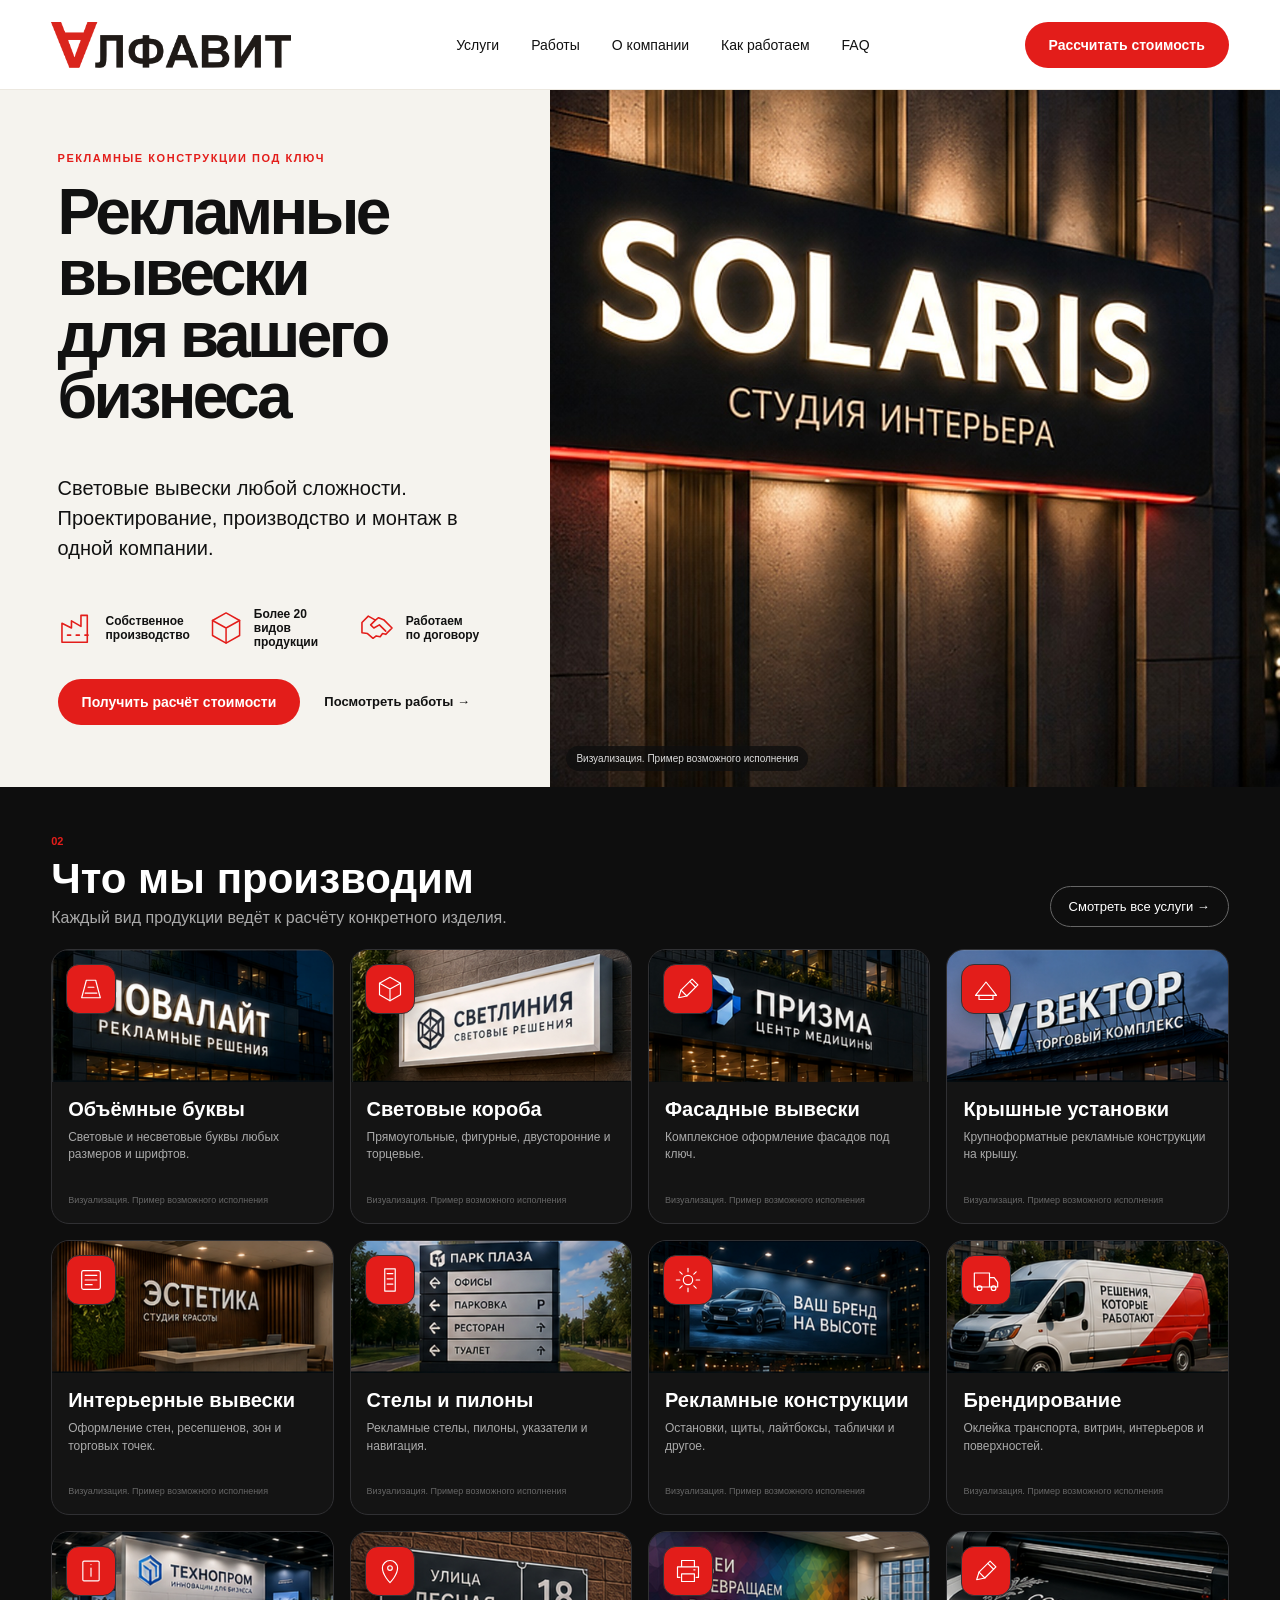
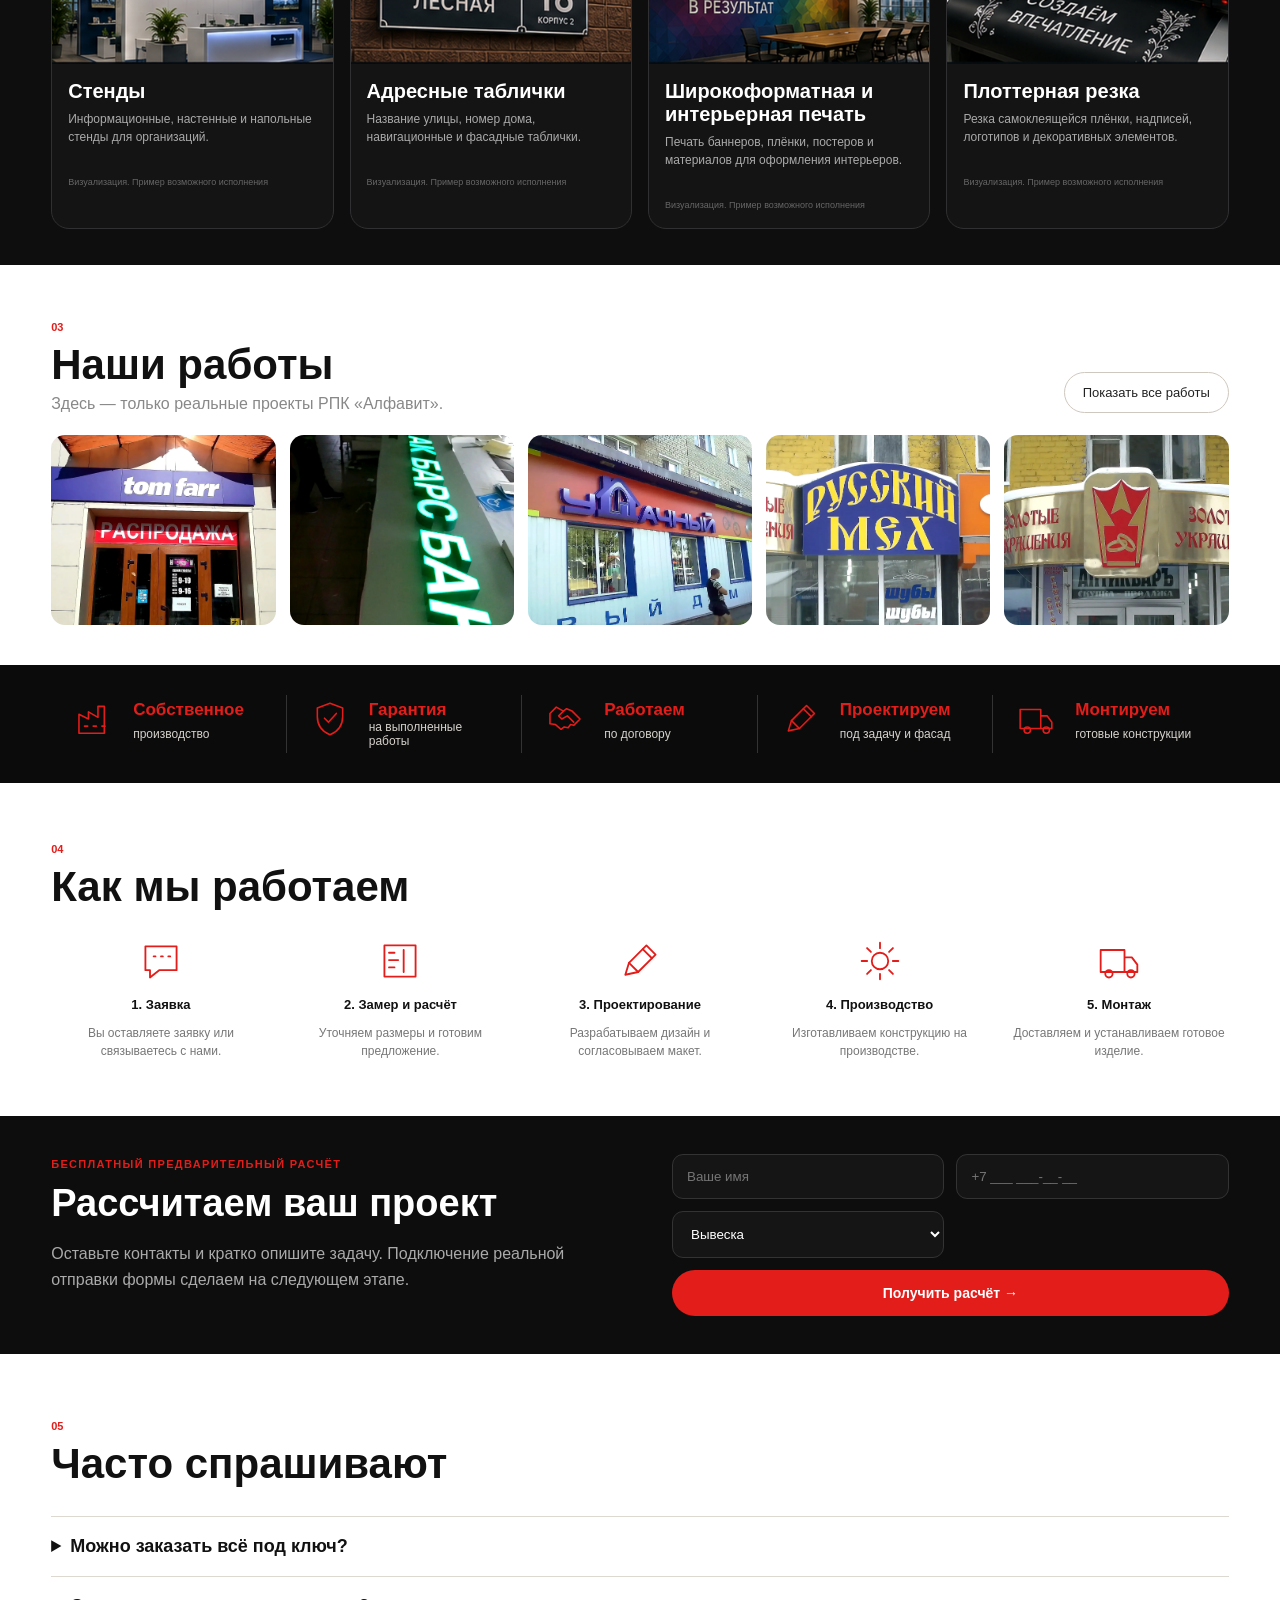
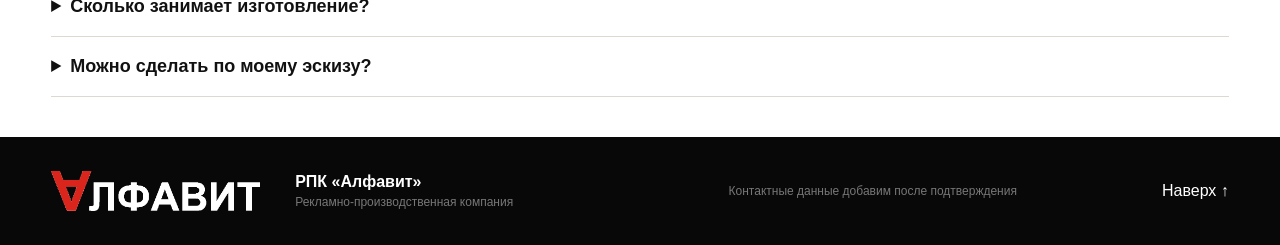
==== index.html @ d2a2a898 "Add files via upload" ====
<!doctype html>
<html lang="ru">
<head>
<!-- BUILD: ALFAVIT-FINAL-CLEAN-SVG-20260819 -->

<meta charset="utf-8">
<meta name="viewport" content="width=device-width,initial-scale=1">
<title>РПК «Алфавит» — рекламные вывески и наружная реклама</title>
<meta name="description" content="РПК «Алфавит»: проектирование, производство и монтаж рекламных вывесок, объёмных букв, световых коробов и фасадных конструкций.">
<link rel="stylesheet" href="style.css">
</head>
<body>
<header class="topbar">
  <a href="#top" class="logo"><img src="logo-transparent.png" alt="АЛФАВИТ"></a>
  <nav>
    <a href="#services">Услуги</a>
    <a href="#works">Работы</a>
    <a href="#about">О компании</a>
    <a href="#steps">Как работаем</a>
    <a href="#faq">FAQ</a>
  </nav>
  <a href="#calc" class="header-cta">Рассчитать стоимость</a>
</header>

<main id="top">
<section class="hero">
  <div class="hero-copy">
    <span class="eyebrow">РЕКЛАМНЫЕ КОНСТРУКЦИИ ПОД КЛЮЧ</span>
    <h1>Рекламные<br>вывески<br>для вашего<br>бизнеса</h1>
    <p>Световые вывески любой сложности. Проектирование, производство и монтаж в одной компании.</p>
    <div class="hero-benefits">
      <div><i><svg viewBox="0 0 48 48"><path d="M5 42V18l12 6v-9l12 7V8h8v34H5Z"/><path d="M12 33h4m7 0h4m7 0h4"/></svg></i><span>Собственное<br>производство</span></div>
      <div><i><svg viewBox="0 0 48 48"><path d="M24 4 42 14v20L24 44 6 34V14L24 4Z"/><path d="m6 14 18 10 18-10M24 24v20"/></svg></i><span>Более 20 видов<br>продукции</span></div>
      <div><i><svg viewBox="0 0 48 48"><path d="m5 17 8-8 9 5 4-3 7 3 10 10-8 8-4-1-3 4-5-1-4 3-7-6-7-1V17Z"/><path d="m22 14-6 6 4 4 7-4 8 8"/></svg></i><span>Работаем<br>по договору</span></div>
    </div>
    <div class="hero-actions">
      <a class="primary" href="#calc">Получить расчёт стоимости</a>
      <a class="text-link" href="#works">Посмотреть работы →</a>
    </div>
  </div>
  <div class="hero-image">
    <img src="hero-solaris.jpg" alt="Визуализация фасадной вывески SOLARIS">
    <span>Визуализация. Пример возможного исполнения</span>
  </div>
</section>

<section class="services" id="services">
  <div class="section-head dark-head">
    <div><small>02</small><h2>Что мы производим</h2><p>Каждый вид продукции ведёт к расчёту конкретного изделия.</p></div>
    <a href="#calc" class="ghost">Смотреть все услуги →</a>
  </div>
  <div class="service-grid">
    <article class="service-card">
      <img src="service-letters.jpg?v=20260819-finalclean" alt="Объёмные буквы — визуализация" loading="lazy">
      <div class="service-icon"><svg viewBox="0 0 48 48"><path d="M8 39h32L32 9H16L8 39Z"/><path d="M14 31h20M19 21h10"/></svg></div>
      
      <div class="service-body">
        <h3>Объёмные буквы</h3>
        <p>Световые и несветовые буквы любых размеров и шрифтов.</p>
        <span>Визуализация. Пример возможного исполнения</span>
      </div>
    </article>
    <article class="service-card">
      <img src="service-lightbox.jpg?v=20260819-finalclean" alt="Световые короба — визуализация" loading="lazy">
      <div class="service-icon"><svg viewBox="0 0 48 48"><path d="M24 4 42 14v20L24 44 6 34V14L24 4Z"/><path d="m6 14 18 10 18-10M24 24v20"/></svg></div>
      
      <div class="service-body">
        <h3>Световые короба</h3>
        <p>Прямоугольные, фигурные, двусторонние и торцевые.</p>
        <span>Визуализация. Пример возможного исполнения</span>
      </div>
    </article>
    <article class="service-card">
      <img src="service-facade.jpg?v=20260819-finalclean" alt="Фасадные вывески — визуализация" loading="lazy">
      <div class="service-icon"><svg viewBox="0 0 48 48"><path d="m8 39 4-13L31 7l10 10-19 19-14 3Z"/><path d="m27 11 10 10M12 26l10 10"/></svg></div>
      
      <div class="service-body">
        <h3>Фасадные вывески</h3>
        <p>Комплексное оформление фасадов под ключ.</p>
        <span>Визуализация. Пример возможного исполнения</span>
      </div>
    </article>
    <article class="service-card">
      <img src="service-roof.jpg?v=20260819-finalclean" alt="Крышные установки — визуализация" loading="lazy">
      <div class="service-icon"><svg viewBox="0 0 48 48"><path d="M6 35h36L24 12 6 35Z"/><path d="M12 35v7h24v-7"/></svg></div>
      
      <div class="service-body">
        <h3>Крышные установки</h3>
        <p>Крупноформатные рекламные конструкции на крышу.</p>
        <span>Визуализация. Пример возможного исполнения</span>
      </div>
    </article>
    <article class="service-card">
      <img src="service-interior.jpg?v=20260819-finalclean" alt="Интерьерные вывески — визуализация" loading="lazy">
      <div class="service-icon"><svg viewBox="0 0 48 48"><rect x="8" y="8" width="32" height="32" rx="3"/><path d="M14 16h20M14 24h20M14 32h12"/></svg></div>
      
      <div class="service-body">
        <h3>Интерьерные вывески</h3>
        <p>Оформление стен, ресепшенов, зон и торговых точек.</p>
        <span>Визуализация. Пример возможного исполнения</span>
      </div>
    </article>
    <article class="service-card">
      <img src="service-pylon.jpg?v=20260819-finalclean" alt="Стелы и пилоны — визуализация" loading="lazy">
      <div class="service-icon"><svg viewBox="0 0 48 48"><path d="M15 5h18v38H15z"/><path d="M19 13h10M19 22h10M19 31h10"/></svg></div>
      
      <div class="service-body">
        <h3>Стелы и пилоны</h3>
        <p>Рекламные стелы, пилоны, указатели и навигация.</p>
        <span>Визуализация. Пример возможного исполнения</span>
      </div>
    </article>
    <article class="service-card">
      <img src="service-structures.jpg?v=20260819-finalclean" alt="Рекламные конструкции — визуализация" loading="lazy">
      <div class="service-icon"><svg viewBox="0 0 48 48"><circle cx="24" cy="24" r="8"/><path d="M24 4v6m0 28v6M4 24h6m28 0h6M10 10l4 4m20 20 4 4m0-28-4 4M14 34l-4 4"/></svg></div>
      
      <div class="service-body">
        <h3>Рекламные конструкции</h3>
        <p>Остановки, щиты, лайтбоксы, таблички и другое.</p>
        <span>Визуализация. Пример возможного исполнения</span>
      </div>
    </article>
    <article class="service-card">
      <img src="service-branding.jpg?v=20260819-finalclean" alt="Брендирование — визуализация" loading="lazy">
      <div class="service-icon"><svg viewBox="0 0 48 48"><path d="M4 12h26v24H4zM30 20h8l6 8v8H30z"/><circle cx="13" cy="38" r="4"/><circle cx="37" cy="38" r="4"/></svg></div>
      
      <div class="service-body">
        <h3>Брендирование</h3>
        <p>Оклейка транспорта, витрин, интерьеров и поверхностей.</p>
        <span>Визуализация. Пример возможного исполнения</span>
      </div>
    </article>
    <article class="service-card">
      <img src="service-stands.jpg?v=20260819-finalclean" alt="Стенды — визуализация" loading="lazy">
      <div class="service-icon"><svg viewBox="0 0 48 48"><rect x="10" y="7" width="28" height="34" rx="2"/><path d="M24 19v14M24 13h.01"/></svg></div>
      
      <div class="service-body">
        <h3>Стенды</h3>
        <p>Информационные, настенные и напольные стенды для организаций.</p>
        <span>Визуализация. Пример возможного исполнения</span>
      </div>
    </article>
    <article class="service-card">
      <img src="service-address.jpg?v=20260819-finalclean" alt="Адресные таблички — визуализация" loading="lazy">
      <div class="service-icon"><svg viewBox="0 0 48 48"><path d="M24 44s13-13 13-25a13 13 0 1 0-26 0c0 12 13 25 13 25Z"/><circle cx="24" cy="19" r="4"/></svg></div>
      
      <div class="service-body">
        <h3>Адресные таблички</h3>
        <p>Название улицы, номер дома, навигационные и фасадные таблички.</p>
        <span>Визуализация. Пример возможного исполнения</span>
      </div>
    </article>
    <article class="service-card">
      <img src="service-print.jpg?v=20260819-finalclean" alt="Широкоформатная и интерьерная печать — визуализация" loading="lazy">
      <div class="service-icon"><svg viewBox="0 0 48 48"><path d="M13 16V6h22v10M10 35H6V17h36v18h-4"/><rect x="13" y="29" width="22" height="13"/><path d="M34 22h2"/></svg></div>
      
      <div class="service-body">
        <h3>Широкоформатная и интерьерная печать</h3>
        <p>Печать баннеров, плёнки, постеров и материалов для оформления интерьеров.</p>
        <span>Визуализация. Пример возможного исполнения</span>
      </div>
    </article>
    <article class="service-card">
      <img src="service-plotter.jpg?v=20260819-finalclean" alt="Плоттерная резка — визуализация" loading="lazy">
      <div class="service-icon"><svg viewBox="0 0 48 48"><path d="m8 39 4-13L31 7l10 10-19 19-14 3Z"/><path d="m27 11 10 10M12 26l10 10"/></svg></div>
      
      <div class="service-body">
        <h3>Плоттерная резка</h3>
        <p>Резка самоклеящейся плёнки, надписей, логотипов и декоративных элементов.</p>
        <span>Визуализация. Пример возможного исполнения</span>
      </div>
    </article>
  </div>
</section>

<section class="works" id="works">
  <div class="section-head">
    <div><small>03</small><h2>Наши работы</h2><p>Здесь — только реальные проекты РПК «Алфавит».</p></div>
    <button id="showAllWorks" class="outline">Показать все работы</button>
  </div>
  <div class="works-row">
    <figure class="work-card">
      <img src="work-01.webp" alt="Реальная работа РПК Алфавит">
    </figure>
    <figure class="work-card">
      <img src="work-02.webp" alt="Реальная работа РПК Алфавит">
    </figure>
    <figure class="work-card">
      <img src="work-03.webp" alt="Реальная работа РПК Алфавит">
    </figure>
    <figure class="work-card">
      <img src="work-04.webp" alt="Реальная работа РПК Алфавит">
    </figure>
    <figure class="work-card">
      <img src="work-05.webp" alt="Реальная работа РПК Алфавит">
    </figure></div>
  <div class="works-more" id="worksMore">
    <figure class="work-card"><img src="work-06.webp" alt="Реальная работа РПК Алфавит"></figure><figure class="work-card"><img src="work-07.webp" alt="Реальная работа РПК Алфавит"></figure><figure class="work-card"><img src="work-08.webp" alt="Реальная работа РПК Алфавит"></figure><figure class="work-card"><img src="work-09.webp" alt="Реальная работа РПК Алфавит"></figure><figure class="work-card"><img src="work-10.webp" alt="Реальная работа РПК Алфавит"></figure><figure class="work-card"><img src="work-11.webp" alt="Реальная работа РПК Алфавит"></figure><figure class="work-card"><img src="work-12.webp" alt="Реальная работа РПК Алфавит"></figure><figure class="work-card"><img src="work-13.webp" alt="Реальная работа РПК Алфавит"></figure><figure class="work-card"><img src="work-14.webp" alt="Реальная работа РПК Алфавит"></figure><figure class="work-card"><img src="work-15.webp" alt="Реальная работа РПК Алфавит"></figure><figure class="work-card"><img src="work-16.webp" alt="Реальная работа РПК Алфавит"></figure><figure class="work-card"><img src="work-17.webp" alt="Реальная работа РПК Алфавит"></figure><figure class="work-card"><img src="work-18.webp" alt="Реальная работа РПК Алфавит"></figure><figure class="work-card"><img src="work-19.webp" alt="Реальная работа РПК Алфавит"></figure><figure class="work-card"><img src="work-20.webp" alt="Реальная работа РПК Алфавит"></figure>
  </div>
</section>

<section class="stats" id="about">
  <div><i><svg viewBox="0 0 48 48"><path d="M5 42V18l12 6v-9l12 7V8h8v34H5Z"/><path d="M12 33h4m7 0h4m7 0h4"/></svg></i><b>Собственное</b><span>производство</span></div>
  <div><i><svg viewBox="0 0 48 48"><path d="M24 4 40 10v11c0 11-7 19-16 23C15 40 8 32 8 21V10l16-6Z"/><path d="m17 23 5 5 10-11"/></svg></i><b>Гарантия</b><span>на выполненные работы</span></div>
  <div><i><svg viewBox="0 0 48 48"><path d="m5 17 8-8 9 5 4-3 7 3 10 10-8 8-4-1-3 4-5-1-4 3-7-6-7-1V17Z"/><path d="m22 14-6 6 4 4 7-4 8 8"/></svg></i><b>Работаем</b><span>по договору</span></div>
  <div><i><svg viewBox="0 0 48 48"><path d="m8 39 4-13L31 7l10 10-19 19-14 3Z"/><path d="m27 11 10 10M12 26l10 10"/></svg></i><b>Проектируем</b><span>под задачу и фасад</span></div>
  <div><i><svg viewBox="0 0 48 48"><path d="M4 12h26v24H4zM30 20h8l6 8v8H30z"/><circle cx="13" cy="38" r="4"/><circle cx="37" cy="38" r="4"/></svg></i><b>Монтируем</b><span>готовые конструкции</span></div>
</section>

<section class="steps" id="steps">
  <div class="section-head">
    <div><small>04</small><h2>Как мы работаем</h2></div>
  </div>
  <div class="step-grid">
    <article><i><svg viewBox="0 0 48 48"><path d="M7 8h34v26H22l-10 8v-8H7V8Z"/><path d="M16 19h2m6 0h2m6 0h2"/></svg></i><b>1. Заявка</b><p>Вы оставляете заявку или связываетесь с нами.</p></article>
    <article><i><svg viewBox="0 0 48 48"><path d="M7 7h34v34H7z"/><path d="M12 15h6m-6 8h10m-10 8h6M28 12v24"/></svg></i><b>2. Замер и расчёт</b><p>Уточняем размеры и готовим предложение.</p></article>
    <article><i><svg viewBox="0 0 48 48"><path d="m8 39 4-13L31 7l10 10-19 19-14 3Z"/><path d="m27 11 10 10M12 26l10 10"/></svg></i><b>3. Проектирование</b><p>Разрабатываем дизайн и согласовываем макет.</p></article>
    <article><i><svg viewBox="0 0 48 48"><path d="M24 15a9 9 0 1 0 0 18 9 9 0 0 0 0-18Z"/><path d="M24 4v6m0 28v6M4 24h6m28 0h6M9.9 9.9l4.2 4.2m19.8 19.8 4.2 4.2m0-28.2-4.2 4.2M14.1 33.9l-4.2 4.2"/></svg></i><b>4. Производство</b><p>Изготавливаем конструкцию на производстве.</p></article>
    <article><i><svg viewBox="0 0 48 48"><path d="M4 12h26v24H4zM30 20h8l6 8v8H30z"/><circle cx="13" cy="38" r="4"/><circle cx="37" cy="38" r="4"/></svg></i><b>5. Монтаж</b><p>Доставляем и устанавливаем готовое изделие.</p></article>
  </div>
</section>

<section class="calc" id="calc">
  <div>
    <span>БЕСПЛАТНЫЙ ПРЕДВАРИТЕЛЬНЫЙ РАСЧЁТ</span>
    <h2>Рассчитаем ваш проект</h2>
    <p>Оставьте контакты и кратко опишите задачу. Подключение реальной отправки формы сделаем на следующем этапе.</p>
  </div>
  <form onsubmit="return false">
    <input type="text" placeholder="Ваше имя">
    <input type="tel" placeholder="+7 ___ ___-__-__">
    <select><option>Вывеска</option><option>Объёмные буквы</option><option>Световой короб</option><option>Фасад</option><option>Другое</option></select>
    <button class="primary" type="submit">Получить расчёт →</button>
  </form>
</section>

<section class="faq" id="faq">
  <div class="section-head"><div><small>05</small><h2>Часто спрашивают</h2></div></div>
  <details><summary>Можно заказать всё под ключ?</summary><p>Да. В проект можно включить замер, макет, изготовление, доставку и монтаж.</p></details>
  <details><summary>Сколько занимает изготовление?</summary><p>Срок зависит от конструкции, материалов и размеров. Точный срок определяется после согласования проекта.</p></details>
  <details><summary>Можно сделать по моему эскизу?</summary><p>Да. Используем ваш макет или подготовим решение с нуля.</p></details>
</section>
</main>

<footer>
  <img src="logo-white.png" alt="АЛФАВИТ">
  <div><b>РПК «Алфавит»</b><span>Рекламно-производственная компания</span></div>
  <div><span>Контактные данные добавим после подтверждения</span></div>
  <a href="#top">Наверх ↑</a>
</footer>
<script src="main.js"></script>
</body>
</html>
---- style.css ----
:root{--red:#e31d1a;--black:#0b0b0b;--paper:#f5f3ee;--line:#ddd8d0;--muted:#7b7770}
*{box-sizing:border-box}html{scroll-behavior:smooth}body{margin:0;font-family:Arial,Helvetica,sans-serif;color:#111;background:#fff}a{text-decoration:none;color:inherit}img{display:block;max-width:100%}svg{width:100%;height:100%;fill:none;stroke:currentColor;stroke-width:2;stroke-linecap:round;stroke-linejoin:round}
.topbar{position:sticky;top:0;z-index:50;height:90px;display:grid;grid-template-columns:250px 1fr auto;align-items:center;gap:30px;padding:0 4vw;background:#fff;border-bottom:1px solid #ece8e0}.logo img{height:46px;width:auto}.topbar nav{display:flex;justify-content:center;gap:32px;font-size:14px}.topbar nav a:hover{color:var(--red)}.header-cta,.primary{background:var(--red);color:#fff;padding:15px 24px;border-radius:999px;font-size:14px;font-weight:700;border:0}
.hero{display:grid;grid-template-columns:.86fr 1.14fr;min-height:660px}.hero-copy{padding:62px 4.5vw;background:var(--paper);display:flex;flex-direction:column;justify-content:center}.eyebrow{color:var(--red);font-size:11px;letter-spacing:.14em;font-weight:700}.hero h1{font-size:clamp(52px,5vw,78px);line-height:.96;letter-spacing:-.055em;margin:18px 0 25px}.hero-copy>p{font-size:20px;line-height:1.5;max-width:570px}.hero-benefits{display:grid;grid-template-columns:repeat(3,1fr);gap:15px;margin:24px 0 30px}.hero-benefits div{display:flex;align-items:center;gap:10px}.hero-benefits i{width:38px;height:38px;color:var(--red)}.hero-benefits span{font-size:12px;font-weight:700}.hero-actions{display:flex;align-items:center;gap:24px}.text-link{font-weight:700;font-size:13px}.hero-image{position:relative;background:#111;overflow:hidden}.hero-image img{width:100%;height:100%;object-fit:cover}.hero-image>span{position:absolute;left:16px;bottom:16px;background:rgba(15,15,15,.78);color:#ddd;padding:7px 10px;border-radius:999px;font-size:10px}
.services{padding:22px 4vw 36px;background:#0e0e0e;color:#fff}.section-head{display:flex;justify-content:space-between;align-items:end;gap:25px;padding:22px 0}.section-head small{color:var(--red);font-weight:700;font-size:11px}.section-head h2{font-size:42px;margin:6px 0}.section-head p{margin:0;color:#817d76}.dark-head p{color:#aaa}.ghost,.outline{border:1px solid #666;border-radius:999px;padding:12px 18px;background:transparent;color:inherit;font-size:13px}
.service-grid{display:grid;grid-template-columns:repeat(4,1fr);gap:14px}.service-card{position:relative;border:1px solid #2c2c2c;border-radius:18px;overflow:hidden;background:#141414}.service-card>img{width:100%;height:220px;object-fit:cover}.service-icon{position:absolute;left:14px;top:14px;width:52px;height:52px;color:var(--red);background:rgba(15,15,15,.84);padding:10px;border-radius:12px;border:1px solid #353535}.service-body{padding:14px}.service-body h3{font-size:18px;margin:0 0 7px}.service-body p{font-size:12px;color:#b4b0aa;line-height:1.45;min-height:52px}.service-body span{font-size:9px;color:#666}
.works{padding:30px 4vw 40px;background:#fff}.works .section-head p{color:#888}.works-row{display:grid;grid-template-columns:repeat(5,1fr);gap:14px}.work-card{margin:0;border-radius:14px;overflow:hidden;background:#eee}.work-card img{width:100%;height:190px;object-fit:cover}.works-more{display:none;grid-template-columns:repeat(5,1fr);gap:14px;margin-top:14px}.works-more.show{display:grid}.outline{color:#222;border-color:#cfc8be;cursor:pointer}
.stats{display:grid;grid-template-columns:repeat(5,1fr);padding:30px 4vw;background:#0b0b0b;color:#fff}.stats div{display:grid;grid-template-columns:46px 1fr;grid-template-rows:auto auto;column-gap:12px;padding:5px 24px;border-right:1px solid #333}.stats div:last-child{border-right:0}.stats i{grid-row:1/3;width:38px;height:38px;color:var(--red)}.stats b{color:var(--red);font-size:17px}.stats span{font-size:12px;color:#d6d2cc}
.steps{padding:34px 4vw 44px}.step-grid{display:grid;grid-template-columns:repeat(5,1fr);gap:20px}.step-grid article{text-align:center}.step-grid i{display:block;width:44px;height:44px;color:var(--red);margin:0 auto 12px}.step-grid b{font-size:13px}.step-grid p{font-size:12px;color:#777;line-height:1.45}
.calc{display:grid;grid-template-columns:1fr 1fr;gap:5vw;padding:38px 4vw;background:#0d0d0d;color:#fff}.calc span{color:var(--red);font-size:11px;letter-spacing:.12em;font-weight:700}.calc h2{font-size:38px;margin:10px 0}.calc p{color:#aaa;line-height:1.6}.calc form{display:grid;grid-template-columns:1fr 1fr;gap:12px;align-content:center}.calc input,.calc select{padding:14px;border-radius:11px;border:1px solid #333;background:#151515;color:#fff}.calc button{grid-column:1/-1}
.faq{padding:40px 4vw}.faq details{border-top:1px solid var(--line);padding:19px 0}.faq details:last-child{border-bottom:1px solid var(--line)}.faq summary{font-size:18px;font-weight:700;cursor:pointer}.faq p{color:#777;line-height:1.6}
footer{display:grid;grid-template-columns:220px 1fr 1fr auto;gap:24px;align-items:center;padding:34px 4vw;background:#080808;color:#fff}footer img{height:40px;width:auto}footer div{display:flex;flex-direction:column;gap:4px}footer span{font-size:12px;color:#777}
@media(max-width:1000px){.topbar{grid-template-columns:1fr auto}.topbar nav{display:none}.hero{grid-template-columns:1fr}.hero-image{min-height:520px}.service-grid{grid-template-columns:repeat(2,1fr)}.works-row,.works-more{grid-template-columns:repeat(3,1fr)}.stats{grid-template-columns:1fr 1fr}.stats div{border-right:0;border-bottom:1px solid #292929}.step-grid{grid-template-columns:1fr 1fr}.calc{grid-template-columns:1fr}footer{grid-template-columns:1fr 1fr}}
@media(max-width:600px){.topbar{height:74px}.logo img{height:36px}.header-cta{padding:11px 14px}.hero-copy{padding:55px 5vw}.hero h1{font-size:46px}.hero-benefits{grid-template-columns:1fr}.hero-image{min-height:360px}.services,.works,.steps,.calc,.faq{padding-left:5vw;padding-right:5vw}.service-grid{grid-template-columns:1fr}.service-card>img{height:240px}.works-row,.works-more{grid-template-columns:1fr 1fr}.work-card img{height:170px}.stats{grid-template-columns:1fr}.step-grid{grid-template-columns:1fr}.calc form{grid-template-columns:1fr}.calc button{grid-column:auto}footer{grid-template-columns:1fr}}

/* 12-service unified grid — final */
.service-grid{
  display:grid !important;
  grid-template-columns:repeat(4,minmax(0,1fr)) !important;
  gap:16px !important;
}
.service-card{
  position:relative !important;
  overflow:hidden !important;
  border:1px solid #303033 !important;
  border-radius:18px !important;
  background:#141414 !important;
}
.service-card::before,.service-card::after{content:none !important;display:none !important}
.service-card>img{
  width:100% !important;
  height:230px !important;
  object-fit:cover !important;
  object-position:center !important;
  image-rendering:auto !important;
}
.service-card .service-icon{
  position:absolute !important;
  top:14px !important;
  left:14px !important;
  z-index:5 !important;
  width:52px !important;
  height:52px !important;
  padding:10px !important;
  border-radius:12px !important;
  background:rgba(14,14,15,.92) !important;
  border:1px solid #343438 !important;
  color:#e31d1a !important;
  overflow:hidden !important;
  box-shadow:none !important;
}
.service-card .service-icon svg{width:100%;height:100%}
.service-card .service-icon + .service-icon{display:none !important}
.service-card .service-body{padding:16px !important}
.service-card .service-body h3{margin:0 0 8px;font-size:20px;line-height:1.15}
.service-card .service-body p{margin:0 0 16px;color:#aaa;line-height:1.45;min-height:44px}
.service-card .service-body span{font-size:9px;color:#666}
#services{scroll-margin-top:105px}
@media(max-width:1050px){
  .service-grid{grid-template-columns:repeat(2,minmax(0,1fr)) !important}
}
@media(max-width:620px){
  .service-grid{grid-template-columns:1fr !important}
  .service-card>img{height:250px !important}
}

/* Final: no overlay icons on service-card images */
.service-icon,
.card-icon,
.service-card__icon,
.service-card .icon,
.service-card > .icon {
  display:none !important;
}

/* FINAL IMAGE FIT FIX */
.service-card{
  overflow:hidden !important;
}
.service-card > img{
  width:100% !important;
  height:auto !important;
  aspect-ratio:7 / 3 !important;
  object-fit:contain !important;
  object-position:center center !important;
  background:#101112 !important;
  display:block !important;
  image-rendering:auto !important;
}
@media(max-width:1050px){
  .service-card > img{
    aspect-ratio:7 / 3 !important;
  }
}
@media(max-width:620px){
  .service-card > img{
    aspect-ratio:7 / 3 !important;
  }
}

/* FINAL CLEAN SERVICE CARDS */
.service-card{
  position:relative !important;
  overflow:hidden !important;
}
.service-card > img{
  width:100% !important;
  height:auto !important;
  aspect-ratio:1400 / 660 !important;
  object-fit:cover !important;
  object-position:center !important;
  display:block !important;
}
.service-card .service-icon{
  position:absolute !important;
  top:14px !important;
  left:14px !important;
  z-index:8 !important;
  width:50px !important;
  height:50px !important;
  border-radius:13px !important;
  background:#e31d1a !important;
  display:flex !important;
  align-items:center !important;
  justify-content:center !important;
  padding:10px !important;
  box-sizing:border-box !important;
  box-shadow:0 8px 18px rgba(0,0,0,.22) !important;
}
.service-card .service-icon svg{
  width:100% !important;
  height:100% !important;
  fill:none !important;
  stroke:#fff !important;
  stroke-width:2 !important;
  stroke-linecap:round !important;
  stroke-linejoin:round !important;
}
#services{
  scroll-margin-top:110px !important;
}
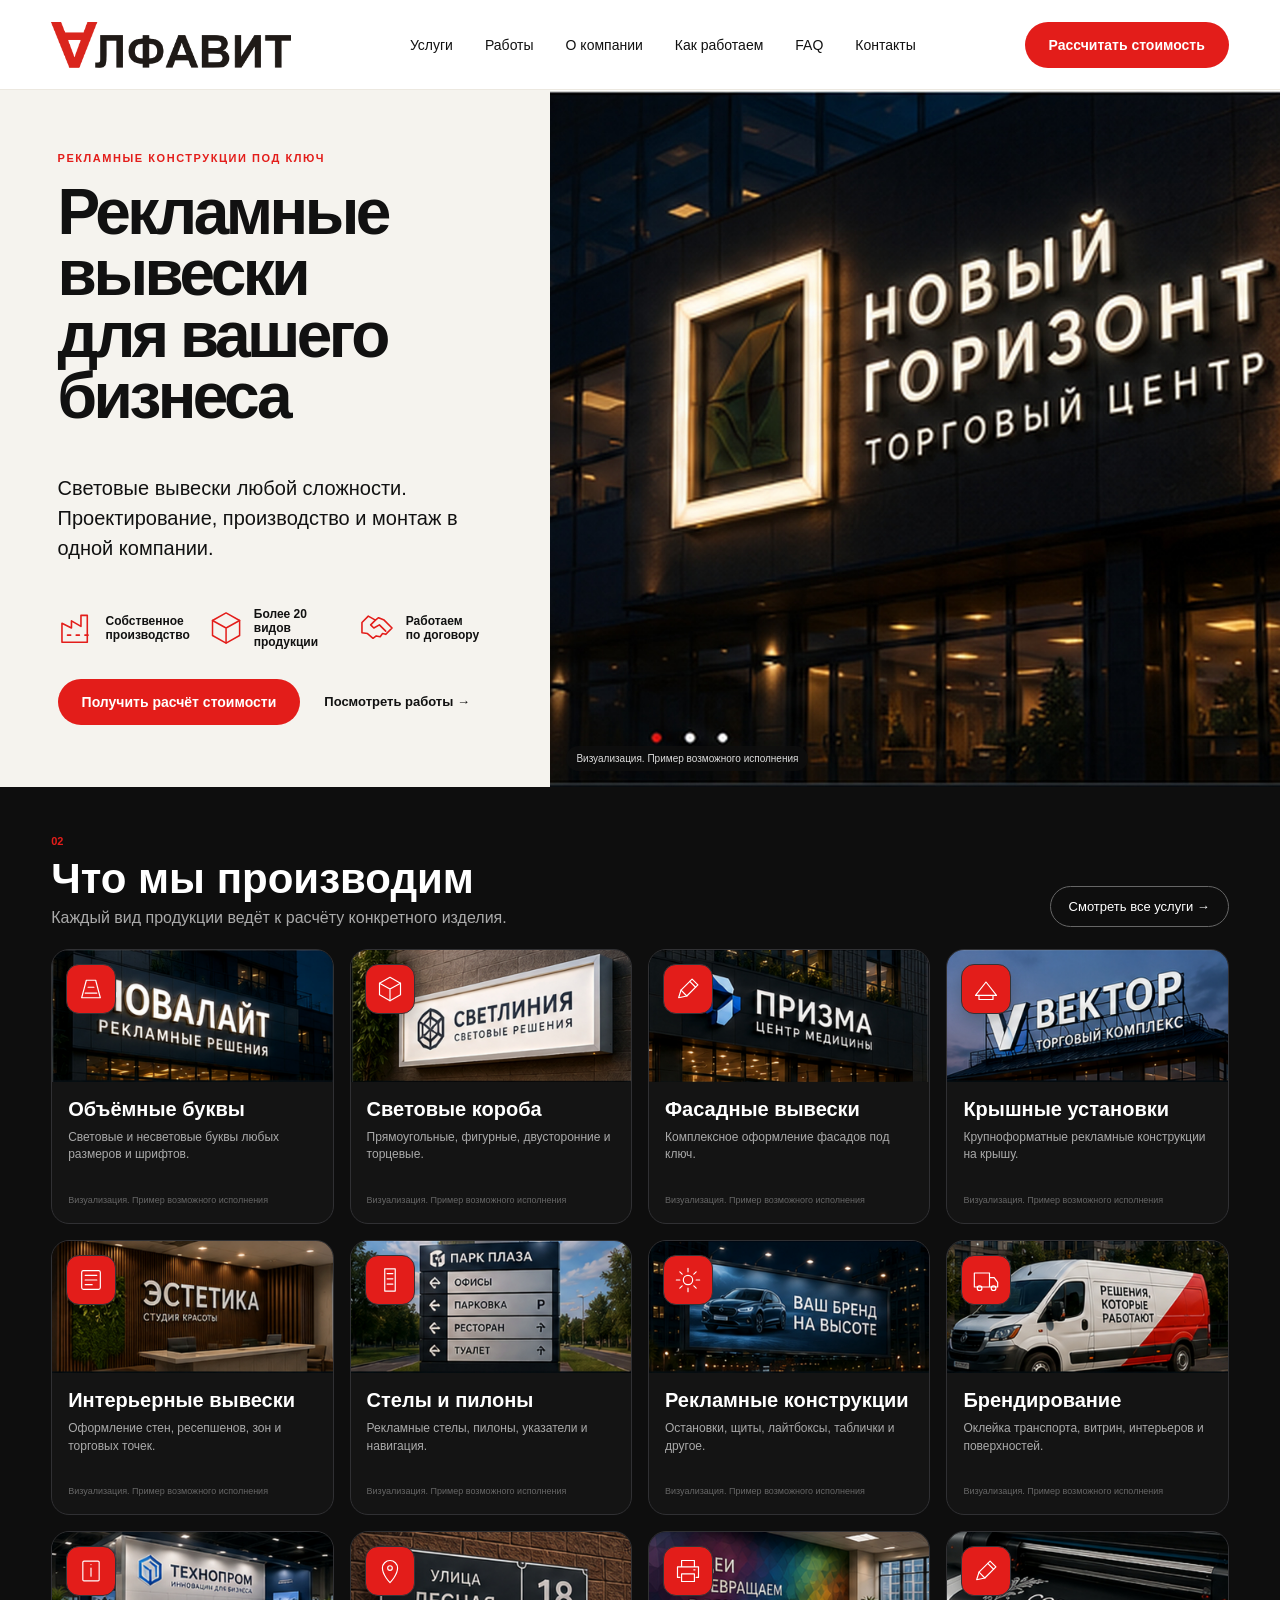
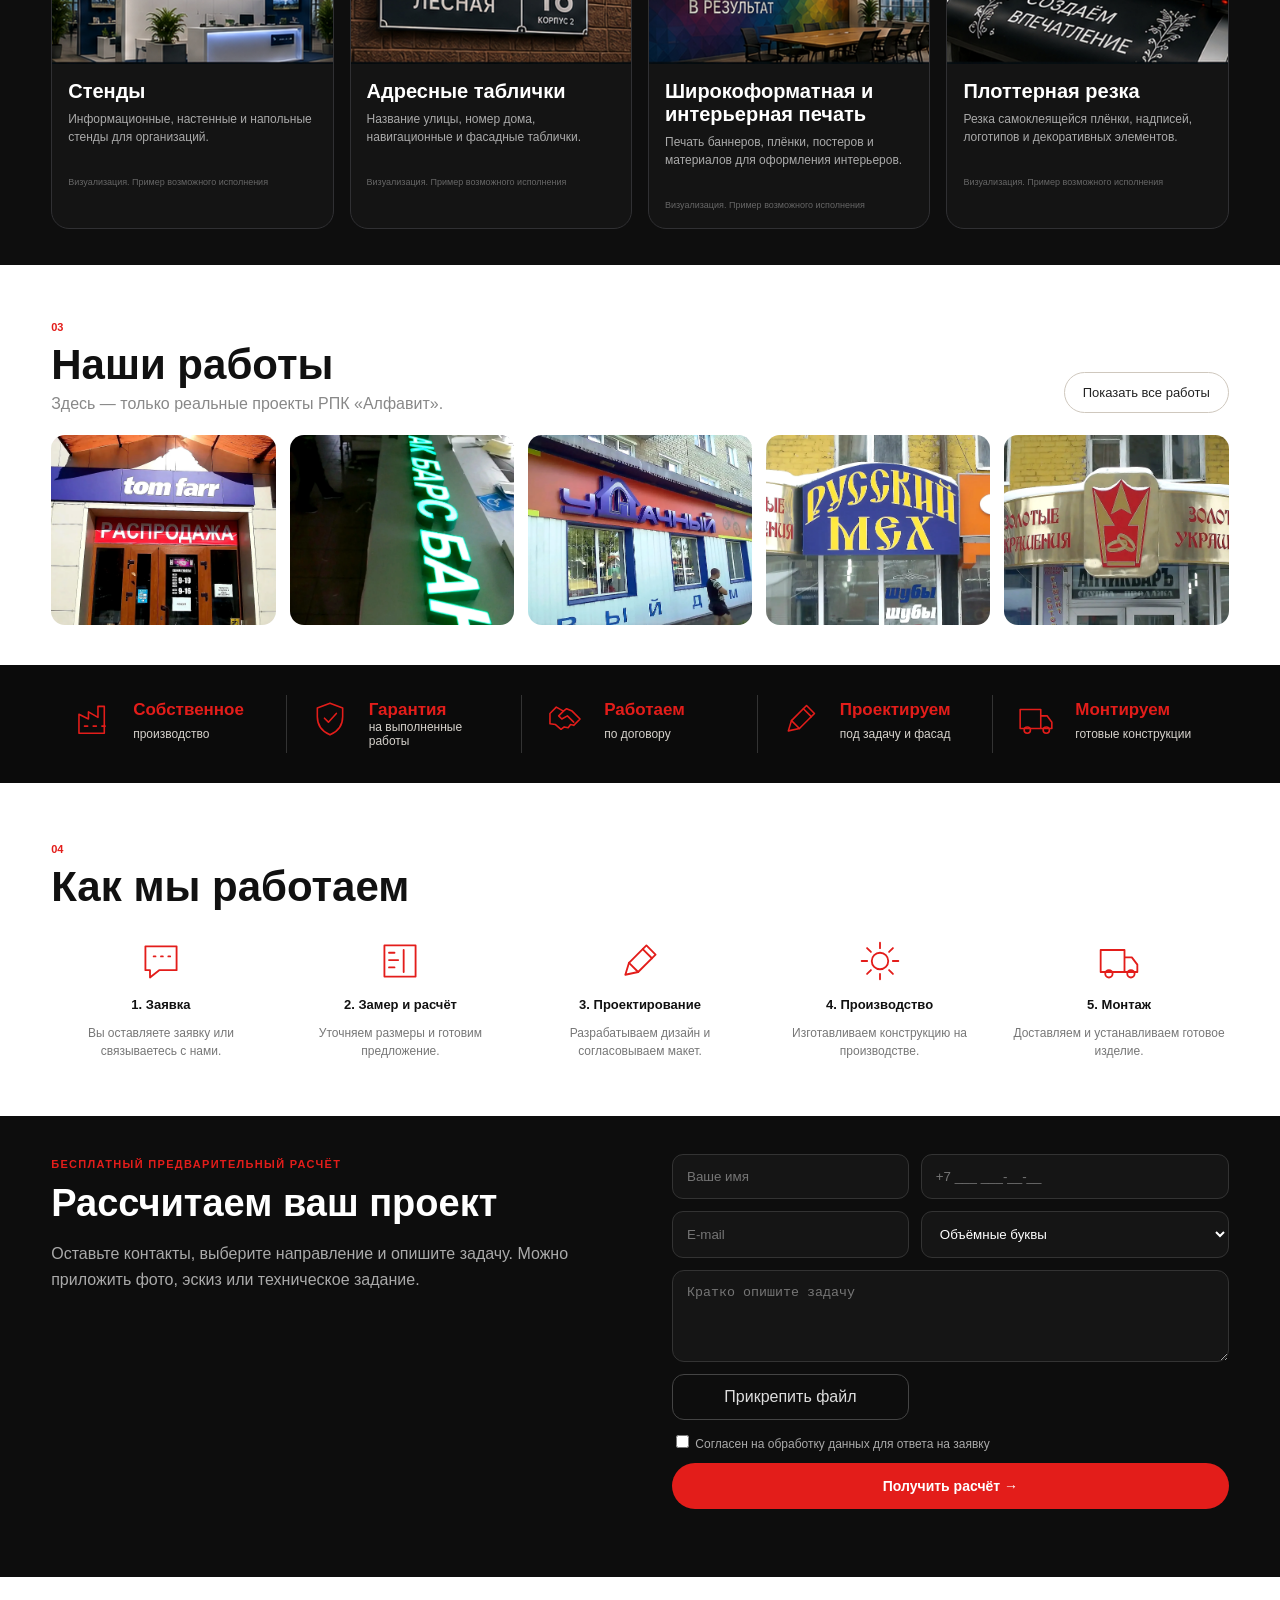
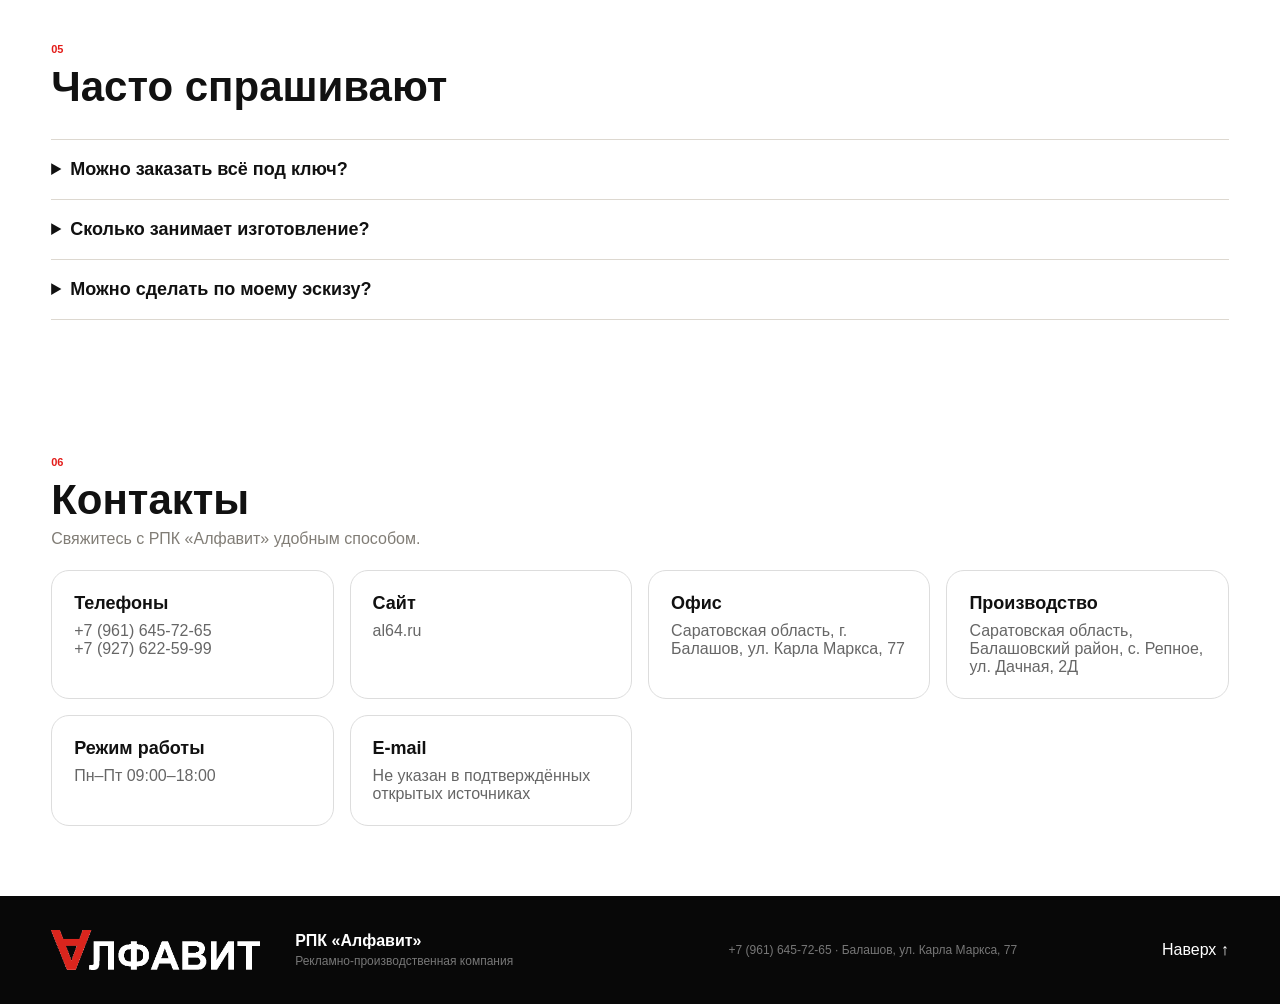
==== commit 72fc21e9: "Add files via upload" ====
--- a/index.html
+++ b/index.html
@@ -18,6 +18,7 @@
     <a href="#about">О компании</a>
     <a href="#steps">Как работаем</a>
     <a href="#faq">FAQ</a>
+    <a href="#contacts">Контакты</a>
   </nav>
   <a href="#calc" class="header-cta">Рассчитать стоимость</a>
 </header>
@@ -39,7 +40,7 @@
     </div>
   </div>
   <div class="hero-image">
-    <img src="hero-solaris.jpg" alt="Визуализация фасадной вывески SOLARIS">
+    <img src="hero-novyi-gorizont.jpg" alt="Визуализация фасадной вывески SOLARIS">
     <span>Визуализация. Пример возможного исполнения</span>
   </div>
 </section>
@@ -50,7 +51,7 @@
     <a href="#calc" class="ghost">Смотреть все услуги →</a>
   </div>
   <div class="service-grid">
-    <article class="service-card">
+    <article class="service-card" tabindex="0" role="button" data-service="Объёмные буквы">
       <img src="service-letters.jpg?v=20260819-finalclean" alt="Объёмные буквы — визуализация" loading="lazy">
       <div class="service-icon"><svg viewBox="0 0 48 48"><path d="M8 39h32L32 9H16L8 39Z"/><path d="M14 31h20M19 21h10"/></svg></div>
       
@@ -60,7 +61,7 @@
         <span>Визуализация. Пример возможного исполнения</span>
       </div>
     </article>
-    <article class="service-card">
+    <article class="service-card" tabindex="0" role="button" data-service="Световые короба">
       <img src="service-lightbox.jpg?v=20260819-finalclean" alt="Световые короба — визуализация" loading="lazy">
       <div class="service-icon"><svg viewBox="0 0 48 48"><path d="M24 4 42 14v20L24 44 6 34V14L24 4Z"/><path d="m6 14 18 10 18-10M24 24v20"/></svg></div>
       
@@ -70,7 +71,7 @@
         <span>Визуализация. Пример возможного исполнения</span>
       </div>
     </article>
-    <article class="service-card">
+    <article class="service-card" tabindex="0" role="button" data-service="Фасадные вывески">
       <img src="service-facade.jpg?v=20260819-finalclean" alt="Фасадные вывески — визуализация" loading="lazy">
       <div class="service-icon"><svg viewBox="0 0 48 48"><path d="m8 39 4-13L31 7l10 10-19 19-14 3Z"/><path d="m27 11 10 10M12 26l10 10"/></svg></div>
       
@@ -80,7 +81,7 @@
         <span>Визуализация. Пример возможного исполнения</span>
       </div>
     </article>
-    <article class="service-card">
+    <article class="service-card" tabindex="0" role="button" data-service="Крышные установки">
       <img src="service-roof.jpg?v=20260819-finalclean" alt="Крышные установки — визуализация" loading="lazy">
       <div class="service-icon"><svg viewBox="0 0 48 48"><path d="M6 35h36L24 12 6 35Z"/><path d="M12 35v7h24v-7"/></svg></div>
       
@@ -90,7 +91,7 @@
         <span>Визуализация. Пример возможного исполнения</span>
       </div>
     </article>
-    <article class="service-card">
+    <article class="service-card" tabindex="0" role="button" data-service="Интерьерные вывески">
       <img src="service-interior.jpg?v=20260819-finalclean" alt="Интерьерные вывески — визуализация" loading="lazy">
       <div class="service-icon"><svg viewBox="0 0 48 48"><rect x="8" y="8" width="32" height="32" rx="3"/><path d="M14 16h20M14 24h20M14 32h12"/></svg></div>
       
@@ -100,7 +101,7 @@
         <span>Визуализация. Пример возможного исполнения</span>
       </div>
     </article>
-    <article class="service-card">
+    <article class="service-card" tabindex="0" role="button" data-service="Стелы и пилоны">
       <img src="service-pylon.jpg?v=20260819-finalclean" alt="Стелы и пилоны — визуализация" loading="lazy">
       <div class="service-icon"><svg viewBox="0 0 48 48"><path d="M15 5h18v38H15z"/><path d="M19 13h10M19 22h10M19 31h10"/></svg></div>
       
@@ -110,7 +111,7 @@
         <span>Визуализация. Пример возможного исполнения</span>
       </div>
     </article>
-    <article class="service-card">
+    <article class="service-card" tabindex="0" role="button" data-service="Рекламные конструкции">
       <img src="service-structures.jpg?v=20260819-finalclean" alt="Рекламные конструкции — визуализация" loading="lazy">
       <div class="service-icon"><svg viewBox="0 0 48 48"><circle cx="24" cy="24" r="8"/><path d="M24 4v6m0 28v6M4 24h6m28 0h6M10 10l4 4m20 20 4 4m0-28-4 4M14 34l-4 4"/></svg></div>
       
@@ -120,7 +121,7 @@
         <span>Визуализация. Пример возможного исполнения</span>
       </div>
     </article>
-    <article class="service-card">
+    <article class="service-card" tabindex="0" role="button" data-service="Брендирование">
       <img src="service-branding.jpg?v=20260819-finalclean" alt="Брендирование — визуализация" loading="lazy">
       <div class="service-icon"><svg viewBox="0 0 48 48"><path d="M4 12h26v24H4zM30 20h8l6 8v8H30z"/><circle cx="13" cy="38" r="4"/><circle cx="37" cy="38" r="4"/></svg></div>
       
@@ -130,7 +131,7 @@
         <span>Визуализация. Пример возможного исполнения</span>
       </div>
     </article>
-    <article class="service-card">
+    <article class="service-card" tabindex="0" role="button" data-service="Стенды">
       <img src="service-stands.jpg?v=20260819-finalclean" alt="Стенды — визуализация" loading="lazy">
       <div class="service-icon"><svg viewBox="0 0 48 48"><rect x="10" y="7" width="28" height="34" rx="2"/><path d="M24 19v14M24 13h.01"/></svg></div>
       
@@ -140,7 +141,7 @@
         <span>Визуализация. Пример возможного исполнения</span>
       </div>
     </article>
-    <article class="service-card">
+    <article class="service-card" tabindex="0" role="button" data-service="Адресные таблички">
       <img src="service-address.jpg?v=20260819-finalclean" alt="Адресные таблички — визуализация" loading="lazy">
       <div class="service-icon"><svg viewBox="0 0 48 48"><path d="M24 44s13-13 13-25a13 13 0 1 0-26 0c0 12 13 25 13 25Z"/><circle cx="24" cy="19" r="4"/></svg></div>
       
@@ -150,7 +151,7 @@
         <span>Визуализация. Пример возможного исполнения</span>
       </div>
     </article>
-    <article class="service-card">
+    <article class="service-card" tabindex="0" role="button" data-service="Широкоформатная и интерьерная печать">
       <img src="service-print.jpg?v=20260819-finalclean" alt="Широкоформатная и интерьерная печать — визуализация" loading="lazy">
       <div class="service-icon"><svg viewBox="0 0 48 48"><path d="M13 16V6h22v10M10 35H6V17h36v18h-4"/><rect x="13" y="29" width="22" height="13"/><path d="M34 22h2"/></svg></div>
       
@@ -160,7 +161,7 @@
         <span>Визуализация. Пример возможного исполнения</span>
       </div>
     </article>
-    <article class="service-card">
+    <article class="service-card" tabindex="0" role="button" data-service="Плоттерная резка">
       <img src="service-plotter.jpg?v=20260819-finalclean" alt="Плоттерная резка — визуализация" loading="lazy">
       <div class="service-icon"><svg viewBox="0 0 48 48"><path d="m8 39 4-13L31 7l10 10-19 19-14 3Z"/><path d="m27 11 10 10M12 26l10 10"/></svg></div>
       
@@ -224,13 +225,18 @@
   <div>
     <span>БЕСПЛАТНЫЙ ПРЕДВАРИТЕЛЬНЫЙ РАСЧЁТ</span>
     <h2>Рассчитаем ваш проект</h2>
-    <p>Оставьте контакты и кратко опишите задачу. Подключение реальной отправки формы сделаем на следующем этапе.</p>
-  </div>
-  <form onsubmit="return false">
-    <input type="text" placeholder="Ваше имя">
-    <input type="tel" placeholder="+7 ___ ___-__-__">
-    <select><option>Вывеска</option><option>Объёмные буквы</option><option>Световой короб</option><option>Фасад</option><option>Другое</option></select>
+    <p>Оставьте контакты, выберите направление и опишите задачу. Можно приложить фото, эскиз или техническое задание.</p>
+  </div>
+  <form id="leadForm" enctype="multipart/form-data">
+    <input name="name" type="text" placeholder="Ваше имя" required>
+    <input name="phone" type="tel" placeholder="+7 ___ ___-__-__" required>
+    <input name="email" type="email" placeholder="E-mail">
+    <select name="service" id="serviceSelect"><option>Объёмные буквы</option><option>Световые короба</option><option>Фасадные вывески</option><option>Крышные установки</option><option>Интерьерные вывески</option><option>Стелы и пилоны</option><option>Рекламные конструкции</option><option>Брендирование</option><option>Стенды</option><option>Адресные таблички</option><option>Широкоформатная и интерьерная печать</option><option>Плоттерная резка</option></select>
+    <textarea name="message" placeholder="Кратко опишите задачу"></textarea>
+    <label class="file-label">Прикрепить файл<input name="attachment" type="file" accept="image/*,.pdf,.doc,.docx"></label>
+    <label class="consent"><input type="checkbox" required> Согласен на обработку данных для ответа на заявку</label>
     <button class="primary" type="submit">Получить расчёт →</button>
+    <div id="formStatus" class="form-status" aria-live="polite"></div>
   </form>
 </section>
 
@@ -242,10 +248,45 @@
 </section>
 </main>
 
+<section class="contacts" id="contacts">
+ <div class="section-head"><div><small>06</small><h2>Контакты</h2><p>Свяжитесь с РПК «Алфавит» удобным способом.</p></div></div>
+ <div class="contact-grid">
+  <article>
+    <b>Телефоны</b>
+    <span data-contact="phone">
+      <a href="tel:+79616457265">+7 (961) 645-72-65</a><br>
+      <a href="tel:+79276225999">+7 (927) 622-59-99</a>
+    </span>
+  </article>
+  <article>
+    <b>Сайт</b>
+    <span><a href="http://al64.ru" target="_blank" rel="noopener">al64.ru</a></span>
+  </article>
+  <article>
+    <b>Офис</b>
+    <span data-contact="address">Саратовская область, г. Балашов, ул. Карла Маркса, 77</span>
+  </article>
+  <article>
+    <b>Производство</b>
+    <span>Саратовская область, Балашовский район, с. Репное, ул. Дачная, 2Д</span>
+  </article>
+  <article>
+    <b>Режим работы</b>
+    <span>Пн–Пт 09:00–18:00</span>
+  </article>
+  <article>
+    <b>E-mail</b>
+    <span>Не указан в подтверждённых открытых источниках</span>
+  </article>
+ </div>
+</section>
+
+<div class="modal" id="serviceModal" aria-hidden="true"><div class="modal-card"><button class="modal-close" aria-label="Закрыть">×</button><h3 id="modalTitle"></h3><p id="modalText"></p><button class="primary modal-calc">Рассчитать стоимость →</button></div></div>
+<div class="lightbox" id="lightbox" aria-hidden="true"><button class="lightbox-close" aria-label="Закрыть">×</button><button class="lightbox-prev" aria-label="Предыдущая">‹</button><img alt="Работа РПК Алфавит"><button class="lightbox-next" aria-label="Следующая">›</button></div>
 <footer>
   <img src="logo-white.png" alt="АЛФАВИТ">
   <div><b>РПК «Алфавит»</b><span>Рекламно-производственная компания</span></div>
-  <div><span>Контактные данные добавим после подтверждения</span></div>
+  <div><span><a href="tel:+79616457265">+7 (961) 645-72-65</a> · Балашов, ул. Карла Маркса, 77</span></div>
   <a href="#top">Наверх ↑</a>
 </footer>
 <script src="main.js"></script>
--- a/style.css
+++ b/style.css
@@ -140,3 +140,14 @@
 #services{
   scroll-margin-top:110px !important;
 }
+.service-card{cursor:pointer;transition:transform .2s ease,border-color .2s ease}.service-card:hover,.service-card:focus{transform:translateY(-3px);border-color:#e52421;outline:none}.calc form textarea{grid-column:1/-1;min-height:92px;resize:vertical;background:#151515;border:1px solid #333;border-radius:12px;color:#fff;padding:14px}.file-label{display:flex;align-items:center;justify-content:center;border:1px solid #444;border-radius:12px;padding:13px;color:#ddd;cursor:pointer}.file-label input{display:none}.consent{grid-column:1/-1;font-size:12px;color:#aaa}.form-status{grid-column:1/-1;font-size:13px;min-height:18px}.contacts{padding:70px 4%;background:#fff}.contact-grid{display:grid;grid-template-columns:repeat(4,1fr);gap:16px}.contact-grid article{border:1px solid #ddd;border-radius:18px;padding:22px;display:flex;flex-direction:column;gap:8px}.contact-grid b{font-size:18px}.contact-grid span{color:#666}.modal,.lightbox{position:fixed;inset:0;background:#000c;z-index:1000;display:none;align-items:center;justify-content:center;padding:20px}.modal.show,.lightbox.show{display:flex}.modal-card{position:relative;background:#151515;color:#fff;max-width:620px;width:100%;border:1px solid #333;border-radius:22px;padding:34px}.modal-card h3{font-size:32px;margin:0 0 14px}.modal-card p{color:#bbb;line-height:1.6}.modal-close,.lightbox-close{position:absolute;right:18px;top:12px;background:none;border:0;color:#fff;font-size:36px;cursor:pointer}.lightbox img{max-width:88vw;max-height:84vh;border-radius:16px;object-fit:contain}.lightbox-prev,.lightbox-next{position:absolute;top:50%;border:0;background:#111c;color:#fff;font-size:50px;width:54px;height:70px;border-radius:12px;cursor:pointer}.lightbox-prev{left:2%}.lightbox-next{right:2%}.works .work-card{cursor:zoom-in}.works .work-card img{transition:transform .25s ease}.works .work-card:hover img{transform:scale(1.025)}
+@media(max-width:800px){.contact-grid{grid-template-columns:1fr 1fr}.modal-card h3{font-size:26px}}@media(max-width:520px){.contact-grid{grid-template-columns:1fr}}
+
+/* Public contacts */
+.contact-grid a, footer a[href^="tel:"]{
+  color:inherit;
+  text-decoration:none;
+}
+.contact-grid a:hover, footer a[href^="tel:"]:hover{
+  text-decoration:underline;
+}
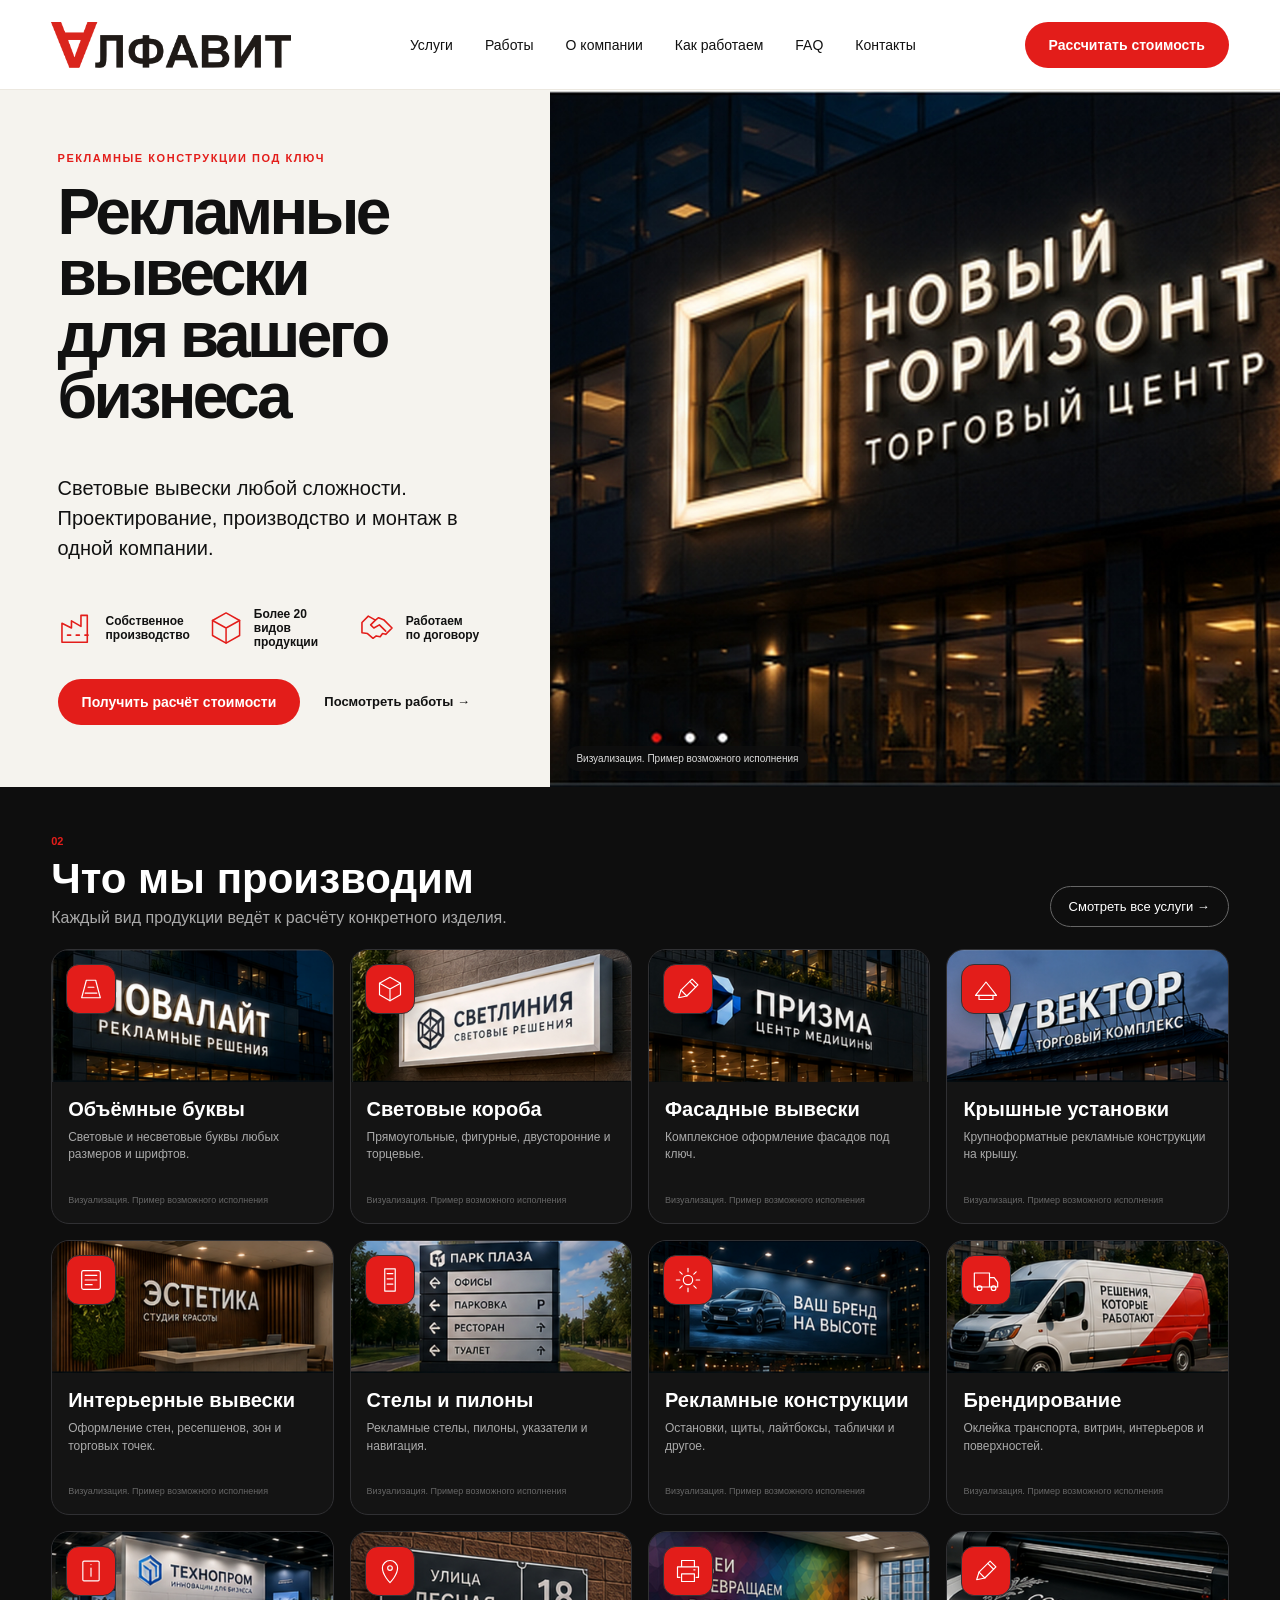
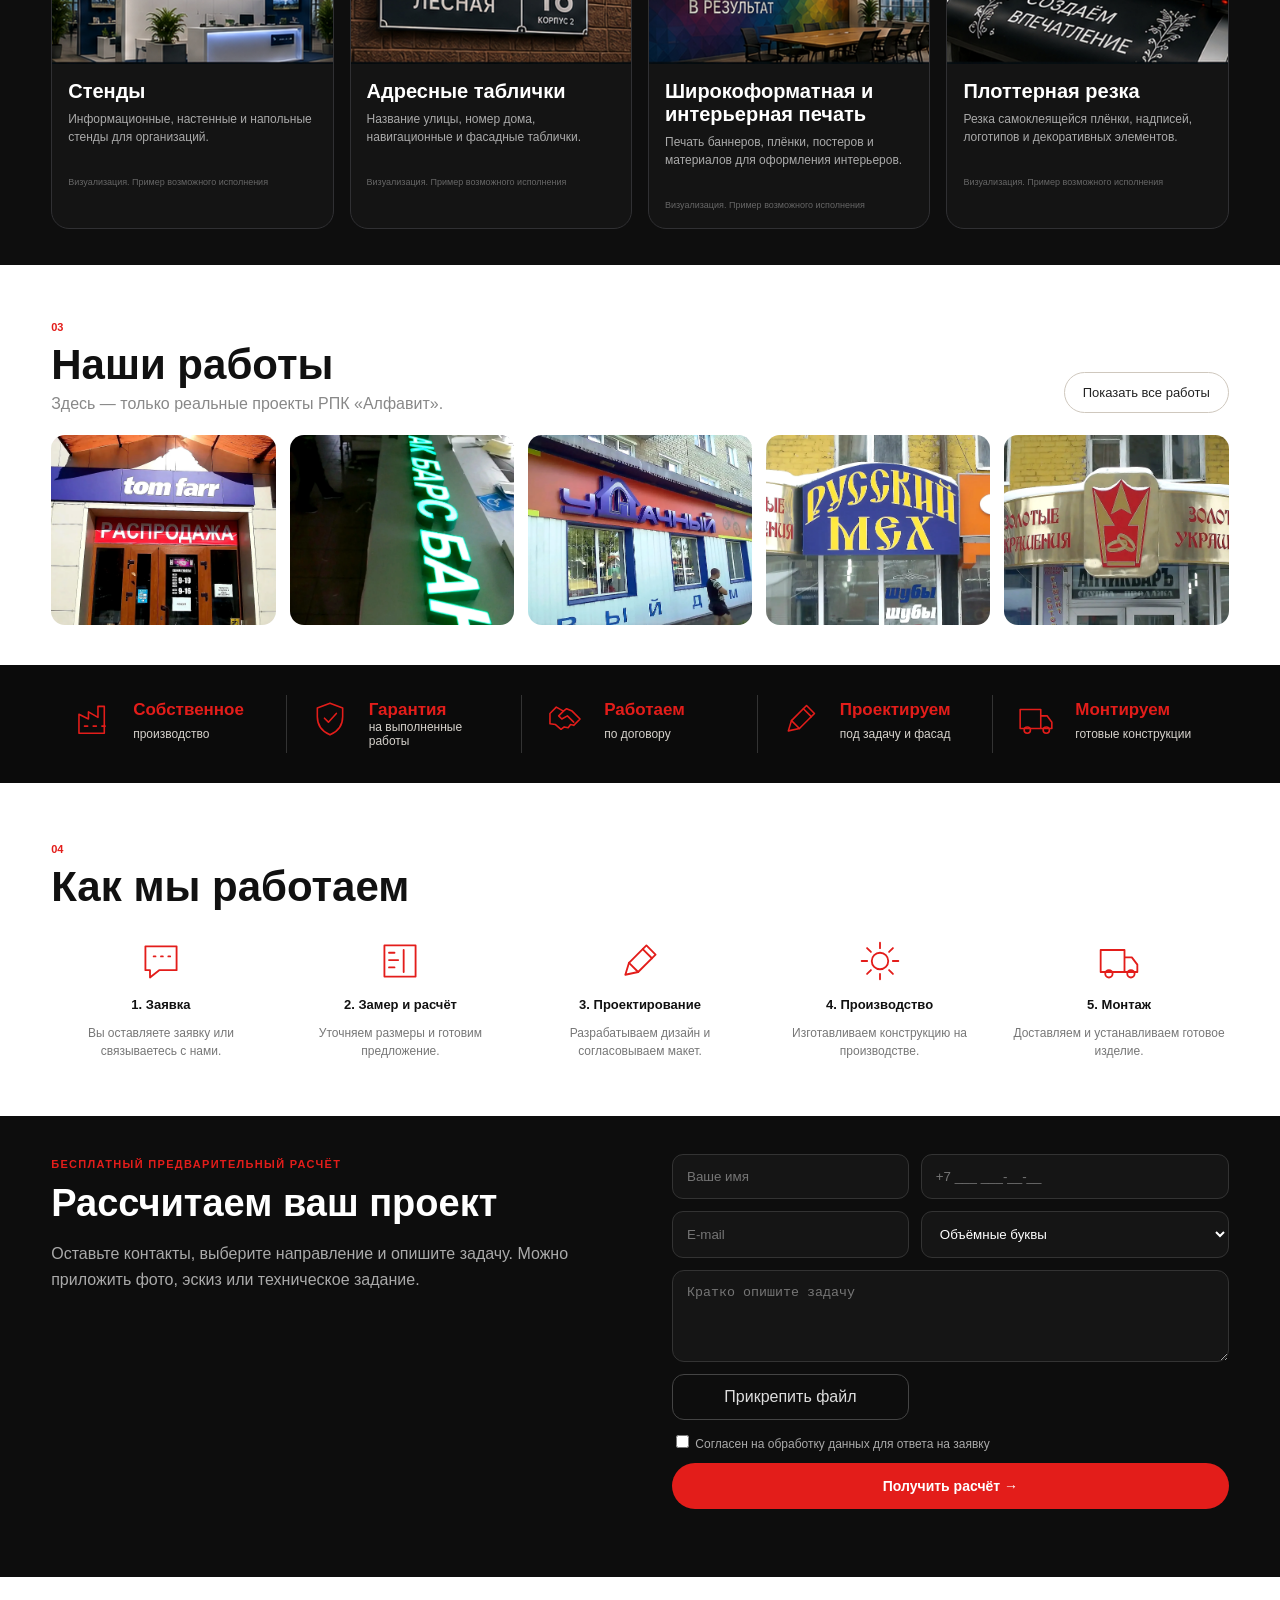
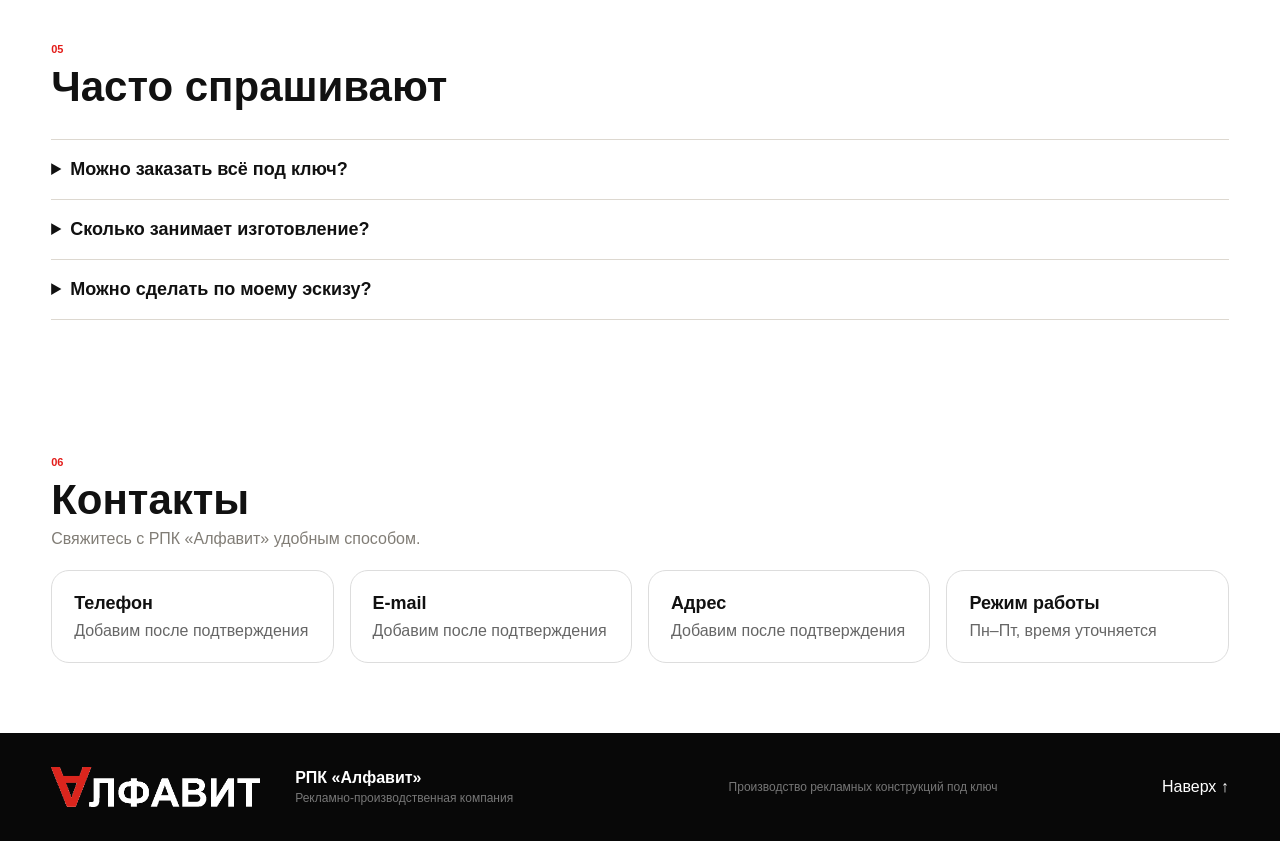
==== commit 6f672761: "Add files via upload" ====
--- a/index.html
+++ b/index.html
@@ -251,33 +251,10 @@
 <section class="contacts" id="contacts">
  <div class="section-head"><div><small>06</small><h2>Контакты</h2><p>Свяжитесь с РПК «Алфавит» удобным способом.</p></div></div>
  <div class="contact-grid">
-  <article>
-    <b>Телефоны</b>
-    <span data-contact="phone">
-      <a href="tel:+79616457265">+7 (961) 645-72-65</a><br>
-      <a href="tel:+79276225999">+7 (927) 622-59-99</a>
-    </span>
-  </article>
-  <article>
-    <b>Сайт</b>
-    <span><a href="http://al64.ru" target="_blank" rel="noopener">al64.ru</a></span>
-  </article>
-  <article>
-    <b>Офис</b>
-    <span data-contact="address">Саратовская область, г. Балашов, ул. Карла Маркса, 77</span>
-  </article>
-  <article>
-    <b>Производство</b>
-    <span>Саратовская область, Балашовский район, с. Репное, ул. Дачная, 2Д</span>
-  </article>
-  <article>
-    <b>Режим работы</b>
-    <span>Пн–Пт 09:00–18:00</span>
-  </article>
-  <article>
-    <b>E-mail</b>
-    <span>Не указан в подтверждённых открытых источниках</span>
-  </article>
+  <article><b>Телефон</b><span data-contact="phone">Добавим после подтверждения</span></article>
+  <article><b>E-mail</b><span data-contact="email">Добавим после подтверждения</span></article>
+  <article><b>Адрес</b><span data-contact="address">Добавим после подтверждения</span></article>
+  <article><b>Режим работы</b><span>Пн–Пт, время уточняется</span></article>
  </div>
 </section>
 
@@ -286,7 +263,7 @@
 <footer>
   <img src="logo-white.png" alt="АЛФАВИТ">
   <div><b>РПК «Алфавит»</b><span>Рекламно-производственная компания</span></div>
-  <div><span><a href="tel:+79616457265">+7 (961) 645-72-65</a> · Балашов, ул. Карла Маркса, 77</span></div>
+  <div><span>Производство рекламных конструкций под ключ</span></div>
   <a href="#top">Наверх ↑</a>
 </footer>
 <script src="main.js"></script>
--- a/style.css
+++ b/style.css
@@ -142,12 +142,3 @@
 }
 .service-card{cursor:pointer;transition:transform .2s ease,border-color .2s ease}.service-card:hover,.service-card:focus{transform:translateY(-3px);border-color:#e52421;outline:none}.calc form textarea{grid-column:1/-1;min-height:92px;resize:vertical;background:#151515;border:1px solid #333;border-radius:12px;color:#fff;padding:14px}.file-label{display:flex;align-items:center;justify-content:center;border:1px solid #444;border-radius:12px;padding:13px;color:#ddd;cursor:pointer}.file-label input{display:none}.consent{grid-column:1/-1;font-size:12px;color:#aaa}.form-status{grid-column:1/-1;font-size:13px;min-height:18px}.contacts{padding:70px 4%;background:#fff}.contact-grid{display:grid;grid-template-columns:repeat(4,1fr);gap:16px}.contact-grid article{border:1px solid #ddd;border-radius:18px;padding:22px;display:flex;flex-direction:column;gap:8px}.contact-grid b{font-size:18px}.contact-grid span{color:#666}.modal,.lightbox{position:fixed;inset:0;background:#000c;z-index:1000;display:none;align-items:center;justify-content:center;padding:20px}.modal.show,.lightbox.show{display:flex}.modal-card{position:relative;background:#151515;color:#fff;max-width:620px;width:100%;border:1px solid #333;border-radius:22px;padding:34px}.modal-card h3{font-size:32px;margin:0 0 14px}.modal-card p{color:#bbb;line-height:1.6}.modal-close,.lightbox-close{position:absolute;right:18px;top:12px;background:none;border:0;color:#fff;font-size:36px;cursor:pointer}.lightbox img{max-width:88vw;max-height:84vh;border-radius:16px;object-fit:contain}.lightbox-prev,.lightbox-next{position:absolute;top:50%;border:0;background:#111c;color:#fff;font-size:50px;width:54px;height:70px;border-radius:12px;cursor:pointer}.lightbox-prev{left:2%}.lightbox-next{right:2%}.works .work-card{cursor:zoom-in}.works .work-card img{transition:transform .25s ease}.works .work-card:hover img{transform:scale(1.025)}
 @media(max-width:800px){.contact-grid{grid-template-columns:1fr 1fr}.modal-card h3{font-size:26px}}@media(max-width:520px){.contact-grid{grid-template-columns:1fr}}
-
-/* Public contacts */
-.contact-grid a, footer a[href^="tel:"]{
-  color:inherit;
-  text-decoration:none;
-}
-.contact-grid a:hover, footer a[href^="tel:"]:hover{
-  text-decoration:underline;
-}
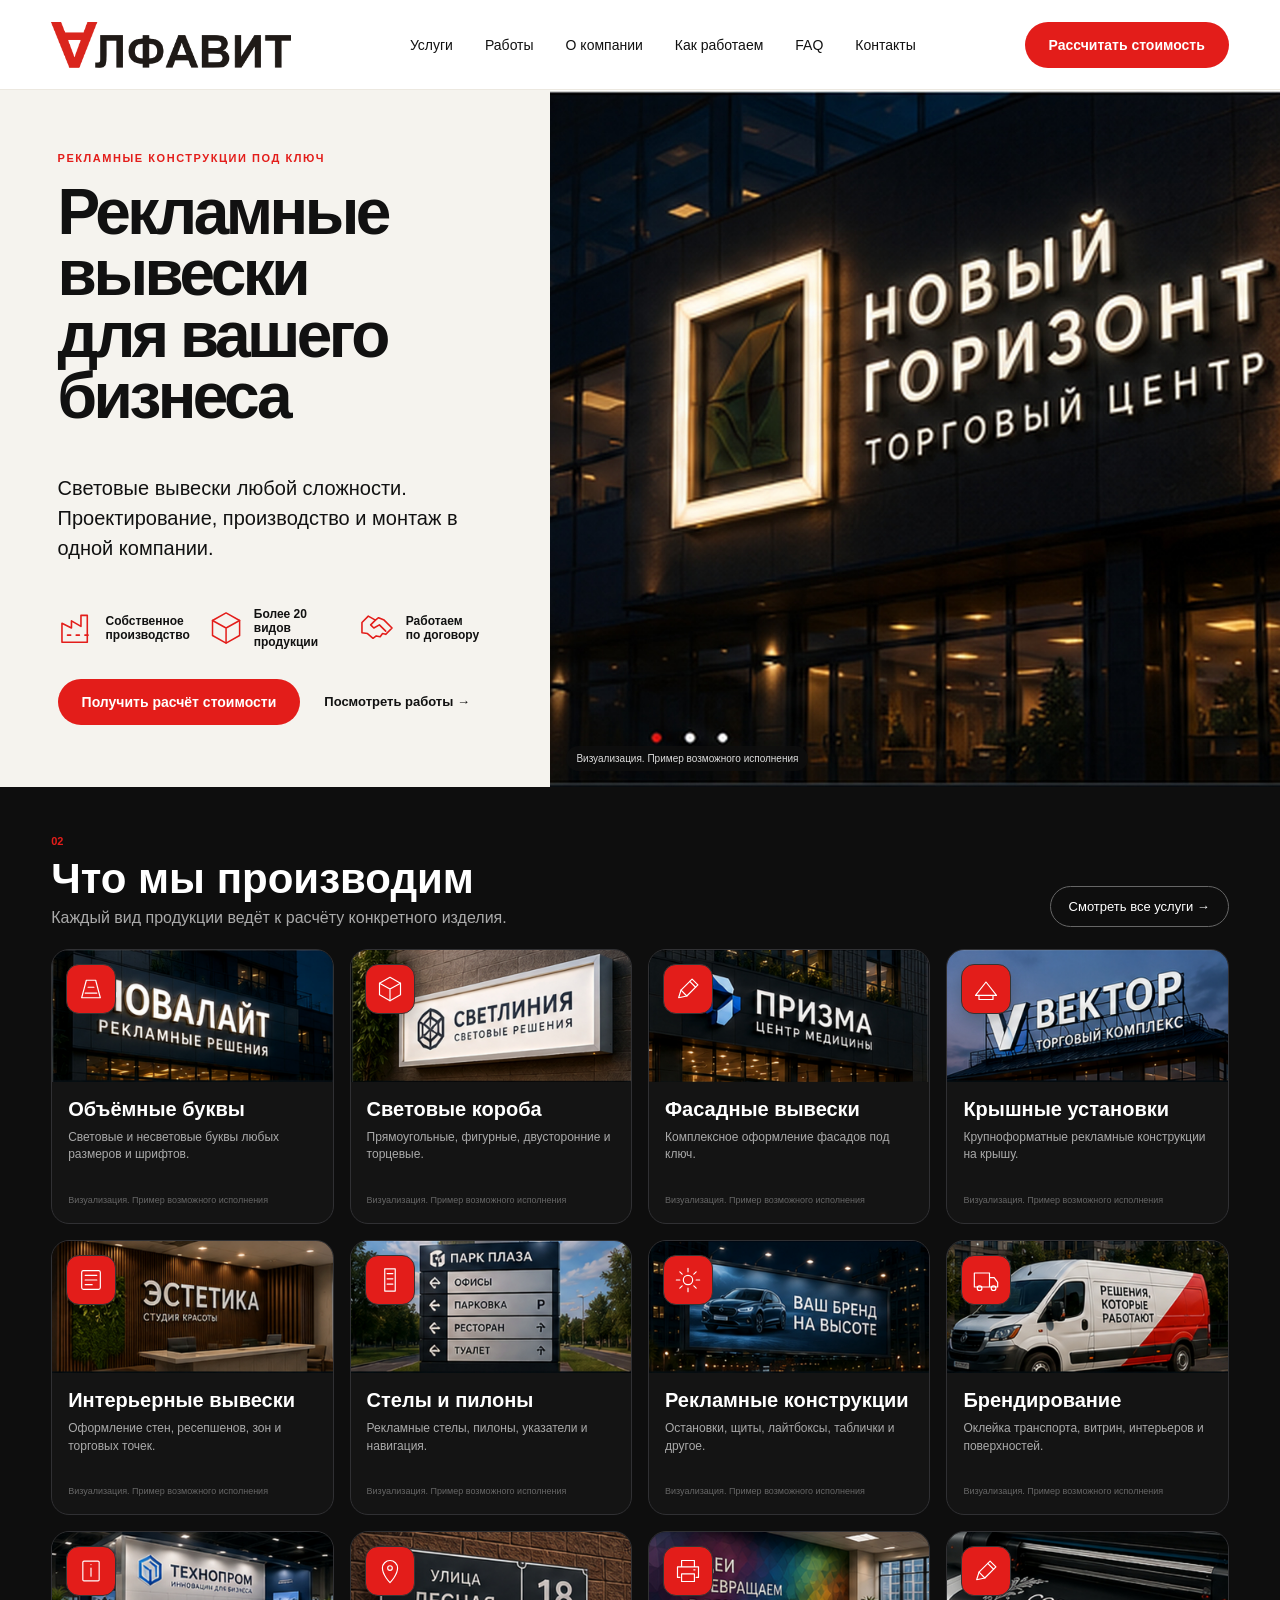
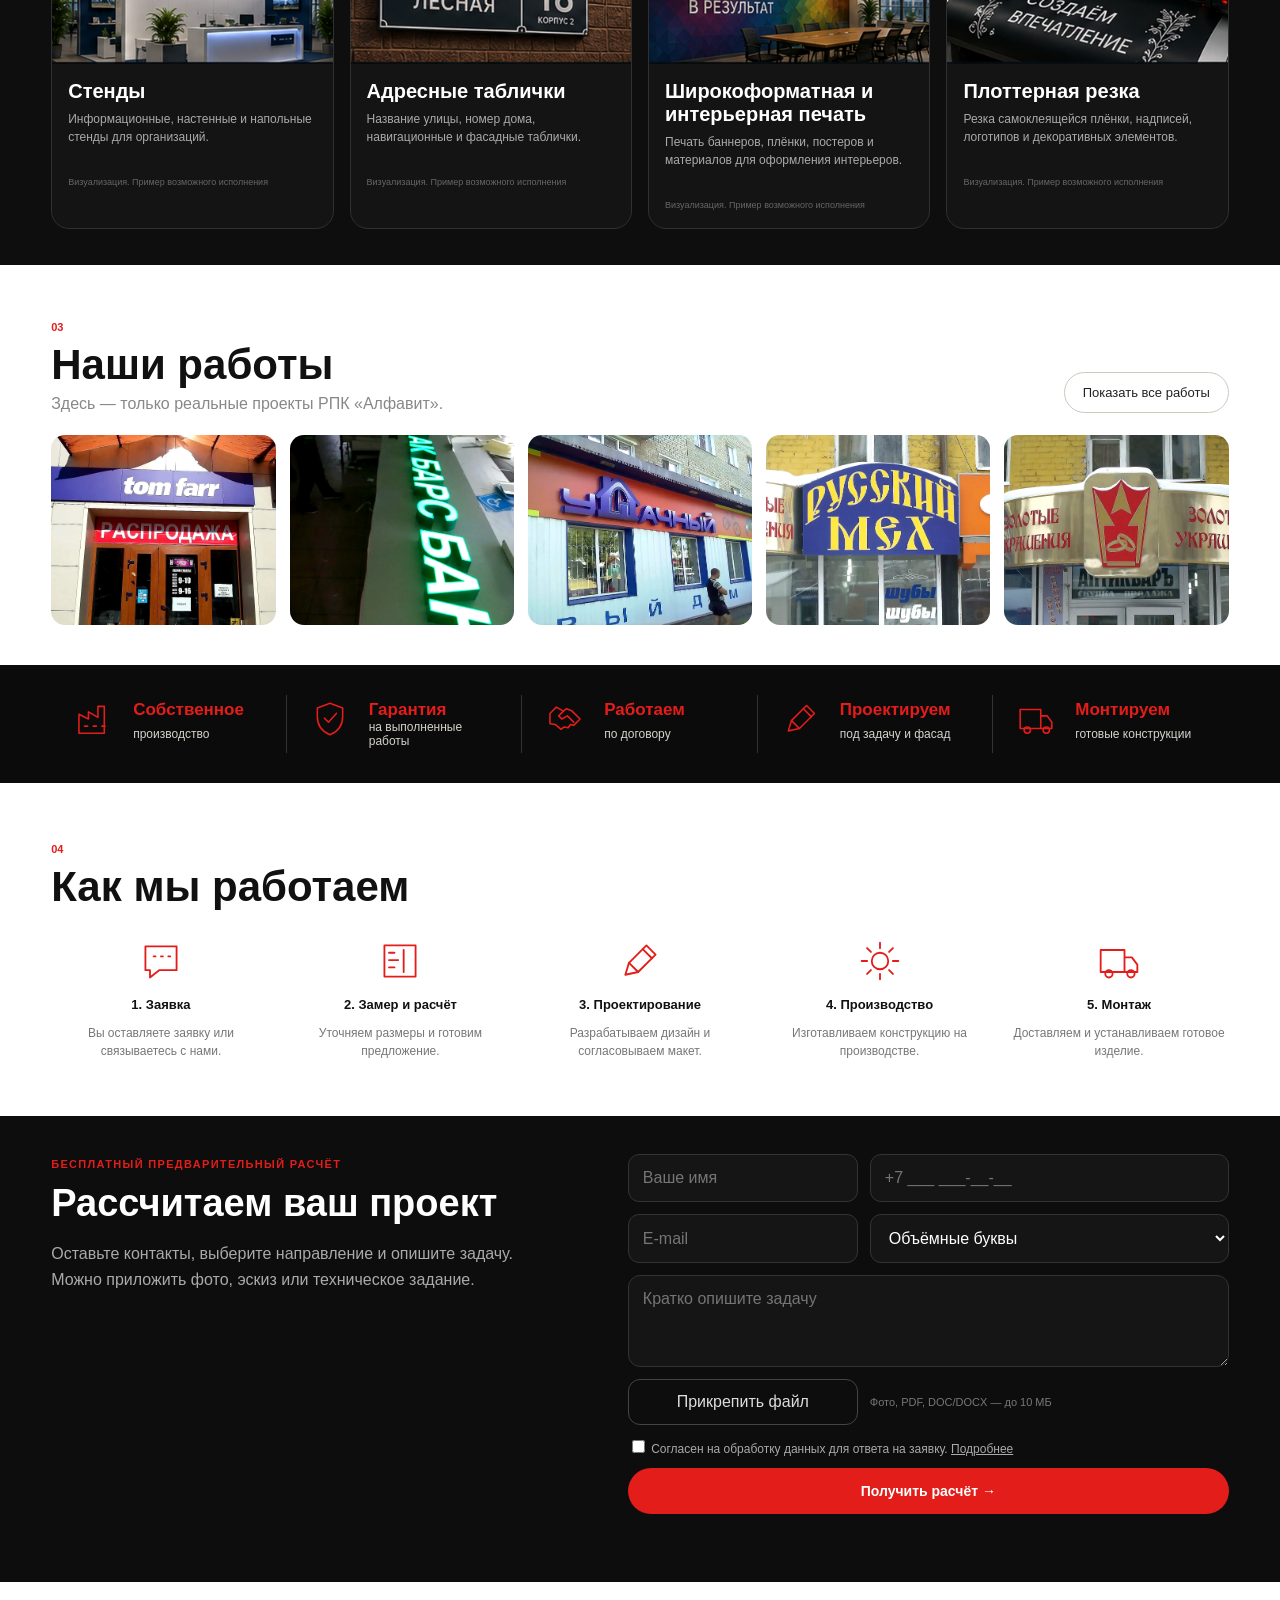
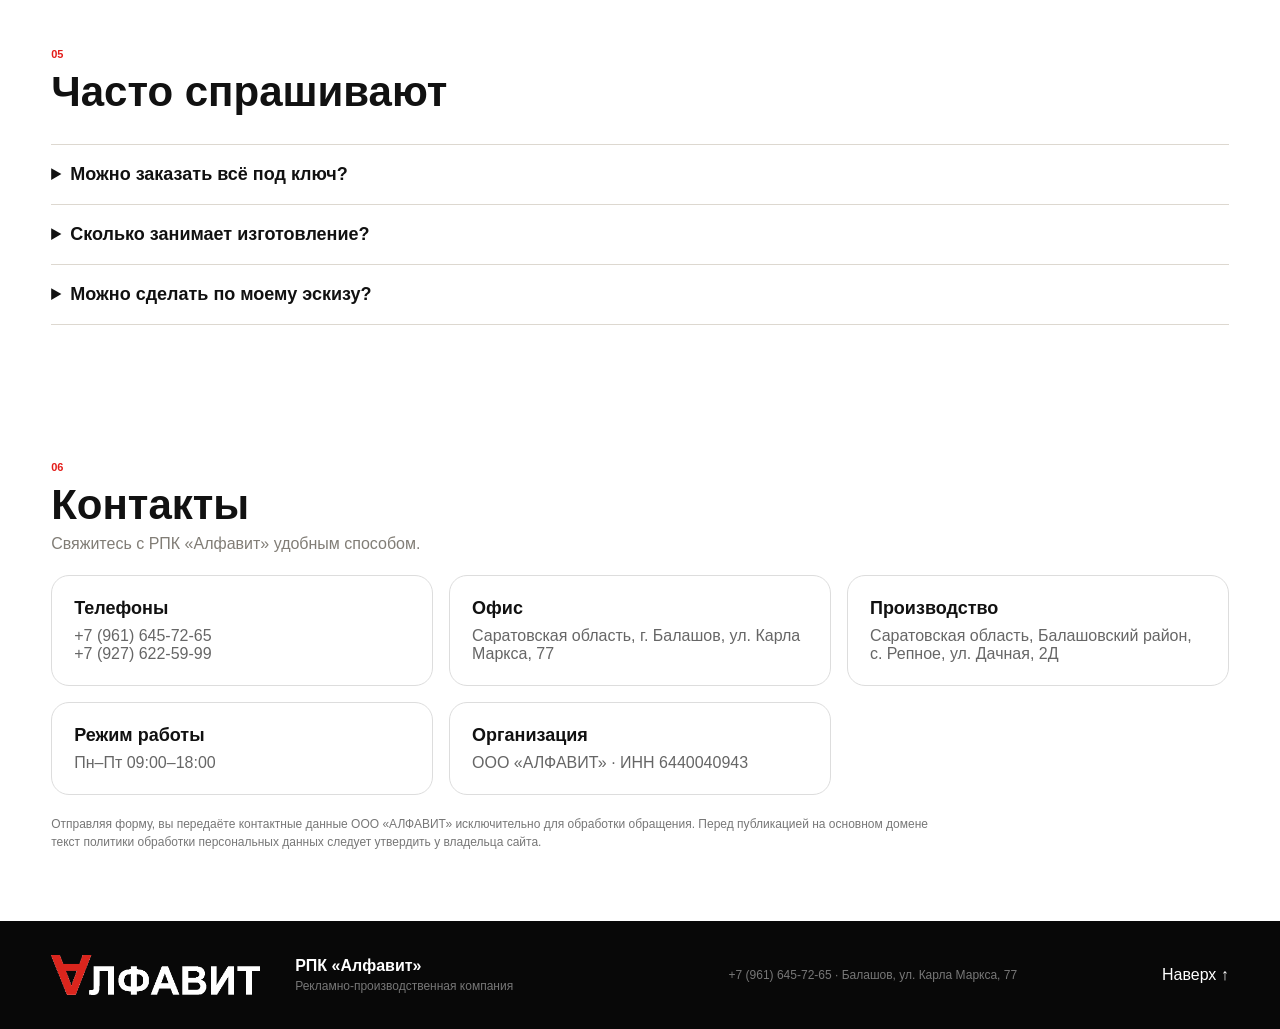
==== commit c8ccd6da: "Add files via upload" ====
--- a/index.html
+++ b/index.html
@@ -1,270 +1,265 @@
-<!doctype html>
+<!DOCTYPE html>
+
 <html lang="ru">
 <head>
-<!-- BUILD: ALFAVIT-FINAL-CLEAN-SVG-20260819 -->
-
-<meta charset="utf-8">
-<meta name="viewport" content="width=device-width,initial-scale=1">
+<!-- BUILD: ALFAVIT-AUDIT-FIXED-20260819 -->
+<meta charset="utf-8"/>
+<meta content="width=device-width,initial-scale=1" name="viewport"/>
 <title>РПК «Алфавит» — рекламные вывески и наружная реклама</title>
-<meta name="description" content="РПК «Алфавит»: проектирование, производство и монтаж рекламных вывесок, объёмных букв, световых коробов и фасадных конструкций.">
-<link rel="stylesheet" href="style.css">
-</head>
+<meta content="РПК «Алфавит»: проектирование, производство и монтаж рекламных вывесок, объёмных букв, световых коробов и фасадных конструкций." name="description"/>
+<link href="style.css" rel="stylesheet"/>
+<meta content="#ffffff" name="theme-color"/><meta content="website" property="og:type"/><meta content="ru_RU" property="og:locale"/><meta content="РПК «Алфавит» — рекламные вывески и наружная реклама" property="og:title"/><meta content="Проектирование, производство и монтаж рекламных вывесок, световых конструкций и наружной рекламы в Балашове." property="og:description"/><link href="favicon.png" rel="icon" sizes="32x32"/><link href="apple-touch-icon.png" rel="apple-touch-icon" sizes="180x180"/></head>
 <body>
 <header class="topbar">
-  <a href="#top" class="logo"><img src="logo-transparent.png" alt="АЛФАВИТ"></a>
-  <nav>
-    <a href="#services">Услуги</a>
-    <a href="#works">Работы</a>
-    <a href="#about">О компании</a>
-    <a href="#steps">Как работаем</a>
-    <a href="#faq">FAQ</a>
-    <a href="#contacts">Контакты</a>
-  </nav>
-  <a href="#calc" class="header-cta">Рассчитать стоимость</a>
+<a class="logo" href="#top"><img alt="АЛФАВИТ" src="logo-transparent.png"/></a>
+<button aria-controls="mainNav" aria-expanded="false" aria-label="Открыть меню" class="menu-toggle" type="button">☰</button><nav id="mainNav">
+<a href="#services">Услуги</a>
+<a href="#works">Работы</a>
+<a href="#about">О компании</a>
+<a href="#steps">Как работаем</a>
+<a href="#faq">FAQ</a>
+<a href="#contacts">Контакты</a>
+</nav>
+<a class="header-cta" href="#calc">Рассчитать стоимость</a>
 </header>
-
 <main id="top">
 <section class="hero">
-  <div class="hero-copy">
-    <span class="eyebrow">РЕКЛАМНЫЕ КОНСТРУКЦИИ ПОД КЛЮЧ</span>
-    <h1>Рекламные<br>вывески<br>для вашего<br>бизнеса</h1>
-    <p>Световые вывески любой сложности. Проектирование, производство и монтаж в одной компании.</p>
-    <div class="hero-benefits">
-      <div><i><svg viewBox="0 0 48 48"><path d="M5 42V18l12 6v-9l12 7V8h8v34H5Z"/><path d="M12 33h4m7 0h4m7 0h4"/></svg></i><span>Собственное<br>производство</span></div>
-      <div><i><svg viewBox="0 0 48 48"><path d="M24 4 42 14v20L24 44 6 34V14L24 4Z"/><path d="m6 14 18 10 18-10M24 24v20"/></svg></i><span>Более 20 видов<br>продукции</span></div>
-      <div><i><svg viewBox="0 0 48 48"><path d="m5 17 8-8 9 5 4-3 7 3 10 10-8 8-4-1-3 4-5-1-4 3-7-6-7-1V17Z"/><path d="m22 14-6 6 4 4 7-4 8 8"/></svg></i><span>Работаем<br>по договору</span></div>
-    </div>
-    <div class="hero-actions">
-      <a class="primary" href="#calc">Получить расчёт стоимости</a>
-      <a class="text-link" href="#works">Посмотреть работы →</a>
-    </div>
-  </div>
-  <div class="hero-image">
-    <img src="hero-novyi-gorizont.jpg" alt="Визуализация фасадной вывески SOLARIS">
-    <span>Визуализация. Пример возможного исполнения</span>
-  </div>
-</section>
+<div class="hero-copy">
+<span class="eyebrow">РЕКЛАМНЫЕ КОНСТРУКЦИИ ПОД КЛЮЧ</span>
+<h1>Рекламные<br/>вывески<br/>для вашего<br/>бизнеса</h1>
+<p>Световые вывески любой сложности. Проектирование, производство и монтаж в одной компании.</p>
+<div class="hero-benefits">
+<div><i><svg viewbox="0 0 48 48"><path d="M5 42V18l12 6v-9l12 7V8h8v34H5Z"></path><path d="M12 33h4m7 0h4m7 0h4"></path></svg></i><span>Собственное<br/>производство</span></div>
+<div><i><svg viewbox="0 0 48 48"><path d="M24 4 42 14v20L24 44 6 34V14L24 4Z"></path><path d="m6 14 18 10 18-10M24 24v20"></path></svg></i><span>Более 20 видов<br/>продукции</span></div>
+<div><i><svg viewbox="0 0 48 48"><path d="m5 17 8-8 9 5 4-3 7 3 10 10-8 8-4-1-3 4-5-1-4 3-7-6-7-1V17Z"></path><path d="m22 14-6 6 4 4 7-4 8 8"></path></svg></i><span>Работаем<br/>по договору</span></div>
+</div>
+<div class="hero-actions">
+<a class="primary" href="#calc">Получить расчёт стоимости</a>
+<a class="text-link" href="#works">Посмотреть работы →</a>
+</div>
+</div>
+<div class="hero-image">
+<img alt="Визуализация рекламной вывески «Новый горизонт»" decoding="async" fetchpriority="high" height="1067" src="hero-novyi-gorizont.jpg" width="1600"/>
+<span>Визуализация. Пример возможного исполнения</span>
+</div>
+</section>
+<section class="services" id="services">
+<div class="section-head dark-head">
+<div><small>02</small><h2>Что мы производим</h2><p>Каждый вид продукции ведёт к расчёту конкретного изделия.</p></div>
+<a class="ghost" href="#calc">Смотреть все услуги →</a>
+</div>
+<div class="service-grid">
+<article aria-haspopup="dialog" aria-label="Подробнее: Объёмные буквы" class="service-card" data-service="Объёмные буквы" role="button" tabindex="0">
+<img alt="Объёмные буквы — визуализация" decoding="async" height="660" loading="lazy" src="service-letters.jpg?v=20260819-finalclean" width="1400"/>
+<div class="service-icon"><svg viewbox="0 0 48 48"><path d="M8 39h32L32 9H16L8 39Z"></path><path d="M14 31h20M19 21h10"></path></svg></div>
+<div class="service-body">
+<h3>Объёмные буквы</h3>
+<p>Световые и несветовые буквы любых размеров и шрифтов.</p>
+<span>Визуализация. Пример возможного исполнения</span>
+</div>
+</article>
+<article aria-haspopup="dialog" aria-label="Подробнее: Световые короба" class="service-card" data-service="Световые короба" role="button" tabindex="0">
+<img alt="Световые короба — визуализация" decoding="async" height="660" loading="lazy" src="service-lightbox.jpg?v=20260819-finalclean" width="1400"/>
+<div class="service-icon"><svg viewbox="0 0 48 48"><path d="M24 4 42 14v20L24 44 6 34V14L24 4Z"></path><path d="m6 14 18 10 18-10M24 24v20"></path></svg></div>
+<div class="service-body">
+<h3>Световые короба</h3>
+<p>Прямоугольные, фигурные, двусторонние и торцевые.</p>
+<span>Визуализация. Пример возможного исполнения</span>
+</div>
+</article>
+<article aria-haspopup="dialog" aria-label="Подробнее: Фасадные вывески" class="service-card" data-service="Фасадные вывески" role="button" tabindex="0">
+<img alt="Фасадные вывески — визуализация" decoding="async" height="660" loading="lazy" src="service-facade.jpg?v=20260819-finalclean" width="1400"/>
+<div class="service-icon"><svg viewbox="0 0 48 48"><path d="m8 39 4-13L31 7l10 10-19 19-14 3Z"></path><path d="m27 11 10 10M12 26l10 10"></path></svg></div>
+<div class="service-body">
+<h3>Фасадные вывески</h3>
+<p>Комплексное оформление фасадов под ключ.</p>
+<span>Визуализация. Пример возможного исполнения</span>
+</div>
+</article>
+<article aria-haspopup="dialog" aria-label="Подробнее: Крышные установки" class="service-card" data-service="Крышные установки" role="button" tabindex="0">
+<img alt="Крышные установки — визуализация" decoding="async" height="660" loading="lazy" src="service-roof.jpg?v=20260819-finalclean" width="1400"/>
+<div class="service-icon"><svg viewbox="0 0 48 48"><path d="M6 35h36L24 12 6 35Z"></path><path d="M12 35v7h24v-7"></path></svg></div>
+<div class="service-body">
+<h3>Крышные установки</h3>
+<p>Крупноформатные рекламные конструкции на крышу.</p>
+<span>Визуализация. Пример возможного исполнения</span>
+</div>
+</article>
+<article aria-haspopup="dialog" aria-label="Подробнее: Интерьерные вывески" class="service-card" data-service="Интерьерные вывески" role="button" tabindex="0">
+<img alt="Интерьерные вывески — визуализация" decoding="async" height="660" loading="lazy" src="service-interior.jpg?v=20260819-finalclean" width="1400"/>
+<div class="service-icon"><svg viewbox="0 0 48 48"><rect height="32" rx="3" width="32" x="8" y="8"></rect><path d="M14 16h20M14 24h20M14 32h12"></path></svg></div>
+<div class="service-body">
+<h3>Интерьерные вывески</h3>
+<p>Оформление стен, ресепшенов, зон и торговых точек.</p>
+<span>Визуализация. Пример возможного исполнения</span>
+</div>
+</article>
+<article aria-haspopup="dialog" aria-label="Подробнее: Стелы и пилоны" class="service-card" data-service="Стелы и пилоны" role="button" tabindex="0">
+<img alt="Стелы и пилоны — визуализация" decoding="async" height="660" loading="lazy" src="service-pylon.jpg?v=20260819-finalclean" width="1400"/>
+<div class="service-icon"><svg viewbox="0 0 48 48"><path d="M15 5h18v38H15z"></path><path d="M19 13h10M19 22h10M19 31h10"></path></svg></div>
+<div class="service-body">
+<h3>Стелы и пилоны</h3>
+<p>Рекламные стелы, пилоны, указатели и навигация.</p>
+<span>Визуализация. Пример возможного исполнения</span>
+</div>
+</article>
+<article aria-haspopup="dialog" aria-label="Подробнее: Рекламные конструкции" class="service-card" data-service="Рекламные конструкции" role="button" tabindex="0">
+<img alt="Рекламные конструкции — визуализация" decoding="async" height="660" loading="lazy" src="service-structures.jpg?v=20260819-finalclean" width="1400"/>
+<div class="service-icon"><svg viewbox="0 0 48 48"><circle cx="24" cy="24" r="8"></circle><path d="M24 4v6m0 28v6M4 24h6m28 0h6M10 10l4 4m20 20 4 4m0-28-4 4M14 34l-4 4"></path></svg></div>
+<div class="service-body">
+<h3>Рекламные конструкции</h3>
+<p>Остановки, щиты, лайтбоксы, таблички и другое.</p>
+<span>Визуализация. Пример возможного исполнения</span>
+</div>
+</article>
+<article aria-haspopup="dialog" aria-label="Подробнее: Брендирование" class="service-card" data-service="Брендирование" role="button" tabindex="0">
+<img alt="Брендирование — визуализация" decoding="async" height="660" loading="lazy" src="service-branding.jpg?v=20260819-finalclean" width="1400"/>
+<div class="service-icon"><svg viewbox="0 0 48 48"><path d="M4 12h26v24H4zM30 20h8l6 8v8H30z"></path><circle cx="13" cy="38" r="4"></circle><circle cx="37" cy="38" r="4"></circle></svg></div>
+<div class="service-body">
+<h3>Брендирование</h3>
+<p>Оклейка транспорта, витрин, интерьеров и поверхностей.</p>
+<span>Визуализация. Пример возможного исполнения</span>
+</div>
+</article>
+<article aria-haspopup="dialog" aria-label="Подробнее: Стенды" class="service-card" data-service="Стенды" role="button" tabindex="0">
+<img alt="Стенды — визуализация" decoding="async" height="660" loading="lazy" src="service-stands.jpg?v=20260819-finalclean" width="1400"/>
+<div class="service-icon"><svg viewbox="0 0 48 48"><rect height="34" rx="2" width="28" x="10" y="7"></rect><path d="M24 19v14M24 13h.01"></path></svg></div>
+<div class="service-body">
+<h3>Стенды</h3>
+<p>Информационные, настенные и напольные стенды для организаций.</p>
+<span>Визуализация. Пример возможного исполнения</span>
+</div>
+</article>
+<article aria-haspopup="dialog" aria-label="Подробнее: Адресные таблички" class="service-card" data-service="Адресные таблички" role="button" tabindex="0">
+<img alt="Адресные таблички — визуализация" decoding="async" height="660" loading="lazy" src="service-address.jpg?v=20260819-finalclean" width="1400"/>
+<div class="service-icon"><svg viewbox="0 0 48 48"><path d="M24 44s13-13 13-25a13 13 0 1 0-26 0c0 12 13 25 13 25Z"></path><circle cx="24" cy="19" r="4"></circle></svg></div>
+<div class="service-body">
+<h3>Адресные таблички</h3>
+<p>Название улицы, номер дома, навигационные и фасадные таблички.</p>
+<span>Визуализация. Пример возможного исполнения</span>
+</div>
+</article>
+<article aria-haspopup="dialog" aria-label="Подробнее: Широкоформатная и интерьерная печать" class="service-card" data-service="Широкоформатная и интерьерная печать" role="button" tabindex="0">
+<img alt="Широкоформатная и интерьерная печать — визуализация" decoding="async" height="660" loading="lazy" src="service-print.jpg?v=20260819-finalclean" width="1400"/>
+<div class="service-icon"><svg viewbox="0 0 48 48"><path d="M13 16V6h22v10M10 35H6V17h36v18h-4"></path><rect height="13" width="22" x="13" y="29"></rect><path d="M34 22h2"></path></svg></div>
+<div class="service-body">
+<h3>Широкоформатная и интерьерная печать</h3>
+<p>Печать баннеров, плёнки, постеров и материалов для оформления интерьеров.</p>
+<span>Визуализация. Пример возможного исполнения</span>
+</div>
+</article>
+<article aria-haspopup="dialog" aria-label="Подробнее: Плоттерная резка" class="service-card" data-service="Плоттерная резка" role="button" tabindex="0">
+<img alt="Плоттерная резка — визуализация" decoding="async" height="660" loading="lazy" src="service-plotter.jpg?v=20260819-finalclean" width="1400"/>
+<div class="service-icon"><svg viewbox="0 0 48 48"><path d="m8 39 4-13L31 7l10 10-19 19-14 3Z"></path><path d="m27 11 10 10M12 26l10 10"></path></svg></div>
+<div class="service-body">
+<h3>Плоттерная резка</h3>
+<p>Резка самоклеящейся плёнки, надписей, логотипов и декоративных элементов.</p>
+<span>Визуализация. Пример возможного исполнения</span>
+</div>
+</article>
+</div>
+</section>
+<section class="works" id="works">
+<div class="section-head">
+<div><small>03</small><h2>Наши работы</h2><p>Здесь — только реальные проекты РПК «Алфавит».</p></div>
+<button class="outline" id="showAllWorks">Показать все работы</button>
+</div>
+<div class="works-row">
+<figure class="work-card">
+<img alt="Реализованный проект РПК «Алфавит» — наружная вывеска" decoding="async" height="960" loading="lazy" src="work-01.webp" width="1280"/>
+</figure>
+<figure class="work-card">
+<img alt="Реализованный проект РПК «Алфавит» — световые объёмные буквы" decoding="async" height="1707" loading="lazy" src="work-02.webp" width="1280"/>
+</figure>
+<figure class="work-card">
+<img alt="Реализованный проект РПК «Алфавит» — оформление фасада" decoding="async" height="960" loading="lazy" src="work-03.webp" width="1280"/>
+</figure>
+<figure class="work-card">
+<img alt="Реализованный проект РПК «Алфавит» — фасадная рекламная конструкция" decoding="async" height="960" loading="lazy" src="work-04.webp" width="1280"/>
+</figure>
+<figure class="work-card">
+<img alt="Реализованный проект РПК «Алфавит» — наружная реклама" decoding="async" height="960" loading="lazy" src="work-05.webp" width="1280"/>
+</figure></div>
+<div class="works-more" id="worksMore">
+<figure class="work-card"><img alt="Реализованный проект РПК «Алфавит» — работа 6" decoding="async" height="960" loading="lazy" src="work-06.webp" width="1280"/></figure><figure class="work-card"><img alt="Реализованный проект РПК «Алфавит» — работа 7" decoding="async" height="960" loading="lazy" src="work-07.webp" width="1280"/></figure><figure class="work-card"><img alt="Реализованный проект РПК «Алфавит» — работа 8" decoding="async" height="960" loading="lazy" src="work-08.webp" width="1280"/></figure><figure class="work-card"><img alt="Реализованный проект РПК «Алфавит» — работа 9" decoding="async" height="540" loading="lazy" src="work-09.webp" width="960"/></figure><figure class="work-card"><img alt="Реализованный проект РПК «Алфавит» — работа 10" decoding="async" height="1080" loading="lazy" src="work-10.webp" width="1080"/></figure><figure class="work-card"><img alt="Реализованный проект РПК «Алфавит» — работа 11" decoding="async" height="1080" loading="lazy" src="work-11.webp" width="1080"/></figure><figure class="work-card"><img alt="Реализованный проект РПК «Алфавит» — работа 12" decoding="async" height="567" loading="lazy" src="work-12.webp" width="1008"/></figure><figure class="work-card"><img alt="Реализованный проект РПК «Алфавит» — работа 13" decoding="async" height="567" loading="lazy" src="work-13.webp" width="1008"/></figure><figure class="work-card"><img alt="Реализованный проект РПК «Алфавит» — работа 14" decoding="async" height="521" loading="lazy" src="work-14.webp" width="1156"/></figure><figure class="work-card"><img alt="Реализованный проект РПК «Алфавит» — работа 15" decoding="async" height="960" loading="lazy" src="work-15.webp" width="1280"/></figure><figure class="work-card"><img alt="Реализованный проект РПК «Алфавит» — работа 16" decoding="async" height="960" loading="lazy" src="work-16.webp" width="1280"/></figure><figure class="work-card"><img alt="Реализованный проект РПК «Алфавит» — работа 17" decoding="async" height="960" loading="lazy" src="work-17.webp" width="1280"/></figure><figure class="work-card"><img alt="Реализованный проект РПК «Алфавит» — работа 18" decoding="async" height="960" loading="lazy" src="work-18.webp" width="1280"/></figure><figure class="work-card"><img alt="Реализованный проект РПК «Алфавит» — работа 19" decoding="async" height="960" loading="lazy" src="work-19.webp" width="1280"/></figure><figure class="work-card"><img alt="Реализованный проект РПК «Алфавит» — работа 20" decoding="async" height="960" loading="lazy" src="work-20.webp" width="1280"/></figure>
+</div>
+</section>
+<section class="stats" id="about">
+<div><i><svg viewbox="0 0 48 48"><path d="M5 42V18l12 6v-9l12 7V8h8v34H5Z"></path><path d="M12 33h4m7 0h4m7 0h4"></path></svg></i><b>Собственное</b><span>производство</span></div>
+<div><i><svg viewbox="0 0 48 48"><path d="M24 4 40 10v11c0 11-7 19-16 23C15 40 8 32 8 21V10l16-6Z"></path><path d="m17 23 5 5 10-11"></path></svg></i><b>Гарантия</b><span>на выполненные работы</span></div>
+<div><i><svg viewbox="0 0 48 48"><path d="m5 17 8-8 9 5 4-3 7 3 10 10-8 8-4-1-3 4-5-1-4 3-7-6-7-1V17Z"></path><path d="m22 14-6 6 4 4 7-4 8 8"></path></svg></i><b>Работаем</b><span>по договору</span></div>
+<div><i><svg viewbox="0 0 48 48"><path d="m8 39 4-13L31 7l10 10-19 19-14 3Z"></path><path d="m27 11 10 10M12 26l10 10"></path></svg></i><b>Проектируем</b><span>под задачу и фасад</span></div>
+<div><i><svg viewbox="0 0 48 48"><path d="M4 12h26v24H4zM30 20h8l6 8v8H30z"></path><circle cx="13" cy="38" r="4"></circle><circle cx="37" cy="38" r="4"></circle></svg></i><b>Монтируем</b><span>готовые конструкции</span></div>
+</section>
+<section class="steps" id="steps">
+<div class="section-head">
+<div><small>04</small><h2>Как мы работаем</h2></div>
+</div>
+<div class="step-grid">
+<article><i><svg viewbox="0 0 48 48"><path d="M7 8h34v26H22l-10 8v-8H7V8Z"></path><path d="M16 19h2m6 0h2m6 0h2"></path></svg></i><b>1. Заявка</b><p>Вы оставляете заявку или связываетесь с нами.</p></article>
+<article><i><svg viewbox="0 0 48 48"><path d="M7 7h34v34H7z"></path><path d="M12 15h6m-6 8h10m-10 8h6M28 12v24"></path></svg></i><b>2. Замер и расчёт</b><p>Уточняем размеры и готовим предложение.</p></article>
+<article><i><svg viewbox="0 0 48 48"><path d="m8 39 4-13L31 7l10 10-19 19-14 3Z"></path><path d="m27 11 10 10M12 26l10 10"></path></svg></i><b>3. Проектирование</b><p>Разрабатываем дизайн и согласовываем макет.</p></article>
+<article><i><svg viewbox="0 0 48 48"><path d="M24 15a9 9 0 1 0 0 18 9 9 0 0 0 0-18Z"></path><path d="M24 4v6m0 28v6M4 24h6m28 0h6M9.9 9.9l4.2 4.2m19.8 19.8 4.2 4.2m0-28.2-4.2 4.2M14.1 33.9l-4.2 4.2"></path></svg></i><b>4. Производство</b><p>Изготавливаем конструкцию на производстве.</p></article>
+<article><i><svg viewbox="0 0 48 48"><path d="M4 12h26v24H4zM30 20h8l6 8v8H30z"></path><circle cx="13" cy="38" r="4"></circle><circle cx="37" cy="38" r="4"></circle></svg></i><b>5. Монтаж</b><p>Доставляем и устанавливаем готовое изделие.</p></article>
+</div>
+</section>
+<section class="calc" id="calc">
+<div>
+<span>БЕСПЛАТНЫЙ ПРЕДВАРИТЕЛЬНЫЙ РАСЧЁТ</span>
+<h2>Рассчитаем ваш проект</h2>
+<p>Оставьте контакты, выберите направление и опишите задачу. Можно приложить фото, эскиз или техническое задание.</p>
+</div>
+<form enctype="multipart/form-data" id="leadForm"><input aria-hidden="true" autocomplete="off" class="hp-field" name="website" tabindex="-1" type="text"/>
+<input aria-label="Ваше имя" autocomplete="name" name="name" placeholder="Ваше имя" required="" type="text"/>
+<input aria-label="Телефон" autocomplete="tel" inputmode="tel" name="phone" placeholder="+7 ___ ___-__-__" required="" type="tel"/>
+<input aria-label="E-mail" autocomplete="email" name="email" placeholder="E-mail" type="email"/>
+<select aria-label="Услуга" id="serviceSelect" name="service"><option>Объёмные буквы</option><option>Световые короба</option><option>Фасадные вывески</option><option>Крышные установки</option><option>Интерьерные вывески</option><option>Стелы и пилоны</option><option>Рекламные конструкции</option><option>Брендирование</option><option>Стенды</option><option>Адресные таблички</option><option>Широкоформатная и интерьерная печать</option><option>Плоттерная резка</option></select>
+<textarea aria-label="Описание задачи" name="message" placeholder="Кратко опишите задачу"></textarea>
+<label class="file-label">Прикрепить файл<input accept="image/*,.pdf,.doc,.docx" aria-label="Прикрепить файл" name="attachment" type="file"/></label><small class="file-hint">Фото, PDF, DOC/DOCX — до 10 МБ</small>
+<label class="consent"><input name="consent" required="" type="checkbox"/> Согласен на обработку данных для ответа на заявку. <a href="#privacy-note">Подробнее</a></label>
+<button class="primary" type="submit">Получить расчёт →</button>
+<div aria-live="polite" class="form-status" id="formStatus"></div>
+</form>
+</section>
+<section class="faq" id="faq">
+<div class="section-head"><div><small>05</small><h2>Часто спрашивают</h2></div></div>
+<details><summary>Можно заказать всё под ключ?</summary><p>Да. В проект можно включить замер, макет, изготовление, доставку и монтаж.</p></details>
+<details><summary>Сколько занимает изготовление?</summary><p>Срок зависит от конструкции, материалов и размеров. Точный срок определяется после согласования проекта.</p></details>
+<details><summary>Можно сделать по моему эскизу?</summary><p>Да. Используем ваш макет или подготовим решение с нуля.</p></details>
+</section>
+</main>
+<section class="contacts" id="contacts">
+<div class="section-head"><div><small>06</small><h2>Контакты</h2><p>Свяжитесь с РПК «Алфавит» удобным способом.</p></div></div>
+<div class="contact-grid">
+<article>
+<b>Телефоны</b>
+<span data-contact="phone">
+<a href="tel:+79616457265">+7 (961) 645-72-65</a><br/>
+<a href="tel:+79276225999">+7 (927) 622-59-99</a>
+</span>
+</article>
 
-<section class="services" id="services">
-  <div class="section-head dark-head">
-    <div><small>02</small><h2>Что мы производим</h2><p>Каждый вид продукции ведёт к расчёту конкретного изделия.</p></div>
-    <a href="#calc" class="ghost">Смотреть все услуги →</a>
-  </div>
-  <div class="service-grid">
-    <article class="service-card" tabindex="0" role="button" data-service="Объёмные буквы">
-      <img src="service-letters.jpg?v=20260819-finalclean" alt="Объёмные буквы — визуализация" loading="lazy">
-      <div class="service-icon"><svg viewBox="0 0 48 48"><path d="M8 39h32L32 9H16L8 39Z"/><path d="M14 31h20M19 21h10"/></svg></div>
-      
-      <div class="service-body">
-        <h3>Объёмные буквы</h3>
-        <p>Световые и несветовые буквы любых размеров и шрифтов.</p>
-        <span>Визуализация. Пример возможного исполнения</span>
-      </div>
-    </article>
-    <article class="service-card" tabindex="0" role="button" data-service="Световые короба">
-      <img src="service-lightbox.jpg?v=20260819-finalclean" alt="Световые короба — визуализация" loading="lazy">
-      <div class="service-icon"><svg viewBox="0 0 48 48"><path d="M24 4 42 14v20L24 44 6 34V14L24 4Z"/><path d="m6 14 18 10 18-10M24 24v20"/></svg></div>
-      
-      <div class="service-body">
-        <h3>Световые короба</h3>
-        <p>Прямоугольные, фигурные, двусторонние и торцевые.</p>
-        <span>Визуализация. Пример возможного исполнения</span>
-      </div>
-    </article>
-    <article class="service-card" tabindex="0" role="button" data-service="Фасадные вывески">
-      <img src="service-facade.jpg?v=20260819-finalclean" alt="Фасадные вывески — визуализация" loading="lazy">
-      <div class="service-icon"><svg viewBox="0 0 48 48"><path d="m8 39 4-13L31 7l10 10-19 19-14 3Z"/><path d="m27 11 10 10M12 26l10 10"/></svg></div>
-      
-      <div class="service-body">
-        <h3>Фасадные вывески</h3>
-        <p>Комплексное оформление фасадов под ключ.</p>
-        <span>Визуализация. Пример возможного исполнения</span>
-      </div>
-    </article>
-    <article class="service-card" tabindex="0" role="button" data-service="Крышные установки">
-      <img src="service-roof.jpg?v=20260819-finalclean" alt="Крышные установки — визуализация" loading="lazy">
-      <div class="service-icon"><svg viewBox="0 0 48 48"><path d="M6 35h36L24 12 6 35Z"/><path d="M12 35v7h24v-7"/></svg></div>
-      
-      <div class="service-body">
-        <h3>Крышные установки</h3>
-        <p>Крупноформатные рекламные конструкции на крышу.</p>
-        <span>Визуализация. Пример возможного исполнения</span>
-      </div>
-    </article>
-    <article class="service-card" tabindex="0" role="button" data-service="Интерьерные вывески">
-      <img src="service-interior.jpg?v=20260819-finalclean" alt="Интерьерные вывески — визуализация" loading="lazy">
-      <div class="service-icon"><svg viewBox="0 0 48 48"><rect x="8" y="8" width="32" height="32" rx="3"/><path d="M14 16h20M14 24h20M14 32h12"/></svg></div>
-      
-      <div class="service-body">
-        <h3>Интерьерные вывески</h3>
-        <p>Оформление стен, ресепшенов, зон и торговых точек.</p>
-        <span>Визуализация. Пример возможного исполнения</span>
-      </div>
-    </article>
-    <article class="service-card" tabindex="0" role="button" data-service="Стелы и пилоны">
-      <img src="service-pylon.jpg?v=20260819-finalclean" alt="Стелы и пилоны — визуализация" loading="lazy">
-      <div class="service-icon"><svg viewBox="0 0 48 48"><path d="M15 5h18v38H15z"/><path d="M19 13h10M19 22h10M19 31h10"/></svg></div>
-      
-      <div class="service-body">
-        <h3>Стелы и пилоны</h3>
-        <p>Рекламные стелы, пилоны, указатели и навигация.</p>
-        <span>Визуализация. Пример возможного исполнения</span>
-      </div>
-    </article>
-    <article class="service-card" tabindex="0" role="button" data-service="Рекламные конструкции">
-      <img src="service-structures.jpg?v=20260819-finalclean" alt="Рекламные конструкции — визуализация" loading="lazy">
-      <div class="service-icon"><svg viewBox="0 0 48 48"><circle cx="24" cy="24" r="8"/><path d="M24 4v6m0 28v6M4 24h6m28 0h6M10 10l4 4m20 20 4 4m0-28-4 4M14 34l-4 4"/></svg></div>
-      
-      <div class="service-body">
-        <h3>Рекламные конструкции</h3>
-        <p>Остановки, щиты, лайтбоксы, таблички и другое.</p>
-        <span>Визуализация. Пример возможного исполнения</span>
-      </div>
-    </article>
-    <article class="service-card" tabindex="0" role="button" data-service="Брендирование">
-      <img src="service-branding.jpg?v=20260819-finalclean" alt="Брендирование — визуализация" loading="lazy">
-      <div class="service-icon"><svg viewBox="0 0 48 48"><path d="M4 12h26v24H4zM30 20h8l6 8v8H30z"/><circle cx="13" cy="38" r="4"/><circle cx="37" cy="38" r="4"/></svg></div>
-      
-      <div class="service-body">
-        <h3>Брендирование</h3>
-        <p>Оклейка транспорта, витрин, интерьеров и поверхностей.</p>
-        <span>Визуализация. Пример возможного исполнения</span>
-      </div>
-    </article>
-    <article class="service-card" tabindex="0" role="button" data-service="Стенды">
-      <img src="service-stands.jpg?v=20260819-finalclean" alt="Стенды — визуализация" loading="lazy">
-      <div class="service-icon"><svg viewBox="0 0 48 48"><rect x="10" y="7" width="28" height="34" rx="2"/><path d="M24 19v14M24 13h.01"/></svg></div>
-      
-      <div class="service-body">
-        <h3>Стенды</h3>
-        <p>Информационные, настенные и напольные стенды для организаций.</p>
-        <span>Визуализация. Пример возможного исполнения</span>
-      </div>
-    </article>
-    <article class="service-card" tabindex="0" role="button" data-service="Адресные таблички">
-      <img src="service-address.jpg?v=20260819-finalclean" alt="Адресные таблички — визуализация" loading="lazy">
-      <div class="service-icon"><svg viewBox="0 0 48 48"><path d="M24 44s13-13 13-25a13 13 0 1 0-26 0c0 12 13 25 13 25Z"/><circle cx="24" cy="19" r="4"/></svg></div>
-      
-      <div class="service-body">
-        <h3>Адресные таблички</h3>
-        <p>Название улицы, номер дома, навигационные и фасадные таблички.</p>
-        <span>Визуализация. Пример возможного исполнения</span>
-      </div>
-    </article>
-    <article class="service-card" tabindex="0" role="button" data-service="Широкоформатная и интерьерная печать">
-      <img src="service-print.jpg?v=20260819-finalclean" alt="Широкоформатная и интерьерная печать — визуализация" loading="lazy">
-      <div class="service-icon"><svg viewBox="0 0 48 48"><path d="M13 16V6h22v10M10 35H6V17h36v18h-4"/><rect x="13" y="29" width="22" height="13"/><path d="M34 22h2"/></svg></div>
-      
-      <div class="service-body">
-        <h3>Широкоформатная и интерьерная печать</h3>
-        <p>Печать баннеров, плёнки, постеров и материалов для оформления интерьеров.</p>
-        <span>Визуализация. Пример возможного исполнения</span>
-      </div>
-    </article>
-    <article class="service-card" tabindex="0" role="button" data-service="Плоттерная резка">
-      <img src="service-plotter.jpg?v=20260819-finalclean" alt="Плоттерная резка — визуализация" loading="lazy">
-      <div class="service-icon"><svg viewBox="0 0 48 48"><path d="m8 39 4-13L31 7l10 10-19 19-14 3Z"/><path d="m27 11 10 10M12 26l10 10"/></svg></div>
-      
-      <div class="service-body">
-        <h3>Плоттерная резка</h3>
-        <p>Резка самоклеящейся плёнки, надписей, логотипов и декоративных элементов.</p>
-        <span>Визуализация. Пример возможного исполнения</span>
-      </div>
-    </article>
-  </div>
-</section>
-
-<section class="works" id="works">
-  <div class="section-head">
-    <div><small>03</small><h2>Наши работы</h2><p>Здесь — только реальные проекты РПК «Алфавит».</p></div>
-    <button id="showAllWorks" class="outline">Показать все работы</button>
-  </div>
-  <div class="works-row">
-    <figure class="work-card">
-      <img src="work-01.webp" alt="Реальная работа РПК Алфавит">
-    </figure>
-    <figure class="work-card">
-      <img src="work-02.webp" alt="Реальная работа РПК Алфавит">
-    </figure>
-    <figure class="work-card">
-      <img src="work-03.webp" alt="Реальная работа РПК Алфавит">
-    </figure>
-    <figure class="work-card">
-      <img src="work-04.webp" alt="Реальная работа РПК Алфавит">
-    </figure>
-    <figure class="work-card">
-      <img src="work-05.webp" alt="Реальная работа РПК Алфавит">
-    </figure></div>
-  <div class="works-more" id="worksMore">
-    <figure class="work-card"><img src="work-06.webp" alt="Реальная работа РПК Алфавит"></figure><figure class="work-card"><img src="work-07.webp" alt="Реальная работа РПК Алфавит"></figure><figure class="work-card"><img src="work-08.webp" alt="Реальная работа РПК Алфавит"></figure><figure class="work-card"><img src="work-09.webp" alt="Реальная работа РПК Алфавит"></figure><figure class="work-card"><img src="work-10.webp" alt="Реальная работа РПК Алфавит"></figure><figure class="work-card"><img src="work-11.webp" alt="Реальная работа РПК Алфавит"></figure><figure class="work-card"><img src="work-12.webp" alt="Реальная работа РПК Алфавит"></figure><figure class="work-card"><img src="work-13.webp" alt="Реальная работа РПК Алфавит"></figure><figure class="work-card"><img src="work-14.webp" alt="Реальная работа РПК Алфавит"></figure><figure class="work-card"><img src="work-15.webp" alt="Реальная работа РПК Алфавит"></figure><figure class="work-card"><img src="work-16.webp" alt="Реальная работа РПК Алфавит"></figure><figure class="work-card"><img src="work-17.webp" alt="Реальная работа РПК Алфавит"></figure><figure class="work-card"><img src="work-18.webp" alt="Реальная работа РПК Алфавит"></figure><figure class="work-card"><img src="work-19.webp" alt="Реальная работа РПК Алфавит"></figure><figure class="work-card"><img src="work-20.webp" alt="Реальная работа РПК Алфавит"></figure>
-  </div>
-</section>
-
-<section class="stats" id="about">
-  <div><i><svg viewBox="0 0 48 48"><path d="M5 42V18l12 6v-9l12 7V8h8v34H5Z"/><path d="M12 33h4m7 0h4m7 0h4"/></svg></i><b>Собственное</b><span>производство</span></div>
-  <div><i><svg viewBox="0 0 48 48"><path d="M24 4 40 10v11c0 11-7 19-16 23C15 40 8 32 8 21V10l16-6Z"/><path d="m17 23 5 5 10-11"/></svg></i><b>Гарантия</b><span>на выполненные работы</span></div>
-  <div><i><svg viewBox="0 0 48 48"><path d="m5 17 8-8 9 5 4-3 7 3 10 10-8 8-4-1-3 4-5-1-4 3-7-6-7-1V17Z"/><path d="m22 14-6 6 4 4 7-4 8 8"/></svg></i><b>Работаем</b><span>по договору</span></div>
-  <div><i><svg viewBox="0 0 48 48"><path d="m8 39 4-13L31 7l10 10-19 19-14 3Z"/><path d="m27 11 10 10M12 26l10 10"/></svg></i><b>Проектируем</b><span>под задачу и фасад</span></div>
-  <div><i><svg viewBox="0 0 48 48"><path d="M4 12h26v24H4zM30 20h8l6 8v8H30z"/><circle cx="13" cy="38" r="4"/><circle cx="37" cy="38" r="4"/></svg></i><b>Монтируем</b><span>готовые конструкции</span></div>
-</section>
-
-<section class="steps" id="steps">
-  <div class="section-head">
-    <div><small>04</small><h2>Как мы работаем</h2></div>
-  </div>
-  <div class="step-grid">
-    <article><i><svg viewBox="0 0 48 48"><path d="M7 8h34v26H22l-10 8v-8H7V8Z"/><path d="M16 19h2m6 0h2m6 0h2"/></svg></i><b>1. Заявка</b><p>Вы оставляете заявку или связываетесь с нами.</p></article>
-    <article><i><svg viewBox="0 0 48 48"><path d="M7 7h34v34H7z"/><path d="M12 15h6m-6 8h10m-10 8h6M28 12v24"/></svg></i><b>2. Замер и расчёт</b><p>Уточняем размеры и готовим предложение.</p></article>
-    <article><i><svg viewBox="0 0 48 48"><path d="m8 39 4-13L31 7l10 10-19 19-14 3Z"/><path d="m27 11 10 10M12 26l10 10"/></svg></i><b>3. Проектирование</b><p>Разрабатываем дизайн и согласовываем макет.</p></article>
-    <article><i><svg viewBox="0 0 48 48"><path d="M24 15a9 9 0 1 0 0 18 9 9 0 0 0 0-18Z"/><path d="M24 4v6m0 28v6M4 24h6m28 0h6M9.9 9.9l4.2 4.2m19.8 19.8 4.2 4.2m0-28.2-4.2 4.2M14.1 33.9l-4.2 4.2"/></svg></i><b>4. Производство</b><p>Изготавливаем конструкцию на производстве.</p></article>
-    <article><i><svg viewBox="0 0 48 48"><path d="M4 12h26v24H4zM30 20h8l6 8v8H30z"/><circle cx="13" cy="38" r="4"/><circle cx="37" cy="38" r="4"/></svg></i><b>5. Монтаж</b><p>Доставляем и устанавливаем готовое изделие.</p></article>
-  </div>
-</section>
-
-<section class="calc" id="calc">
-  <div>
-    <span>БЕСПЛАТНЫЙ ПРЕДВАРИТЕЛЬНЫЙ РАСЧЁТ</span>
-    <h2>Рассчитаем ваш проект</h2>
-    <p>Оставьте контакты, выберите направление и опишите задачу. Можно приложить фото, эскиз или техническое задание.</p>
-  </div>
-  <form id="leadForm" enctype="multipart/form-data">
-    <input name="name" type="text" placeholder="Ваше имя" required>
-    <input name="phone" type="tel" placeholder="+7 ___ ___-__-__" required>
-    <input name="email" type="email" placeholder="E-mail">
-    <select name="service" id="serviceSelect"><option>Объёмные буквы</option><option>Световые короба</option><option>Фасадные вывески</option><option>Крышные установки</option><option>Интерьерные вывески</option><option>Стелы и пилоны</option><option>Рекламные конструкции</option><option>Брендирование</option><option>Стенды</option><option>Адресные таблички</option><option>Широкоформатная и интерьерная печать</option><option>Плоттерная резка</option></select>
-    <textarea name="message" placeholder="Кратко опишите задачу"></textarea>
-    <label class="file-label">Прикрепить файл<input name="attachment" type="file" accept="image/*,.pdf,.doc,.docx"></label>
-    <label class="consent"><input type="checkbox" required> Согласен на обработку данных для ответа на заявку</label>
-    <button class="primary" type="submit">Получить расчёт →</button>
-    <div id="formStatus" class="form-status" aria-live="polite"></div>
-  </form>
-</section>
-
-<section class="faq" id="faq">
-  <div class="section-head"><div><small>05</small><h2>Часто спрашивают</h2></div></div>
-  <details><summary>Можно заказать всё под ключ?</summary><p>Да. В проект можно включить замер, макет, изготовление, доставку и монтаж.</p></details>
-  <details><summary>Сколько занимает изготовление?</summary><p>Срок зависит от конструкции, материалов и размеров. Точный срок определяется после согласования проекта.</p></details>
-  <details><summary>Можно сделать по моему эскизу?</summary><p>Да. Используем ваш макет или подготовим решение с нуля.</p></details>
-</section>
-</main>
-
-<section class="contacts" id="contacts">
- <div class="section-head"><div><small>06</small><h2>Контакты</h2><p>Свяжитесь с РПК «Алфавит» удобным способом.</p></div></div>
- <div class="contact-grid">
-  <article><b>Телефон</b><span data-contact="phone">Добавим после подтверждения</span></article>
-  <article><b>E-mail</b><span data-contact="email">Добавим после подтверждения</span></article>
-  <article><b>Адрес</b><span data-contact="address">Добавим после подтверждения</span></article>
-  <article><b>Режим работы</b><span>Пн–Пт, время уточняется</span></article>
- </div>
-</section>
-
-<div class="modal" id="serviceModal" aria-hidden="true"><div class="modal-card"><button class="modal-close" aria-label="Закрыть">×</button><h3 id="modalTitle"></h3><p id="modalText"></p><button class="primary modal-calc">Рассчитать стоимость →</button></div></div>
-<div class="lightbox" id="lightbox" aria-hidden="true"><button class="lightbox-close" aria-label="Закрыть">×</button><button class="lightbox-prev" aria-label="Предыдущая">‹</button><img alt="Работа РПК Алфавит"><button class="lightbox-next" aria-label="Следующая">›</button></div>
+<article>
+<b>Офис</b>
+<span data-contact="address">Саратовская область, г. Балашов, ул. Карла Маркса, 77</span>
+</article>
+<article>
+<b>Производство</b>
+<span>Саратовская область, Балашовский район, с. Репное, ул. Дачная, 2Д</span>
+</article>
+<article>
+<b>Режим работы</b>
+<span>Пн–Пт 09:00–18:00</span>
+</article>
+<article><b>Организация</b><span>ООО «АЛФАВИТ» · ИНН 6440040943</span></article></div><div class="privacy-note" id="privacy-note">Отправляя форму, вы передаёте контактные данные ООО «АЛФАВИТ» исключительно для обработки обращения. Перед публикацией на основном домене текст политики обработки персональных данных следует утвердить у владельца сайта.</div>
+</section>
+<div aria-hidden="true" aria-labelledby="modalTitle" aria-modal="true" class="modal" id="serviceModal" role="dialog"><div class="modal-card"><button aria-label="Закрыть" class="modal-close">×</button><h3 id="modalTitle"></h3><p id="modalText"></p><button class="primary modal-calc">Рассчитать стоимость →</button></div></div>
+<div aria-hidden="true" aria-label="Просмотр работы" aria-modal="true" class="lightbox" id="lightbox" role="dialog"><button aria-label="Закрыть" class="lightbox-close">×</button><button aria-label="Предыдущая" class="lightbox-prev">‹</button><img alt="Работа РПК Алфавит"/><button aria-label="Следующая" class="lightbox-next">›</button></div>
 <footer>
-  <img src="logo-white.png" alt="АЛФАВИТ">
-  <div><b>РПК «Алфавит»</b><span>Рекламно-производственная компания</span></div>
-  <div><span>Производство рекламных конструкций под ключ</span></div>
-  <a href="#top">Наверх ↑</a>
+<img alt="АЛФАВИТ" src="logo-white.png"/>
+<div><b>РПК «Алфавит»</b><span>Рекламно-производственная компания</span></div>
+<div><span><a href="tel:+79616457265">+7 (961) 645-72-65</a> · Балашов, ул. Карла Маркса, 77</span></div>
+<a href="#top">Наверх ↑</a>
 </footer>
 <script src="main.js"></script>
 </body>
--- a/style.css
+++ b/style.css
@@ -14,131 +14,22 @@
 @media(max-width:1000px){.topbar{grid-template-columns:1fr auto}.topbar nav{display:none}.hero{grid-template-columns:1fr}.hero-image{min-height:520px}.service-grid{grid-template-columns:repeat(2,1fr)}.works-row,.works-more{grid-template-columns:repeat(3,1fr)}.stats{grid-template-columns:1fr 1fr}.stats div{border-right:0;border-bottom:1px solid #292929}.step-grid{grid-template-columns:1fr 1fr}.calc{grid-template-columns:1fr}footer{grid-template-columns:1fr 1fr}}
 @media(max-width:600px){.topbar{height:74px}.logo img{height:36px}.header-cta{padding:11px 14px}.hero-copy{padding:55px 5vw}.hero h1{font-size:46px}.hero-benefits{grid-template-columns:1fr}.hero-image{min-height:360px}.services,.works,.steps,.calc,.faq{padding-left:5vw;padding-right:5vw}.service-grid{grid-template-columns:1fr}.service-card>img{height:240px}.works-row,.works-more{grid-template-columns:1fr 1fr}.work-card img{height:170px}.stats{grid-template-columns:1fr}.step-grid{grid-template-columns:1fr}.calc form{grid-template-columns:1fr}.calc button{grid-column:auto}footer{grid-template-columns:1fr}}
 
-/* 12-service unified grid — final */
-.service-grid{
-  display:grid !important;
-  grid-template-columns:repeat(4,minmax(0,1fr)) !important;
-  gap:16px !important;
-}
-.service-card{
-  position:relative !important;
-  overflow:hidden !important;
-  border:1px solid #303033 !important;
-  border-radius:18px !important;
-  background:#141414 !important;
-}
-.service-card::before,.service-card::after{content:none !important;display:none !important}
-.service-card>img{
-  width:100% !important;
-  height:230px !important;
-  object-fit:cover !important;
-  object-position:center !important;
-  image-rendering:auto !important;
-}
-.service-card .service-icon{
-  position:absolute !important;
-  top:14px !important;
-  left:14px !important;
-  z-index:5 !important;
-  width:52px !important;
-  height:52px !important;
-  padding:10px !important;
-  border-radius:12px !important;
-  background:rgba(14,14,15,.92) !important;
-  border:1px solid #343438 !important;
-  color:#e31d1a !important;
-  overflow:hidden !important;
-  box-shadow:none !important;
-}
-.service-card .service-icon svg{width:100%;height:100%}
-.service-card .service-icon + .service-icon{display:none !important}
-.service-card .service-body{padding:16px !important}
-.service-card .service-body h3{margin:0 0 8px;font-size:20px;line-height:1.15}
-.service-card .service-body p{margin:0 0 16px;color:#aaa;line-height:1.45;min-height:44px}
-.service-card .service-body span{font-size:9px;color:#666}
-#services{scroll-margin-top:105px}
-@media(max-width:1050px){
-  .service-grid{grid-template-columns:repeat(2,minmax(0,1fr)) !important}
-}
-@media(max-width:620px){
-  .service-grid{grid-template-columns:1fr !important}
-  .service-card>img{height:250px !important}
-}
+/* AUDIT FIXED: global behavior */
+html{scroll-padding-top:105px}
+button,input,select,textarea{font:inherit}.menu-toggle{display:none;background:none;border:0;font-size:28px;line-height:1;cursor:pointer;color:#111}
 
-/* Final: no overlay icons on service-card images */
-.service-icon,
-.card-icon,
-.service-card__icon,
-.service-card .icon,
-.service-card > .icon {
-  display:none !important;
-}
+/* Unified service grid */
+.service-grid{display:grid;grid-template-columns:repeat(4,minmax(0,1fr));gap:16px}.service-card{position:relative;overflow:hidden;border:1px solid #303033;border-radius:18px;background:#141414;cursor:pointer;transition:transform .2s ease,border-color .2s ease}.service-card:hover,.service-card:focus-visible{transform:translateY(-3px);border-color:var(--red);outline:2px solid transparent}.service-card>img{width:100%;height:auto;aspect-ratio:1400/660;object-fit:cover;object-position:center;display:block}.service-card .service-icon{position:absolute;top:14px;left:14px;z-index:8;width:50px;height:50px;border-radius:13px;background:var(--red);display:flex;align-items:center;justify-content:center;padding:10px;box-shadow:0 8px 18px rgba(0,0,0,.22);color:#fff}.service-card .service-icon svg{width:100%;height:100%;fill:none;stroke:#fff;stroke-width:2}.service-card .service-body{padding:16px}.service-card .service-body h3{margin:0 0 8px;font-size:20px;line-height:1.15}.service-card .service-body p{margin:0 0 16px;color:#aaa;line-height:1.45;min-height:44px}.service-card .service-body span{font-size:9px;color:#666}
 
-/* FINAL IMAGE FIT FIX */
-.service-card{
-  overflow:hidden !important;
-}
-.service-card > img{
-  width:100% !important;
-  height:auto !important;
-  aspect-ratio:7 / 3 !important;
-  object-fit:contain !important;
-  object-position:center center !important;
-  background:#101112 !important;
-  display:block !important;
-  image-rendering:auto !important;
-}
-@media(max-width:1050px){
-  .service-card > img{
-    aspect-ratio:7 / 3 !important;
-  }
-}
-@media(max-width:620px){
-  .service-card > img{
-    aspect-ratio:7 / 3 !important;
-  }
-}
+/* Commercial form */
+.calc form textarea{grid-column:1/-1;min-height:92px;resize:vertical;background:#151515;border:1px solid #333;border-radius:12px;color:#fff;padding:14px}.file-label{display:flex;align-items:center;justify-content:center;border:1px solid #444;border-radius:12px;padding:13px;color:#ddd;cursor:pointer}.file-label input{display:none}.file-hint{display:block;color:#777;font-size:11px;align-self:center}.consent{grid-column:1/-1;font-size:12px;color:#aaa}.consent a{text-decoration:underline}.form-status{grid-column:1/-1;font-size:13px;min-height:18px}.hp-field{position:absolute!important;left:-9999px!important;width:1px!important;height:1px!important;opacity:0!important}
 
-/* FINAL CLEAN SERVICE CARDS */
-.service-card{
-  position:relative !important;
-  overflow:hidden !important;
-}
-.service-card > img{
-  width:100% !important;
-  height:auto !important;
-  aspect-ratio:1400 / 660 !important;
-  object-fit:cover !important;
-  object-position:center !important;
-  display:block !important;
-}
-.service-card .service-icon{
-  position:absolute !important;
-  top:14px !important;
-  left:14px !important;
-  z-index:8 !important;
-  width:50px !important;
-  height:50px !important;
-  border-radius:13px !important;
-  background:#e31d1a !important;
-  display:flex !important;
-  align-items:center !important;
-  justify-content:center !important;
-  padding:10px !important;
-  box-sizing:border-box !important;
-  box-shadow:0 8px 18px rgba(0,0,0,.22) !important;
-}
-.service-card .service-icon svg{
-  width:100% !important;
-  height:100% !important;
-  fill:none !important;
-  stroke:#fff !important;
-  stroke-width:2 !important;
-  stroke-linecap:round !important;
-  stroke-linejoin:round !important;
-}
-#services{
-  scroll-margin-top:110px !important;
-}
-.service-card{cursor:pointer;transition:transform .2s ease,border-color .2s ease}.service-card:hover,.service-card:focus{transform:translateY(-3px);border-color:#e52421;outline:none}.calc form textarea{grid-column:1/-1;min-height:92px;resize:vertical;background:#151515;border:1px solid #333;border-radius:12px;color:#fff;padding:14px}.file-label{display:flex;align-items:center;justify-content:center;border:1px solid #444;border-radius:12px;padding:13px;color:#ddd;cursor:pointer}.file-label input{display:none}.consent{grid-column:1/-1;font-size:12px;color:#aaa}.form-status{grid-column:1/-1;font-size:13px;min-height:18px}.contacts{padding:70px 4%;background:#fff}.contact-grid{display:grid;grid-template-columns:repeat(4,1fr);gap:16px}.contact-grid article{border:1px solid #ddd;border-radius:18px;padding:22px;display:flex;flex-direction:column;gap:8px}.contact-grid b{font-size:18px}.contact-grid span{color:#666}.modal,.lightbox{position:fixed;inset:0;background:#000c;z-index:1000;display:none;align-items:center;justify-content:center;padding:20px}.modal.show,.lightbox.show{display:flex}.modal-card{position:relative;background:#151515;color:#fff;max-width:620px;width:100%;border:1px solid #333;border-radius:22px;padding:34px}.modal-card h3{font-size:32px;margin:0 0 14px}.modal-card p{color:#bbb;line-height:1.6}.modal-close,.lightbox-close{position:absolute;right:18px;top:12px;background:none;border:0;color:#fff;font-size:36px;cursor:pointer}.lightbox img{max-width:88vw;max-height:84vh;border-radius:16px;object-fit:contain}.lightbox-prev,.lightbox-next{position:absolute;top:50%;border:0;background:#111c;color:#fff;font-size:50px;width:54px;height:70px;border-radius:12px;cursor:pointer}.lightbox-prev{left:2%}.lightbox-next{right:2%}.works .work-card{cursor:zoom-in}.works .work-card img{transition:transform .25s ease}.works .work-card:hover img{transform:scale(1.025)}
-@media(max-width:800px){.contact-grid{grid-template-columns:1fr 1fr}.modal-card h3{font-size:26px}}@media(max-width:520px){.contact-grid{grid-template-columns:1fr}}
+/* Contacts */
+.contacts{padding:70px 4%;background:#fff}.contact-grid{display:grid;grid-template-columns:repeat(3,1fr);gap:16px}.contact-grid article{border:1px solid #ddd;border-radius:18px;padding:22px;display:flex;flex-direction:column;gap:8px}.contact-grid b{font-size:18px}.contact-grid span{color:#666}.contact-grid a,footer a[href^="tel:"]{color:inherit;text-decoration:none}.contact-grid a:hover,footer a[href^="tel:"]:hover{text-decoration:underline}.privacy-note{margin-top:20px;color:#777;font-size:12px;line-height:1.5;max-width:900px}
+
+/* Modal / gallery */
+.modal,.lightbox{position:fixed;inset:0;background:#000c;z-index:1000;display:none;align-items:center;justify-content:center;padding:20px}.modal.show,.lightbox.show{display:flex}.modal-card{position:relative;background:#151515;color:#fff;max-width:620px;width:100%;border:1px solid #333;border-radius:22px;padding:34px}.modal-card h3{font-size:32px;margin:0 0 14px}.modal-card p{color:#bbb;line-height:1.6}.modal-close,.lightbox-close{position:absolute;right:18px;top:12px;background:none;border:0;color:#fff;font-size:36px;cursor:pointer}.lightbox img{max-width:88vw;max-height:84vh;border-radius:16px;object-fit:contain}.lightbox-prev,.lightbox-next{position:absolute;top:50%;transform:translateY(-50%);border:0;background:#111c;color:#fff;font-size:50px;width:54px;height:70px;border-radius:12px;cursor:pointer}.lightbox-prev{left:2%}.lightbox-next{right:2%}.works .work-card{cursor:zoom-in}.works .work-card img{transition:transform .25s ease}.works .work-card:hover img{transform:scale(1.025)}
+
+@media(max-width:1050px){.service-grid{grid-template-columns:repeat(2,minmax(0,1fr))}.contact-grid{grid-template-columns:repeat(2,1fr)}}
+@media(max-width:1000px){.topbar{grid-template-columns:1fr auto auto}.menu-toggle{display:block;order:2}.header-cta{order:3}.topbar nav{display:none;position:absolute;top:100%;left:0;right:0;background:#fff;border-bottom:1px solid #e6e2dc;padding:14px 5vw;box-shadow:0 12px 24px #0001;flex-direction:column;gap:0}.topbar nav.open{display:flex}.topbar nav a{padding:12px 0;border-bottom:1px solid #f0ede8}.topbar nav a:last-child{border-bottom:0}}
+@media(max-width:620px){html{scroll-padding-top:84px}.service-grid{grid-template-columns:1fr}.service-card .service-body p{min-height:0}.contact-grid{grid-template-columns:1fr}.modal-card h3{font-size:26px}.lightbox-prev,.lightbox-next{width:42px;height:58px;font-size:38px}.header-cta{font-size:0;padding:12px}.header-cta::after{content:'Расчёт';font-size:12px}}
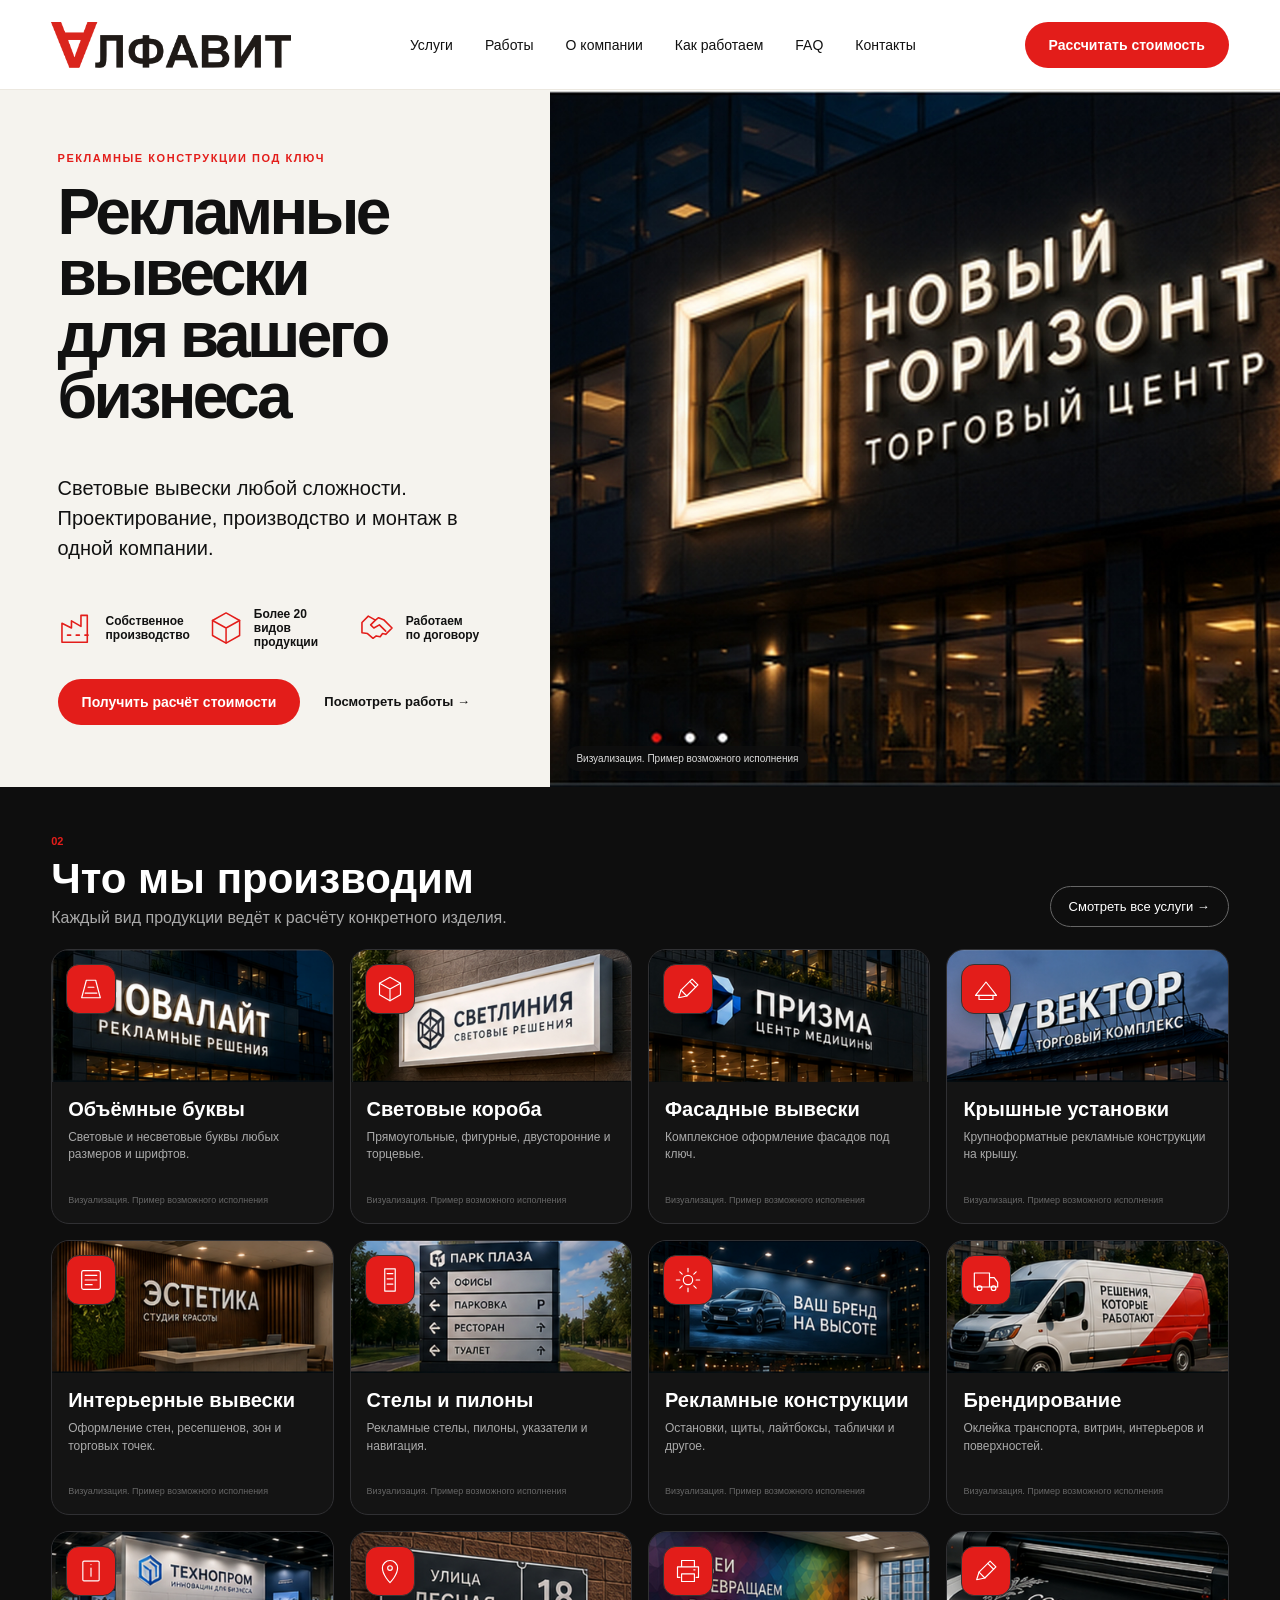
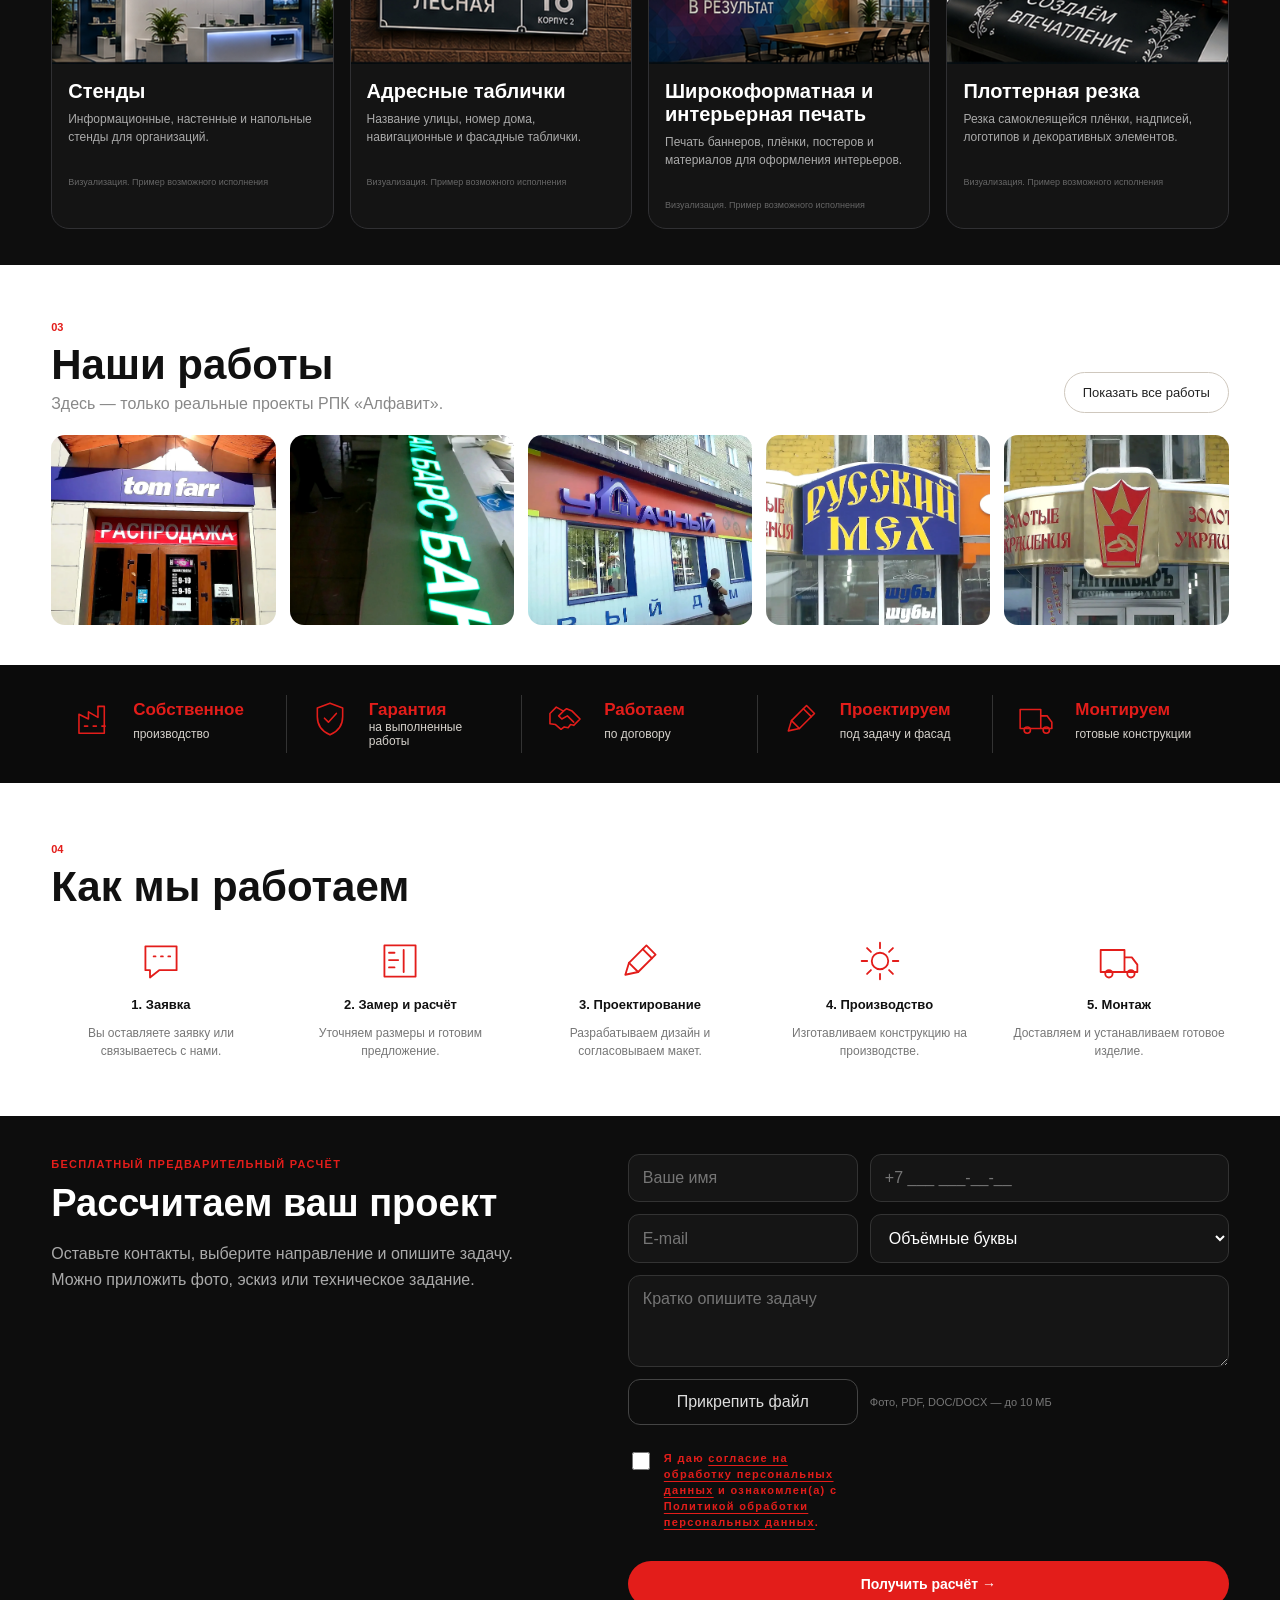
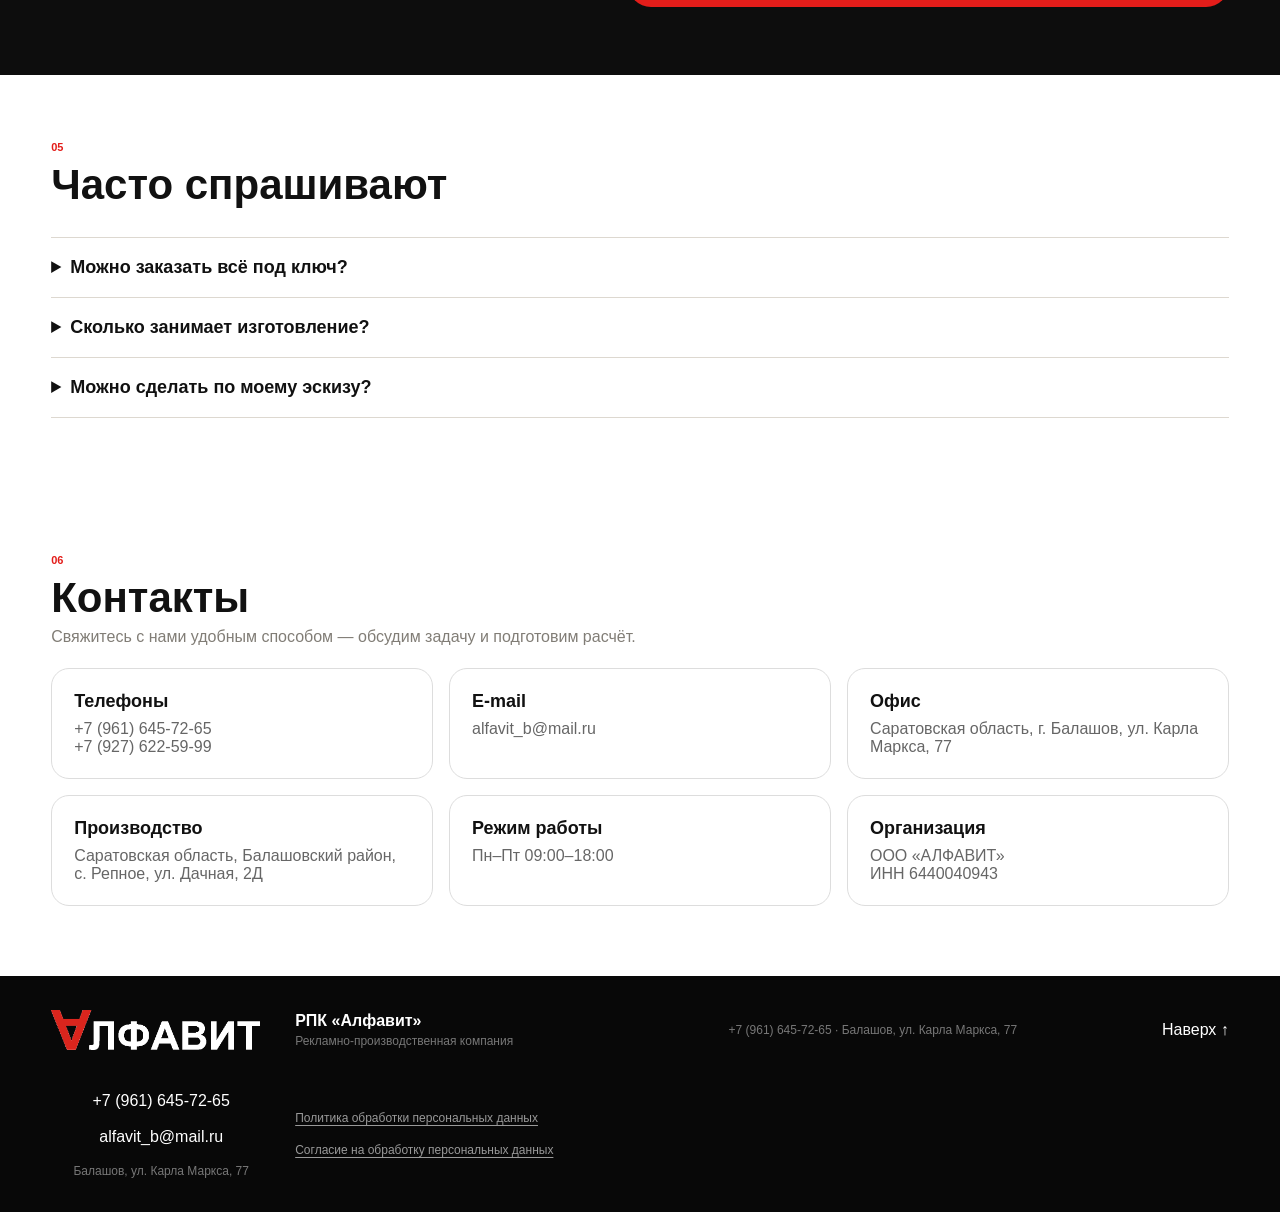
==== commit d23316f0: "Add files via upload" ====
--- a/index.html
+++ b/index.html
@@ -2,7 +2,8 @@
 
 <html lang="ru">
 <head>
-<!-- BUILD: ALFAVIT-AUDIT-FIXED-20260819 -->
+<!-- BUILD: ALFAVIT-PRODUCTION-NO-TELEGRAM-20260820 -->
+
 <meta charset="utf-8"/>
 <meta content="width=device-width,initial-scale=1" name="viewport"/>
 <title>РПК «Алфавит» — рекламные вывески и наружная реклама</title>
@@ -216,7 +217,7 @@
 <select aria-label="Услуга" id="serviceSelect" name="service"><option>Объёмные буквы</option><option>Световые короба</option><option>Фасадные вывески</option><option>Крышные установки</option><option>Интерьерные вывески</option><option>Стелы и пилоны</option><option>Рекламные конструкции</option><option>Брендирование</option><option>Стенды</option><option>Адресные таблички</option><option>Широкоформатная и интерьерная печать</option><option>Плоттерная резка</option></select>
 <textarea aria-label="Описание задачи" name="message" placeholder="Кратко опишите задачу"></textarea>
 <label class="file-label">Прикрепить файл<input accept="image/*,.pdf,.doc,.docx" aria-label="Прикрепить файл" name="attachment" type="file"/></label><small class="file-hint">Фото, PDF, DOC/DOCX — до 10 МБ</small>
-<label class="consent"><input name="consent" required="" type="checkbox"/> Согласен на обработку данных для ответа на заявку. <a href="#privacy-note">Подробнее</a></label>
+<label class="pd-consent"><input id="pd-consent" name="pd_consent" required type="checkbox" value="yes"/><span>Я даю <a href="consent-personal-data.html" target="_blank" rel="noopener">согласие на обработку персональных данных</a> и ознакомлен(а) с <a href="privacy-policy.html" target="_blank" rel="noopener">Политикой обработки персональных данных</a>.</span></label><input name="consent_version" type="hidden" value="1.0-2026-08-20"/>
 <button class="primary" type="submit">Получить расчёт →</button>
 <div aria-live="polite" class="form-status" id="formStatus"></div>
 </form>
@@ -229,30 +230,15 @@
 </section>
 </main>
 <section class="contacts" id="contacts">
-<div class="section-head"><div><small>06</small><h2>Контакты</h2><p>Свяжитесь с РПК «Алфавит» удобным способом.</p></div></div>
+<div class="section-head"><div><small>06</small><h2>Контакты</h2><p>Свяжитесь с нами удобным способом — обсудим задачу и подготовим расчёт.</p></div></div>
 <div class="contact-grid">
-<article>
-<b>Телефоны</b>
-<span data-contact="phone">
-<a href="tel:+79616457265">+7 (961) 645-72-65</a><br/>
-<a href="tel:+79276225999">+7 (927) 622-59-99</a>
-</span>
-</article>
-
-<article>
-<b>Офис</b>
-<span data-contact="address">Саратовская область, г. Балашов, ул. Карла Маркса, 77</span>
-</article>
-<article>
-<b>Производство</b>
-<span>Саратовская область, Балашовский район, с. Репное, ул. Дачная, 2Д</span>
-</article>
-<article>
-<b>Режим работы</b>
-<span>Пн–Пт 09:00–18:00</span>
-</article>
-<article><b>Организация</b><span>ООО «АЛФАВИТ» · ИНН 6440040943</span></article></div><div class="privacy-note" id="privacy-note">Отправляя форму, вы передаёте контактные данные ООО «АЛФАВИТ» исключительно для обработки обращения. Перед публикацией на основном домене текст политики обработки персональных данных следует утвердить у владельца сайта.</div>
-</section>
+<article><b>Телефоны</b><span><a href="tel:+79616457265">+7 (961) 645-72-65</a><br><a href="tel:+79276225999">+7 (927) 622-59-99</a></span></article>
+<article><b>E-mail</b><span><a href="mailto:alfavit_b@mail.ru">alfavit_b@mail.ru</a></span></article>
+<article><b>Офис</b><span>Саратовская область, г. Балашов, ул. Карла Маркса, 77</span></article>
+<article><b>Производство</b><span>Саратовская область, Балашовский район, с. Репное, ул. Дачная, 2Д</span></article>
+<article><b>Режим работы</b><span>Пн–Пт 09:00–18:00</span></article>
+<article><b>Организация</b><span>ООО «АЛФАВИТ»<br>ИНН 6440040943</span></article>
+</div></section>
 <div aria-hidden="true" aria-labelledby="modalTitle" aria-modal="true" class="modal" id="serviceModal" role="dialog"><div class="modal-card"><button aria-label="Закрыть" class="modal-close">×</button><h3 id="modalTitle"></h3><p id="modalText"></p><button class="primary modal-calc">Рассчитать стоимость →</button></div></div>
 <div aria-hidden="true" aria-label="Просмотр работы" aria-modal="true" class="lightbox" id="lightbox" role="dialog"><button aria-label="Закрыть" class="lightbox-close">×</button><button aria-label="Предыдущая" class="lightbox-prev">‹</button><img alt="Работа РПК Алфавит"/><button aria-label="Следующая" class="lightbox-next">›</button></div>
 <footer>
@@ -260,7 +246,7 @@
 <div><b>РПК «Алфавит»</b><span>Рекламно-производственная компания</span></div>
 <div><span><a href="tel:+79616457265">+7 (961) 645-72-65</a> · Балашов, ул. Карла Маркса, 77</span></div>
 <a href="#top">Наверх ↑</a>
-</footer>
+<div class="footer-contacts"><a href="tel:+79616457265">+7 (961) 645-72-65</a><a href="mailto:alfavit_b@mail.ru">alfavit_b@mail.ru</a><span>Балашов, ул. Карла Маркса, 77</span></div><div class="legal-links"><a href="privacy-policy.html">Политика обработки персональных данных</a><a href="consent-personal-data.html">Согласие на обработку персональных данных</a></div></footer>
 <script src="main.js"></script>
 </body>
 </html>
--- a/style.css
+++ b/style.css
@@ -33,3 +33,14 @@
 @media(max-width:1050px){.service-grid{grid-template-columns:repeat(2,minmax(0,1fr))}.contact-grid{grid-template-columns:repeat(2,1fr)}}
 @media(max-width:1000px){.topbar{grid-template-columns:1fr auto auto}.menu-toggle{display:block;order:2}.header-cta{order:3}.topbar nav{display:none;position:absolute;top:100%;left:0;right:0;background:#fff;border-bottom:1px solid #e6e2dc;padding:14px 5vw;box-shadow:0 12px 24px #0001;flex-direction:column;gap:0}.topbar nav.open{display:flex}.topbar nav a{padding:12px 0;border-bottom:1px solid #f0ede8}.topbar nav a:last-child{border-bottom:0}}
 @media(max-width:620px){html{scroll-padding-top:84px}.service-grid{grid-template-columns:1fr}.service-card .service-body p{min-height:0}.contact-grid{grid-template-columns:1fr}.modal-card h3{font-size:26px}.lightbox-prev,.lightbox-next{width:42px;height:58px;font-size:38px}.header-cta{font-size:0;padding:12px}.header-cta::after{content:'Расчёт';font-size:12px}}
+
+.contact-grid a,.footer-contacts a,.form-offline-note a{color:inherit;text-decoration:none}
+.contact-grid a:hover,.footer-contacts a:hover,.form-offline-note a:hover{text-decoration:underline}
+.footer-contacts{display:flex;gap:18px;flex-wrap:wrap;align-items:center;margin-top:18px}
+.form-offline-note{margin:0 0 16px;padding:12px 14px;border:1px solid rgba(255,255,255,.12);border-radius:10px;color:#bbb;background:rgba(255,255,255,.03)}
+@media(max-width:620px){.footer-contacts{flex-direction:column;align-items:flex-start;gap:8px}}
+
+.pd-consent{display:flex;gap:11px;align-items:flex-start;margin:14px 0 18px;font-size:13px;line-height:1.45;color:#bbb}
+.pd-consent input{width:18px;height:18px;margin-top:1px;accent-color:#e31d1a;flex:0 0 auto}
+.pd-consent a,.legal-links a{color:inherit;text-decoration:underline;text-underline-offset:3px}
+.legal-links{display:flex;gap:18px;flex-wrap:wrap;margin-top:16px;font-size:12px;color:#999}
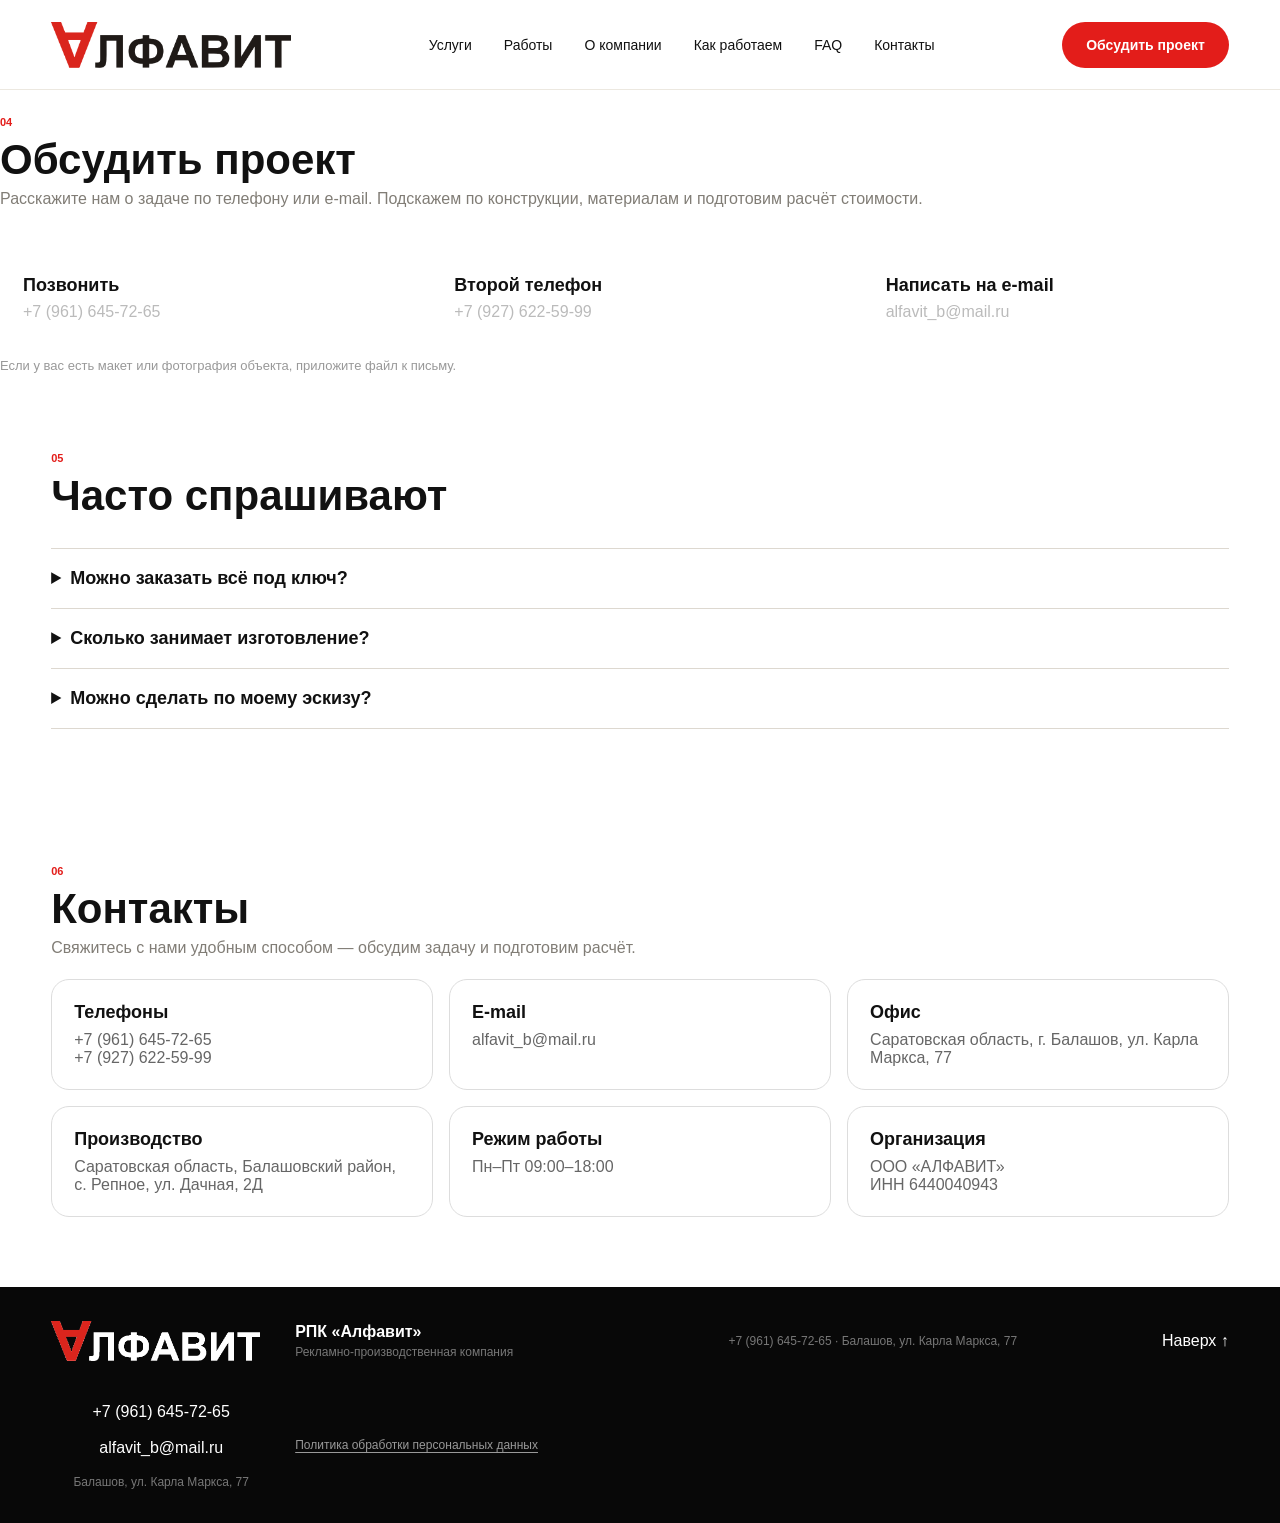
==== commit 2122e7b7: "Add files via upload" ====
--- a/index.html
+++ b/index.html
@@ -21,207 +21,10 @@
 <a href="#faq">FAQ</a>
 <a href="#contacts">Контакты</a>
 </nav>
-<a class="header-cta" href="#calc">Рассчитать стоимость</a>
+<a class="header-cta" href="#calc">Обсудить проект</a>
 </header>
 <main id="top">
-<section class="hero">
-<div class="hero-copy">
-<span class="eyebrow">РЕКЛАМНЫЕ КОНСТРУКЦИИ ПОД КЛЮЧ</span>
-<h1>Рекламные<br/>вывески<br/>для вашего<br/>бизнеса</h1>
-<p>Световые вывески любой сложности. Проектирование, производство и монтаж в одной компании.</p>
-<div class="hero-benefits">
-<div><i><svg viewbox="0 0 48 48"><path d="M5 42V18l12 6v-9l12 7V8h8v34H5Z"></path><path d="M12 33h4m7 0h4m7 0h4"></path></svg></i><span>Собственное<br/>производство</span></div>
-<div><i><svg viewbox="0 0 48 48"><path d="M24 4 42 14v20L24 44 6 34V14L24 4Z"></path><path d="m6 14 18 10 18-10M24 24v20"></path></svg></i><span>Более 20 видов<br/>продукции</span></div>
-<div><i><svg viewbox="0 0 48 48"><path d="m5 17 8-8 9 5 4-3 7 3 10 10-8 8-4-1-3 4-5-1-4 3-7-6-7-1V17Z"></path><path d="m22 14-6 6 4 4 7-4 8 8"></path></svg></i><span>Работаем<br/>по договору</span></div>
-</div>
-<div class="hero-actions">
-<a class="primary" href="#calc">Получить расчёт стоимости</a>
-<a class="text-link" href="#works">Посмотреть работы →</a>
-</div>
-</div>
-<div class="hero-image">
-<img alt="Визуализация рекламной вывески «Новый горизонт»" decoding="async" fetchpriority="high" height="1067" src="hero-novyi-gorizont.jpg" width="1600"/>
-<span>Визуализация. Пример возможного исполнения</span>
-</div>
-</section>
-<section class="services" id="services">
-<div class="section-head dark-head">
-<div><small>02</small><h2>Что мы производим</h2><p>Каждый вид продукции ведёт к расчёту конкретного изделия.</p></div>
-<a class="ghost" href="#calc">Смотреть все услуги →</a>
-</div>
-<div class="service-grid">
-<article aria-haspopup="dialog" aria-label="Подробнее: Объёмные буквы" class="service-card" data-service="Объёмные буквы" role="button" tabindex="0">
-<img alt="Объёмные буквы — визуализация" decoding="async" height="660" loading="lazy" src="service-letters.jpg?v=20260819-finalclean" width="1400"/>
-<div class="service-icon"><svg viewbox="0 0 48 48"><path d="M8 39h32L32 9H16L8 39Z"></path><path d="M14 31h20M19 21h10"></path></svg></div>
-<div class="service-body">
-<h3>Объёмные буквы</h3>
-<p>Световые и несветовые буквы любых размеров и шрифтов.</p>
-<span>Визуализация. Пример возможного исполнения</span>
-</div>
-</article>
-<article aria-haspopup="dialog" aria-label="Подробнее: Световые короба" class="service-card" data-service="Световые короба" role="button" tabindex="0">
-<img alt="Световые короба — визуализация" decoding="async" height="660" loading="lazy" src="service-lightbox.jpg?v=20260819-finalclean" width="1400"/>
-<div class="service-icon"><svg viewbox="0 0 48 48"><path d="M24 4 42 14v20L24 44 6 34V14L24 4Z"></path><path d="m6 14 18 10 18-10M24 24v20"></path></svg></div>
-<div class="service-body">
-<h3>Световые короба</h3>
-<p>Прямоугольные, фигурные, двусторонние и торцевые.</p>
-<span>Визуализация. Пример возможного исполнения</span>
-</div>
-</article>
-<article aria-haspopup="dialog" aria-label="Подробнее: Фасадные вывески" class="service-card" data-service="Фасадные вывески" role="button" tabindex="0">
-<img alt="Фасадные вывески — визуализация" decoding="async" height="660" loading="lazy" src="service-facade.jpg?v=20260819-finalclean" width="1400"/>
-<div class="service-icon"><svg viewbox="0 0 48 48"><path d="m8 39 4-13L31 7l10 10-19 19-14 3Z"></path><path d="m27 11 10 10M12 26l10 10"></path></svg></div>
-<div class="service-body">
-<h3>Фасадные вывески</h3>
-<p>Комплексное оформление фасадов под ключ.</p>
-<span>Визуализация. Пример возможного исполнения</span>
-</div>
-</article>
-<article aria-haspopup="dialog" aria-label="Подробнее: Крышные установки" class="service-card" data-service="Крышные установки" role="button" tabindex="0">
-<img alt="Крышные установки — визуализация" decoding="async" height="660" loading="lazy" src="service-roof.jpg?v=20260819-finalclean" width="1400"/>
-<div class="service-icon"><svg viewbox="0 0 48 48"><path d="M6 35h36L24 12 6 35Z"></path><path d="M12 35v7h24v-7"></path></svg></div>
-<div class="service-body">
-<h3>Крышные установки</h3>
-<p>Крупноформатные рекламные конструкции на крышу.</p>
-<span>Визуализация. Пример возможного исполнения</span>
-</div>
-</article>
-<article aria-haspopup="dialog" aria-label="Подробнее: Интерьерные вывески" class="service-card" data-service="Интерьерные вывески" role="button" tabindex="0">
-<img alt="Интерьерные вывески — визуализация" decoding="async" height="660" loading="lazy" src="service-interior.jpg?v=20260819-finalclean" width="1400"/>
-<div class="service-icon"><svg viewbox="0 0 48 48"><rect height="32" rx="3" width="32" x="8" y="8"></rect><path d="M14 16h20M14 24h20M14 32h12"></path></svg></div>
-<div class="service-body">
-<h3>Интерьерные вывески</h3>
-<p>Оформление стен, ресепшенов, зон и торговых точек.</p>
-<span>Визуализация. Пример возможного исполнения</span>
-</div>
-</article>
-<article aria-haspopup="dialog" aria-label="Подробнее: Стелы и пилоны" class="service-card" data-service="Стелы и пилоны" role="button" tabindex="0">
-<img alt="Стелы и пилоны — визуализация" decoding="async" height="660" loading="lazy" src="service-pylon.jpg?v=20260819-finalclean" width="1400"/>
-<div class="service-icon"><svg viewbox="0 0 48 48"><path d="M15 5h18v38H15z"></path><path d="M19 13h10M19 22h10M19 31h10"></path></svg></div>
-<div class="service-body">
-<h3>Стелы и пилоны</h3>
-<p>Рекламные стелы, пилоны, указатели и навигация.</p>
-<span>Визуализация. Пример возможного исполнения</span>
-</div>
-</article>
-<article aria-haspopup="dialog" aria-label="Подробнее: Рекламные конструкции" class="service-card" data-service="Рекламные конструкции" role="button" tabindex="0">
-<img alt="Рекламные конструкции — визуализация" decoding="async" height="660" loading="lazy" src="service-structures.jpg?v=20260819-finalclean" width="1400"/>
-<div class="service-icon"><svg viewbox="0 0 48 48"><circle cx="24" cy="24" r="8"></circle><path d="M24 4v6m0 28v6M4 24h6m28 0h6M10 10l4 4m20 20 4 4m0-28-4 4M14 34l-4 4"></path></svg></div>
-<div class="service-body">
-<h3>Рекламные конструкции</h3>
-<p>Остановки, щиты, лайтбоксы, таблички и другое.</p>
-<span>Визуализация. Пример возможного исполнения</span>
-</div>
-</article>
-<article aria-haspopup="dialog" aria-label="Подробнее: Брендирование" class="service-card" data-service="Брендирование" role="button" tabindex="0">
-<img alt="Брендирование — визуализация" decoding="async" height="660" loading="lazy" src="service-branding.jpg?v=20260819-finalclean" width="1400"/>
-<div class="service-icon"><svg viewbox="0 0 48 48"><path d="M4 12h26v24H4zM30 20h8l6 8v8H30z"></path><circle cx="13" cy="38" r="4"></circle><circle cx="37" cy="38" r="4"></circle></svg></div>
-<div class="service-body">
-<h3>Брендирование</h3>
-<p>Оклейка транспорта, витрин, интерьеров и поверхностей.</p>
-<span>Визуализация. Пример возможного исполнения</span>
-</div>
-</article>
-<article aria-haspopup="dialog" aria-label="Подробнее: Стенды" class="service-card" data-service="Стенды" role="button" tabindex="0">
-<img alt="Стенды — визуализация" decoding="async" height="660" loading="lazy" src="service-stands.jpg?v=20260819-finalclean" width="1400"/>
-<div class="service-icon"><svg viewbox="0 0 48 48"><rect height="34" rx="2" width="28" x="10" y="7"></rect><path d="M24 19v14M24 13h.01"></path></svg></div>
-<div class="service-body">
-<h3>Стенды</h3>
-<p>Информационные, настенные и напольные стенды для организаций.</p>
-<span>Визуализация. Пример возможного исполнения</span>
-</div>
-</article>
-<article aria-haspopup="dialog" aria-label="Подробнее: Адресные таблички" class="service-card" data-service="Адресные таблички" role="button" tabindex="0">
-<img alt="Адресные таблички — визуализация" decoding="async" height="660" loading="lazy" src="service-address.jpg?v=20260819-finalclean" width="1400"/>
-<div class="service-icon"><svg viewbox="0 0 48 48"><path d="M24 44s13-13 13-25a13 13 0 1 0-26 0c0 12 13 25 13 25Z"></path><circle cx="24" cy="19" r="4"></circle></svg></div>
-<div class="service-body">
-<h3>Адресные таблички</h3>
-<p>Название улицы, номер дома, навигационные и фасадные таблички.</p>
-<span>Визуализация. Пример возможного исполнения</span>
-</div>
-</article>
-<article aria-haspopup="dialog" aria-label="Подробнее: Широкоформатная и интерьерная печать" class="service-card" data-service="Широкоформатная и интерьерная печать" role="button" tabindex="0">
-<img alt="Широкоформатная и интерьерная печать — визуализация" decoding="async" height="660" loading="lazy" src="service-print.jpg?v=20260819-finalclean" width="1400"/>
-<div class="service-icon"><svg viewbox="0 0 48 48"><path d="M13 16V6h22v10M10 35H6V17h36v18h-4"></path><rect height="13" width="22" x="13" y="29"></rect><path d="M34 22h2"></path></svg></div>
-<div class="service-body">
-<h3>Широкоформатная и интерьерная печать</h3>
-<p>Печать баннеров, плёнки, постеров и материалов для оформления интерьеров.</p>
-<span>Визуализация. Пример возможного исполнения</span>
-</div>
-</article>
-<article aria-haspopup="dialog" aria-label="Подробнее: Плоттерная резка" class="service-card" data-service="Плоттерная резка" role="button" tabindex="0">
-<img alt="Плоттерная резка — визуализация" decoding="async" height="660" loading="lazy" src="service-plotter.jpg?v=20260819-finalclean" width="1400"/>
-<div class="service-icon"><svg viewbox="0 0 48 48"><path d="m8 39 4-13L31 7l10 10-19 19-14 3Z"></path><path d="m27 11 10 10M12 26l10 10"></path></svg></div>
-<div class="service-body">
-<h3>Плоттерная резка</h3>
-<p>Резка самоклеящейся плёнки, надписей, логотипов и декоративных элементов.</p>
-<span>Визуализация. Пример возможного исполнения</span>
-</div>
-</article>
-</div>
-</section>
-<section class="works" id="works">
-<div class="section-head">
-<div><small>03</small><h2>Наши работы</h2><p>Здесь — только реальные проекты РПК «Алфавит».</p></div>
-<button class="outline" id="showAllWorks">Показать все работы</button>
-</div>
-<div class="works-row">
-<figure class="work-card">
-<img alt="Реализованный проект РПК «Алфавит» — наружная вывеска" decoding="async" height="960" loading="lazy" src="work-01.webp" width="1280"/>
-</figure>
-<figure class="work-card">
-<img alt="Реализованный проект РПК «Алфавит» — световые объёмные буквы" decoding="async" height="1707" loading="lazy" src="work-02.webp" width="1280"/>
-</figure>
-<figure class="work-card">
-<img alt="Реализованный проект РПК «Алфавит» — оформление фасада" decoding="async" height="960" loading="lazy" src="work-03.webp" width="1280"/>
-</figure>
-<figure class="work-card">
-<img alt="Реализованный проект РПК «Алфавит» — фасадная рекламная конструкция" decoding="async" height="960" loading="lazy" src="work-04.webp" width="1280"/>
-</figure>
-<figure class="work-card">
-<img alt="Реализованный проект РПК «Алфавит» — наружная реклама" decoding="async" height="960" loading="lazy" src="work-05.webp" width="1280"/>
-</figure></div>
-<div class="works-more" id="worksMore">
-<figure class="work-card"><img alt="Реализованный проект РПК «Алфавит» — работа 6" decoding="async" height="960" loading="lazy" src="work-06.webp" width="1280"/></figure><figure class="work-card"><img alt="Реализованный проект РПК «Алфавит» — работа 7" decoding="async" height="960" loading="lazy" src="work-07.webp" width="1280"/></figure><figure class="work-card"><img alt="Реализованный проект РПК «Алфавит» — работа 8" decoding="async" height="960" loading="lazy" src="work-08.webp" width="1280"/></figure><figure class="work-card"><img alt="Реализованный проект РПК «Алфавит» — работа 9" decoding="async" height="540" loading="lazy" src="work-09.webp" width="960"/></figure><figure class="work-card"><img alt="Реализованный проект РПК «Алфавит» — работа 10" decoding="async" height="1080" loading="lazy" src="work-10.webp" width="1080"/></figure><figure class="work-card"><img alt="Реализованный проект РПК «Алфавит» — работа 11" decoding="async" height="1080" loading="lazy" src="work-11.webp" width="1080"/></figure><figure class="work-card"><img alt="Реализованный проект РПК «Алфавит» — работа 12" decoding="async" height="567" loading="lazy" src="work-12.webp" width="1008"/></figure><figure class="work-card"><img alt="Реализованный проект РПК «Алфавит» — работа 13" decoding="async" height="567" loading="lazy" src="work-13.webp" width="1008"/></figure><figure class="work-card"><img alt="Реализованный проект РПК «Алфавит» — работа 14" decoding="async" height="521" loading="lazy" src="work-14.webp" width="1156"/></figure><figure class="work-card"><img alt="Реализованный проект РПК «Алфавит» — работа 15" decoding="async" height="960" loading="lazy" src="work-15.webp" width="1280"/></figure><figure class="work-card"><img alt="Реализованный проект РПК «Алфавит» — работа 16" decoding="async" height="960" loading="lazy" src="work-16.webp" width="1280"/></figure><figure class="work-card"><img alt="Реализованный проект РПК «Алфавит» — работа 17" decoding="async" height="960" loading="lazy" src="work-17.webp" width="1280"/></figure><figure class="work-card"><img alt="Реализованный проект РПК «Алфавит» — работа 18" decoding="async" height="960" loading="lazy" src="work-18.webp" width="1280"/></figure><figure class="work-card"><img alt="Реализованный проект РПК «Алфавит» — работа 19" decoding="async" height="960" loading="lazy" src="work-19.webp" width="1280"/></figure><figure class="work-card"><img alt="Реализованный проект РПК «Алфавит» — работа 20" decoding="async" height="960" loading="lazy" src="work-20.webp" width="1280"/></figure>
-</div>
-</section>
-<section class="stats" id="about">
-<div><i><svg viewbox="0 0 48 48"><path d="M5 42V18l12 6v-9l12 7V8h8v34H5Z"></path><path d="M12 33h4m7 0h4m7 0h4"></path></svg></i><b>Собственное</b><span>производство</span></div>
-<div><i><svg viewbox="0 0 48 48"><path d="M24 4 40 10v11c0 11-7 19-16 23C15 40 8 32 8 21V10l16-6Z"></path><path d="m17 23 5 5 10-11"></path></svg></i><b>Гарантия</b><span>на выполненные работы</span></div>
-<div><i><svg viewbox="0 0 48 48"><path d="m5 17 8-8 9 5 4-3 7 3 10 10-8 8-4-1-3 4-5-1-4 3-7-6-7-1V17Z"></path><path d="m22 14-6 6 4 4 7-4 8 8"></path></svg></i><b>Работаем</b><span>по договору</span></div>
-<div><i><svg viewbox="0 0 48 48"><path d="m8 39 4-13L31 7l10 10-19 19-14 3Z"></path><path d="m27 11 10 10M12 26l10 10"></path></svg></i><b>Проектируем</b><span>под задачу и фасад</span></div>
-<div><i><svg viewbox="0 0 48 48"><path d="M4 12h26v24H4zM30 20h8l6 8v8H30z"></path><circle cx="13" cy="38" r="4"></circle><circle cx="37" cy="38" r="4"></circle></svg></i><b>Монтируем</b><span>готовые конструкции</span></div>
-</section>
-<section class="steps" id="steps">
-<div class="section-head">
-<div><small>04</small><h2>Как мы работаем</h2></div>
-</div>
-<div class="step-grid">
-<article><i><svg viewbox="0 0 48 48"><path d="M7 8h34v26H22l-10 8v-8H7V8Z"></path><path d="M16 19h2m6 0h2m6 0h2"></path></svg></i><b>1. Заявка</b><p>Вы оставляете заявку или связываетесь с нами.</p></article>
-<article><i><svg viewbox="0 0 48 48"><path d="M7 7h34v34H7z"></path><path d="M12 15h6m-6 8h10m-10 8h6M28 12v24"></path></svg></i><b>2. Замер и расчёт</b><p>Уточняем размеры и готовим предложение.</p></article>
-<article><i><svg viewbox="0 0 48 48"><path d="m8 39 4-13L31 7l10 10-19 19-14 3Z"></path><path d="m27 11 10 10M12 26l10 10"></path></svg></i><b>3. Проектирование</b><p>Разрабатываем дизайн и согласовываем макет.</p></article>
-<article><i><svg viewbox="0 0 48 48"><path d="M24 15a9 9 0 1 0 0 18 9 9 0 0 0 0-18Z"></path><path d="M24 4v6m0 28v6M4 24h6m28 0h6M9.9 9.9l4.2 4.2m19.8 19.8 4.2 4.2m0-28.2-4.2 4.2M14.1 33.9l-4.2 4.2"></path></svg></i><b>4. Производство</b><p>Изготавливаем конструкцию на производстве.</p></article>
-<article><i><svg viewbox="0 0 48 48"><path d="M4 12h26v24H4zM30 20h8l6 8v8H30z"></path><circle cx="13" cy="38" r="4"></circle><circle cx="37" cy="38" r="4"></circle></svg></i><b>5. Монтаж</b><p>Доставляем и устанавливаем готовое изделие.</p></article>
-</div>
-</section>
-<section class="calc" id="calc">
-<div>
-<span>БЕСПЛАТНЫЙ ПРЕДВАРИТЕЛЬНЫЙ РАСЧЁТ</span>
-<h2>Рассчитаем ваш проект</h2>
-<p>Оставьте контакты, выберите направление и опишите задачу. Можно приложить фото, эскиз или техническое задание.</p>
-</div>
-<form enctype="multipart/form-data" id="leadForm"><input aria-hidden="true" autocomplete="off" class="hp-field" name="website" tabindex="-1" type="text"/>
-<input aria-label="Ваше имя" autocomplete="name" name="name" placeholder="Ваше имя" required="" type="text"/>
-<input aria-label="Телефон" autocomplete="tel" inputmode="tel" name="phone" placeholder="+7 ___ ___-__-__" required="" type="tel"/>
-<input aria-label="E-mail" autocomplete="email" name="email" placeholder="E-mail" type="email"/>
-<select aria-label="Услуга" id="serviceSelect" name="service"><option>Объёмные буквы</option><option>Световые короба</option><option>Фасадные вывески</option><option>Крышные установки</option><option>Интерьерные вывески</option><option>Стелы и пилоны</option><option>Рекламные конструкции</option><option>Брендирование</option><option>Стенды</option><option>Адресные таблички</option><option>Широкоформатная и интерьерная печать</option><option>Плоттерная резка</option></select>
-<textarea aria-label="Описание задачи" name="message" placeholder="Кратко опишите задачу"></textarea>
-<label class="file-label">Прикрепить файл<input accept="image/*,.pdf,.doc,.docx" aria-label="Прикрепить файл" name="attachment" type="file"/></label><small class="file-hint">Фото, PDF, DOC/DOCX — до 10 МБ</small>
-<label class="pd-consent"><input id="pd-consent" name="pd_consent" required type="checkbox" value="yes"/><span>Я даю <a href="consent-personal-data.html" target="_blank" rel="noopener">согласие на обработку персональных данных</a> и ознакомлен(а) с <a href="privacy-policy.html" target="_blank" rel="noopener">Политикой обработки персональных данных</a>.</span></label><input name="consent_version" type="hidden" value="1.0-2026-08-20"/>
-<button class="primary" type="submit">Получить расчёт →</button>
-<div aria-live="polite" class="form-status" id="formStatus"></div>
-</form>
-</section>
+<section class="calculator contact-cta" id="calculator"><div class="section-head"><div><small>04</small><h2>Обсудить проект</h2><p>Расскажите нам о задаче по телефону или e-mail. Подскажем по конструкции, материалам и подготовим расчёт стоимости.</p></div></div><div class="contact-cta-grid"><a class="contact-cta-card" href="tel:+79616457265"><b>Позвонить</b><span>+7 (961) 645-72-65</span></a><a class="contact-cta-card" href="tel:+79276225999"><b>Второй телефон</b><span>+7 (927) 622-59-99</span></a><a class="contact-cta-card" href="mailto:alfavit_b@mail.ru?subject=Запрос%20на%20расчёт%20—%20РПК%20Алфавит"><b>Написать на e-mail</b><span>alfavit_b@mail.ru</span></a></div><p class="contact-cta-note">Если у вас есть макет или фотография объекта, приложите файл к письму.</p></section>
 <section class="faq" id="faq">
 <div class="section-head"><div><small>05</small><h2>Часто спрашивают</h2></div></div>
 <details><summary>Можно заказать всё под ключ?</summary><p>Да. В проект можно включить замер, макет, изготовление, доставку и монтаж.</p></details>
@@ -246,7 +49,7 @@
 <div><b>РПК «Алфавит»</b><span>Рекламно-производственная компания</span></div>
 <div><span><a href="tel:+79616457265">+7 (961) 645-72-65</a> · Балашов, ул. Карла Маркса, 77</span></div>
 <a href="#top">Наверх ↑</a>
-<div class="footer-contacts"><a href="tel:+79616457265">+7 (961) 645-72-65</a><a href="mailto:alfavit_b@mail.ru">alfavit_b@mail.ru</a><span>Балашов, ул. Карла Маркса, 77</span></div><div class="legal-links"><a href="privacy-policy.html">Политика обработки персональных данных</a><a href="consent-personal-data.html">Согласие на обработку персональных данных</a></div></footer>
+<div class="footer-contacts"><a href="tel:+79616457265">+7 (961) 645-72-65</a><a href="mailto:alfavit_b@mail.ru">alfavit_b@mail.ru</a><span>Балашов, ул. Карла Маркса, 77</span></div><div class="legal-links"><a href="privacy-policy.html">Политика обработки персональных данных</a></div></footer>
 <script src="main.js"></script>
 </body>
 </html>
--- a/style.css
+++ b/style.css
@@ -44,3 +44,4 @@
 .pd-consent input{width:18px;height:18px;margin-top:1px;accent-color:#e31d1a;flex:0 0 auto}
 .pd-consent a,.legal-links a{color:inherit;text-decoration:underline;text-underline-offset:3px}
 .legal-links{display:flex;gap:18px;flex-wrap:wrap;margin-top:16px;font-size:12px;color:#999}
+.contact-cta-grid{display:grid;grid-template-columns:repeat(3,1fr);gap:14px;margin-top:22px}.contact-cta-card{display:flex;flex-direction:column;gap:7px;padding:22px;border:1px solid rgba(255,255,255,.12);border-radius:16px;background:rgba(255,255,255,.035);color:inherit;text-decoration:none}.contact-cta-card:hover{transform:translateY(-2px);border-color:rgba(227,29,26,.65)}.contact-cta-card b{font-size:18px}.contact-cta-card span{color:#bbb}.contact-cta-note{margin-top:14px;color:#999;font-size:13px}@media(max-width:760px){.contact-cta-grid{grid-template-columns:1fr}}
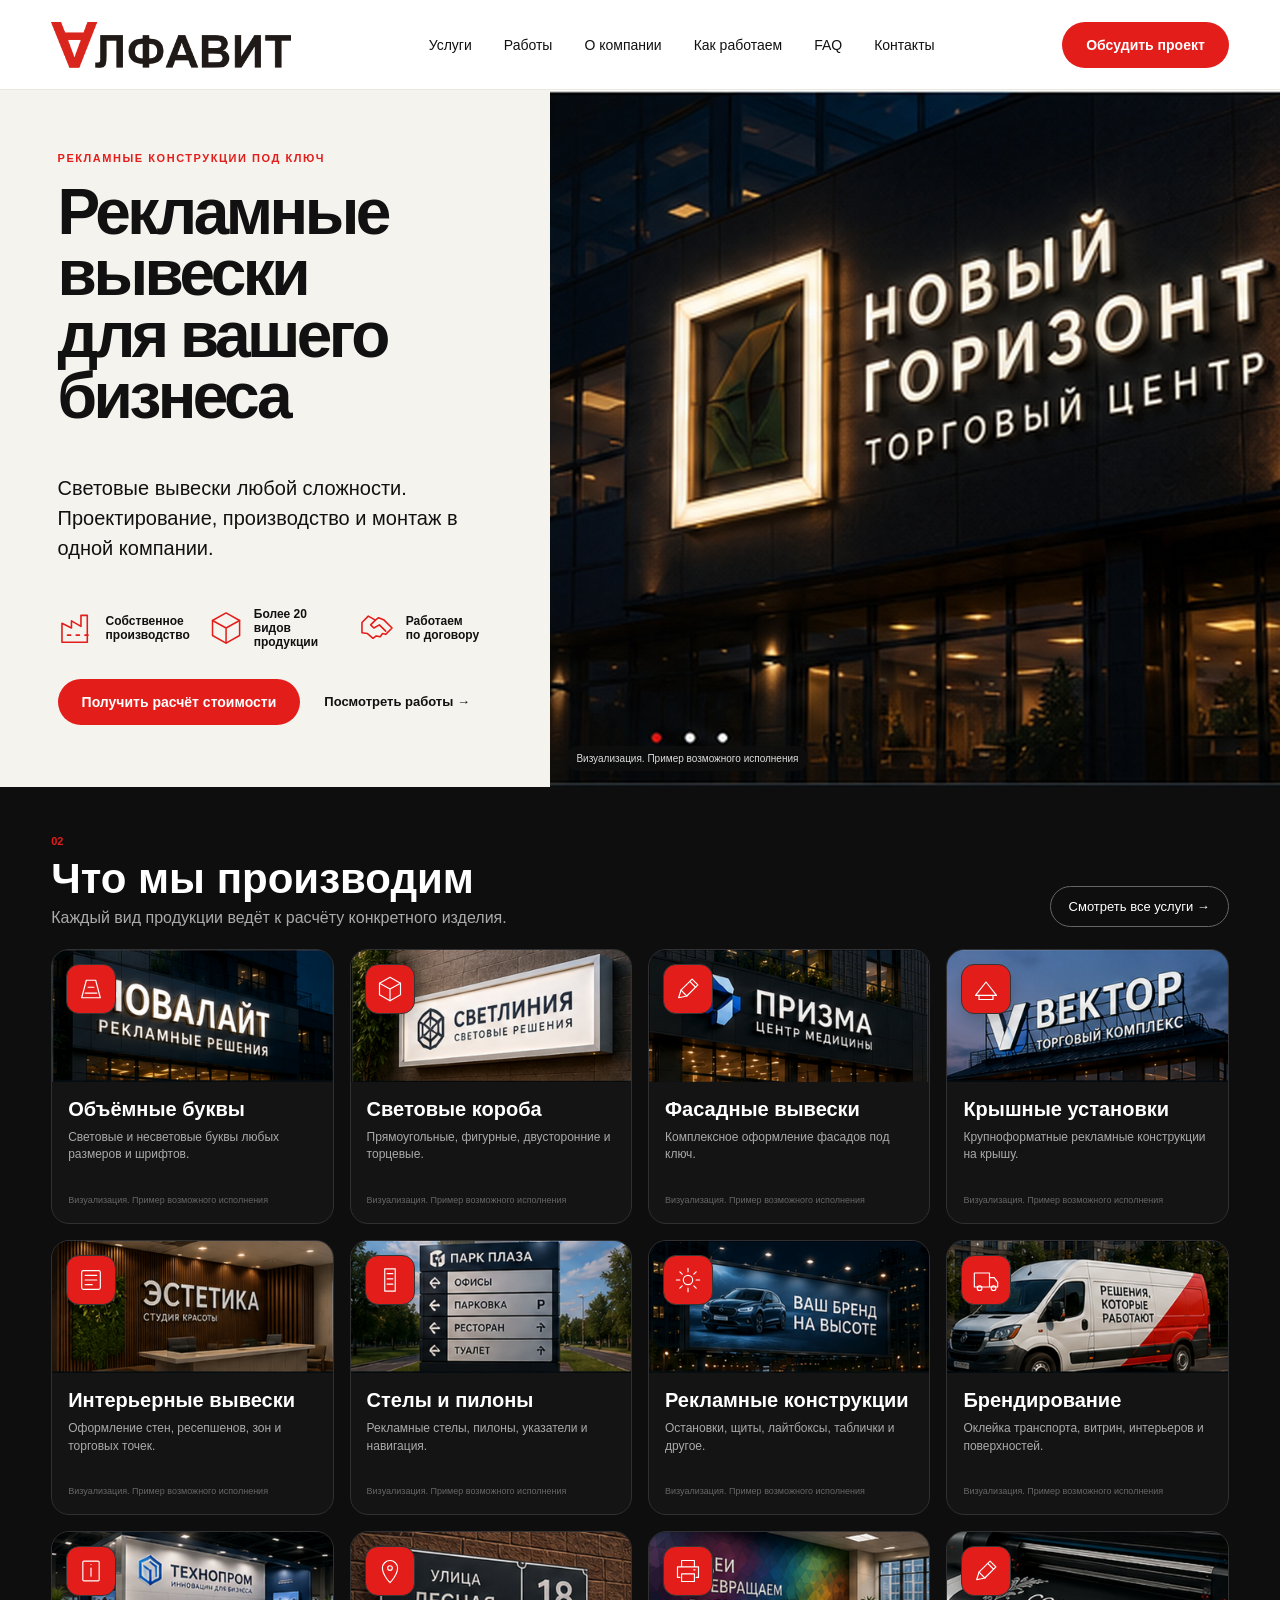
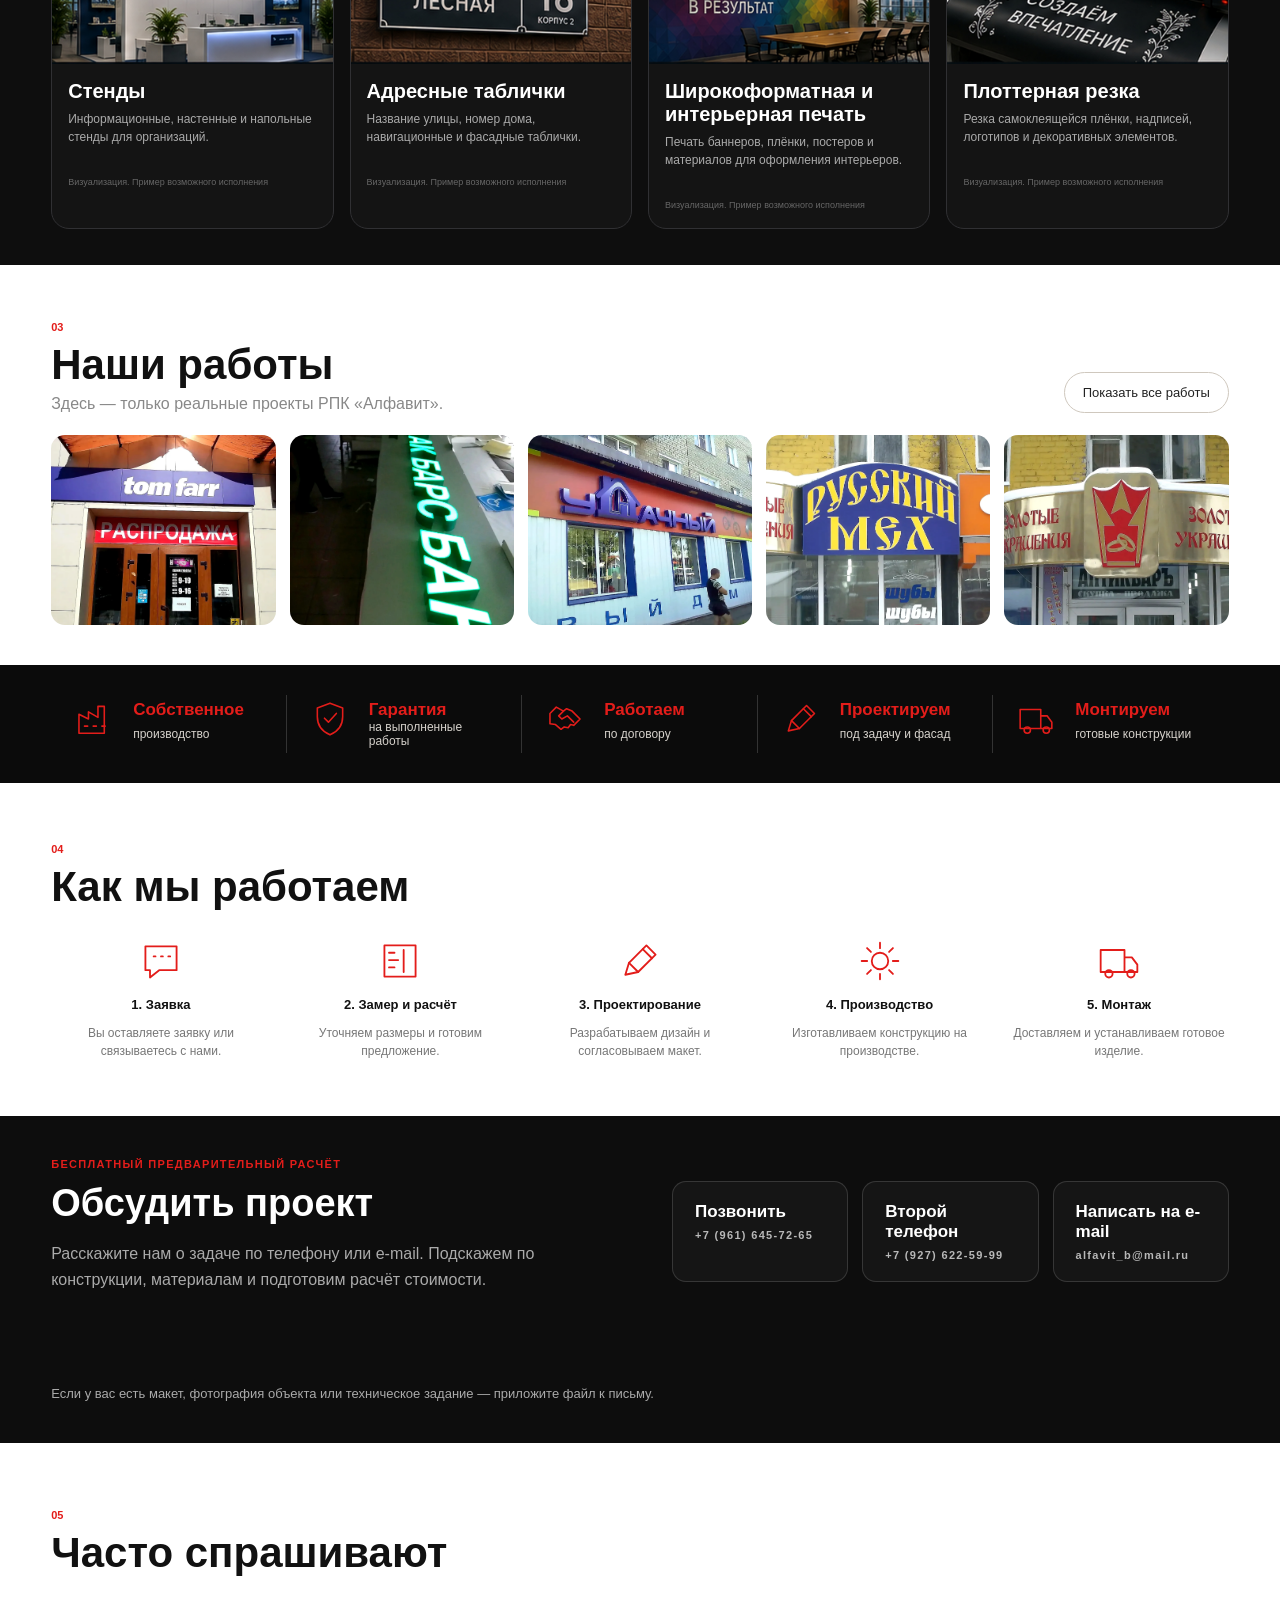
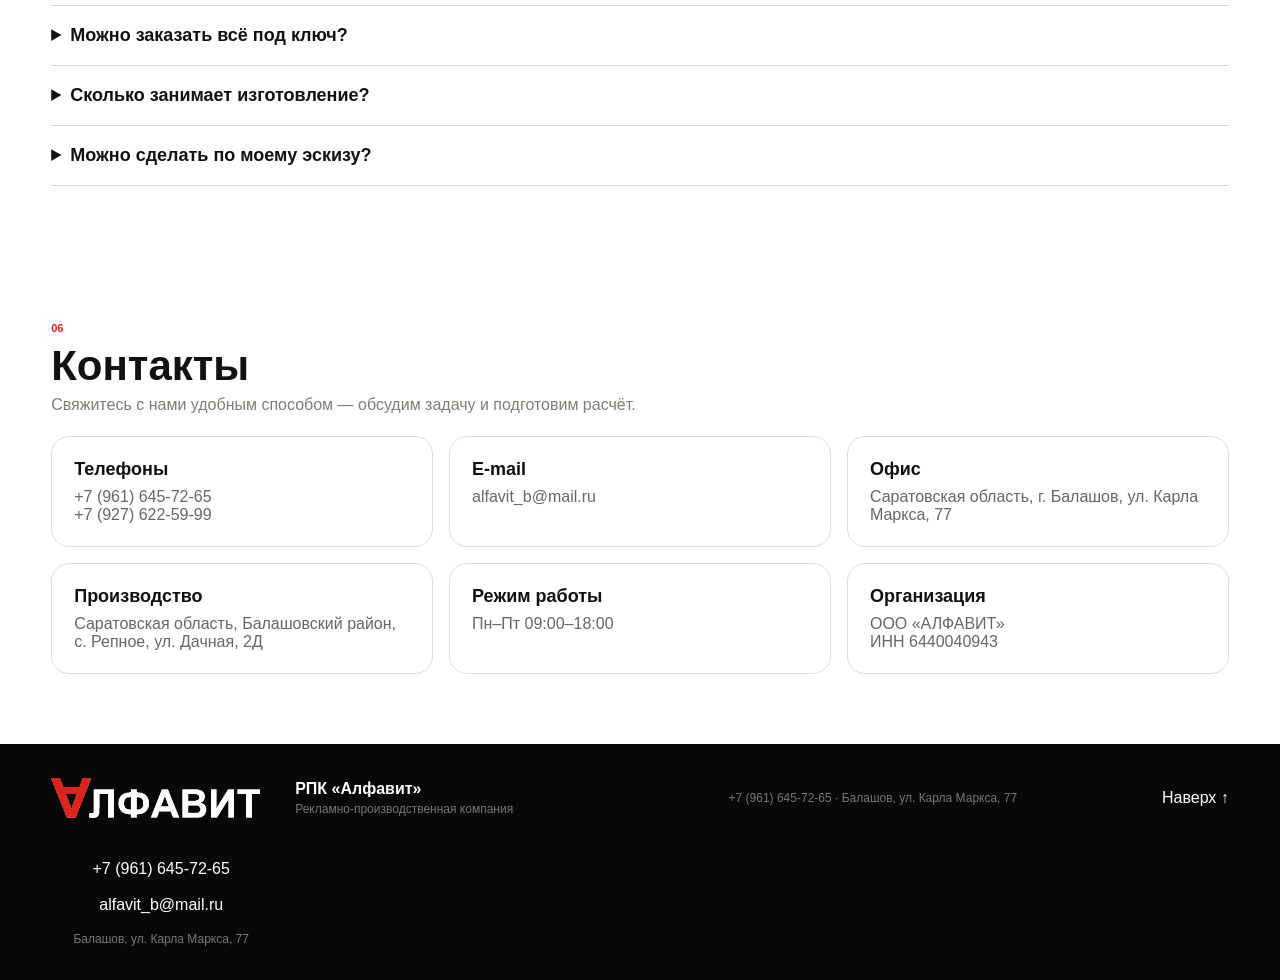
==== commit 122326d0: "Add files via upload" ====
--- a/index.html
+++ b/index.html
@@ -2,7 +2,8 @@
 
 <html lang="ru">
 <head>
-<!-- BUILD: ALFAVIT-PRODUCTION-NO-TELEGRAM-20260820 -->
+<!-- BUILD: ALFAVIT-PUBLIC-NO-FORM-FIXED-20260820 -->
+
 
 <meta charset="utf-8"/>
 <meta content="width=device-width,initial-scale=1" name="viewport"/>
@@ -24,7 +25,199 @@
 <a class="header-cta" href="#calc">Обсудить проект</a>
 </header>
 <main id="top">
-<section class="calculator contact-cta" id="calculator"><div class="section-head"><div><small>04</small><h2>Обсудить проект</h2><p>Расскажите нам о задаче по телефону или e-mail. Подскажем по конструкции, материалам и подготовим расчёт стоимости.</p></div></div><div class="contact-cta-grid"><a class="contact-cta-card" href="tel:+79616457265"><b>Позвонить</b><span>+7 (961) 645-72-65</span></a><a class="contact-cta-card" href="tel:+79276225999"><b>Второй телефон</b><span>+7 (927) 622-59-99</span></a><a class="contact-cta-card" href="mailto:alfavit_b@mail.ru?subject=Запрос%20на%20расчёт%20—%20РПК%20Алфавит"><b>Написать на e-mail</b><span>alfavit_b@mail.ru</span></a></div><p class="contact-cta-note">Если у вас есть макет или фотография объекта, приложите файл к письму.</p></section>
+<section class="hero">
+<div class="hero-copy">
+<span class="eyebrow">РЕКЛАМНЫЕ КОНСТРУКЦИИ ПОД КЛЮЧ</span>
+<h1>Рекламные<br/>вывески<br/>для вашего<br/>бизнеса</h1>
+<p>Световые вывески любой сложности. Проектирование, производство и монтаж в одной компании.</p>
+<div class="hero-benefits">
+<div><i><svg viewbox="0 0 48 48"><path d="M5 42V18l12 6v-9l12 7V8h8v34H5Z"></path><path d="M12 33h4m7 0h4m7 0h4"></path></svg></i><span>Собственное<br/>производство</span></div>
+<div><i><svg viewbox="0 0 48 48"><path d="M24 4 42 14v20L24 44 6 34V14L24 4Z"></path><path d="m6 14 18 10 18-10M24 24v20"></path></svg></i><span>Более 20 видов<br/>продукции</span></div>
+<div><i><svg viewbox="0 0 48 48"><path d="m5 17 8-8 9 5 4-3 7 3 10 10-8 8-4-1-3 4-5-1-4 3-7-6-7-1V17Z"></path><path d="m22 14-6 6 4 4 7-4 8 8"></path></svg></i><span>Работаем<br/>по договору</span></div>
+</div>
+<div class="hero-actions">
+<a class="primary" href="#calc">Получить расчёт стоимости</a>
+<a class="text-link" href="#works">Посмотреть работы →</a>
+</div>
+</div>
+<div class="hero-image">
+<img alt="Визуализация рекламной вывески «Новый горизонт»" decoding="async" fetchpriority="high" height="1067" src="hero-novyi-gorizont.jpg" width="1600"/>
+<span>Визуализация. Пример возможного исполнения</span>
+</div>
+</section>
+<section class="services" id="services">
+<div class="section-head dark-head">
+<div><small>02</small><h2>Что мы производим</h2><p>Каждый вид продукции ведёт к расчёту конкретного изделия.</p></div>
+<a class="ghost" href="#calc">Смотреть все услуги →</a>
+</div>
+<div class="service-grid">
+<article aria-haspopup="dialog" aria-label="Подробнее: Объёмные буквы" class="service-card" data-service="Объёмные буквы" role="button" tabindex="0">
+<img alt="Объёмные буквы — визуализация" decoding="async" height="660" loading="lazy" src="service-letters.jpg?v=20260819-finalclean" width="1400"/>
+<div class="service-icon"><svg viewbox="0 0 48 48"><path d="M8 39h32L32 9H16L8 39Z"></path><path d="M14 31h20M19 21h10"></path></svg></div>
+<div class="service-body">
+<h3>Объёмные буквы</h3>
+<p>Световые и несветовые буквы любых размеров и шрифтов.</p>
+<span>Визуализация. Пример возможного исполнения</span>
+</div>
+</article>
+<article aria-haspopup="dialog" aria-label="Подробнее: Световые короба" class="service-card" data-service="Световые короба" role="button" tabindex="0">
+<img alt="Световые короба — визуализация" decoding="async" height="660" loading="lazy" src="service-lightbox.jpg?v=20260819-finalclean" width="1400"/>
+<div class="service-icon"><svg viewbox="0 0 48 48"><path d="M24 4 42 14v20L24 44 6 34V14L24 4Z"></path><path d="m6 14 18 10 18-10M24 24v20"></path></svg></div>
+<div class="service-body">
+<h3>Световые короба</h3>
+<p>Прямоугольные, фигурные, двусторонние и торцевые.</p>
+<span>Визуализация. Пример возможного исполнения</span>
+</div>
+</article>
+<article aria-haspopup="dialog" aria-label="Подробнее: Фасадные вывески" class="service-card" data-service="Фасадные вывески" role="button" tabindex="0">
+<img alt="Фасадные вывески — визуализация" decoding="async" height="660" loading="lazy" src="service-facade.jpg?v=20260819-finalclean" width="1400"/>
+<div class="service-icon"><svg viewbox="0 0 48 48"><path d="m8 39 4-13L31 7l10 10-19 19-14 3Z"></path><path d="m27 11 10 10M12 26l10 10"></path></svg></div>
+<div class="service-body">
+<h3>Фасадные вывески</h3>
+<p>Комплексное оформление фасадов под ключ.</p>
+<span>Визуализация. Пример возможного исполнения</span>
+</div>
+</article>
+<article aria-haspopup="dialog" aria-label="Подробнее: Крышные установки" class="service-card" data-service="Крышные установки" role="button" tabindex="0">
+<img alt="Крышные установки — визуализация" decoding="async" height="660" loading="lazy" src="service-roof.jpg?v=20260819-finalclean" width="1400"/>
+<div class="service-icon"><svg viewbox="0 0 48 48"><path d="M6 35h36L24 12 6 35Z"></path><path d="M12 35v7h24v-7"></path></svg></div>
+<div class="service-body">
+<h3>Крышные установки</h3>
+<p>Крупноформатные рекламные конструкции на крышу.</p>
+<span>Визуализация. Пример возможного исполнения</span>
+</div>
+</article>
+<article aria-haspopup="dialog" aria-label="Подробнее: Интерьерные вывески" class="service-card" data-service="Интерьерные вывески" role="button" tabindex="0">
+<img alt="Интерьерные вывески — визуализация" decoding="async" height="660" loading="lazy" src="service-interior.jpg?v=20260819-finalclean" width="1400"/>
+<div class="service-icon"><svg viewbox="0 0 48 48"><rect height="32" rx="3" width="32" x="8" y="8"></rect><path d="M14 16h20M14 24h20M14 32h12"></path></svg></div>
+<div class="service-body">
+<h3>Интерьерные вывески</h3>
+<p>Оформление стен, ресепшенов, зон и торговых точек.</p>
+<span>Визуализация. Пример возможного исполнения</span>
+</div>
+</article>
+<article aria-haspopup="dialog" aria-label="Подробнее: Стелы и пилоны" class="service-card" data-service="Стелы и пилоны" role="button" tabindex="0">
+<img alt="Стелы и пилоны — визуализация" decoding="async" height="660" loading="lazy" src="service-pylon.jpg?v=20260819-finalclean" width="1400"/>
+<div class="service-icon"><svg viewbox="0 0 48 48"><path d="M15 5h18v38H15z"></path><path d="M19 13h10M19 22h10M19 31h10"></path></svg></div>
+<div class="service-body">
+<h3>Стелы и пилоны</h3>
+<p>Рекламные стелы, пилоны, указатели и навигация.</p>
+<span>Визуализация. Пример возможного исполнения</span>
+</div>
+</article>
+<article aria-haspopup="dialog" aria-label="Подробнее: Рекламные конструкции" class="service-card" data-service="Рекламные конструкции" role="button" tabindex="0">
+<img alt="Рекламные конструкции — визуализация" decoding="async" height="660" loading="lazy" src="service-structures.jpg?v=20260819-finalclean" width="1400"/>
+<div class="service-icon"><svg viewbox="0 0 48 48"><circle cx="24" cy="24" r="8"></circle><path d="M24 4v6m0 28v6M4 24h6m28 0h6M10 10l4 4m20 20 4 4m0-28-4 4M14 34l-4 4"></path></svg></div>
+<div class="service-body">
+<h3>Рекламные конструкции</h3>
+<p>Остановки, щиты, лайтбоксы, таблички и другое.</p>
+<span>Визуализация. Пример возможного исполнения</span>
+</div>
+</article>
+<article aria-haspopup="dialog" aria-label="Подробнее: Брендирование" class="service-card" data-service="Брендирование" role="button" tabindex="0">
+<img alt="Брендирование — визуализация" decoding="async" height="660" loading="lazy" src="service-branding.jpg?v=20260819-finalclean" width="1400"/>
+<div class="service-icon"><svg viewbox="0 0 48 48"><path d="M4 12h26v24H4zM30 20h8l6 8v8H30z"></path><circle cx="13" cy="38" r="4"></circle><circle cx="37" cy="38" r="4"></circle></svg></div>
+<div class="service-body">
+<h3>Брендирование</h3>
+<p>Оклейка транспорта, витрин, интерьеров и поверхностей.</p>
+<span>Визуализация. Пример возможного исполнения</span>
+</div>
+</article>
+<article aria-haspopup="dialog" aria-label="Подробнее: Стенды" class="service-card" data-service="Стенды" role="button" tabindex="0">
+<img alt="Стенды — визуализация" decoding="async" height="660" loading="lazy" src="service-stands.jpg?v=20260819-finalclean" width="1400"/>
+<div class="service-icon"><svg viewbox="0 0 48 48"><rect height="34" rx="2" width="28" x="10" y="7"></rect><path d="M24 19v14M24 13h.01"></path></svg></div>
+<div class="service-body">
+<h3>Стенды</h3>
+<p>Информационные, настенные и напольные стенды для организаций.</p>
+<span>Визуализация. Пример возможного исполнения</span>
+</div>
+</article>
+<article aria-haspopup="dialog" aria-label="Подробнее: Адресные таблички" class="service-card" data-service="Адресные таблички" role="button" tabindex="0">
+<img alt="Адресные таблички — визуализация" decoding="async" height="660" loading="lazy" src="service-address.jpg?v=20260819-finalclean" width="1400"/>
+<div class="service-icon"><svg viewbox="0 0 48 48"><path d="M24 44s13-13 13-25a13 13 0 1 0-26 0c0 12 13 25 13 25Z"></path><circle cx="24" cy="19" r="4"></circle></svg></div>
+<div class="service-body">
+<h3>Адресные таблички</h3>
+<p>Название улицы, номер дома, навигационные и фасадные таблички.</p>
+<span>Визуализация. Пример возможного исполнения</span>
+</div>
+</article>
+<article aria-haspopup="dialog" aria-label="Подробнее: Широкоформатная и интерьерная печать" class="service-card" data-service="Широкоформатная и интерьерная печать" role="button" tabindex="0">
+<img alt="Широкоформатная и интерьерная печать — визуализация" decoding="async" height="660" loading="lazy" src="service-print.jpg?v=20260819-finalclean" width="1400"/>
+<div class="service-icon"><svg viewbox="0 0 48 48"><path d="M13 16V6h22v10M10 35H6V17h36v18h-4"></path><rect height="13" width="22" x="13" y="29"></rect><path d="M34 22h2"></path></svg></div>
+<div class="service-body">
+<h3>Широкоформатная и интерьерная печать</h3>
+<p>Печать баннеров, плёнки, постеров и материалов для оформления интерьеров.</p>
+<span>Визуализация. Пример возможного исполнения</span>
+</div>
+</article>
+<article aria-haspopup="dialog" aria-label="Подробнее: Плоттерная резка" class="service-card" data-service="Плоттерная резка" role="button" tabindex="0">
+<img alt="Плоттерная резка — визуализация" decoding="async" height="660" loading="lazy" src="service-plotter.jpg?v=20260819-finalclean" width="1400"/>
+<div class="service-icon"><svg viewbox="0 0 48 48"><path d="m8 39 4-13L31 7l10 10-19 19-14 3Z"></path><path d="m27 11 10 10M12 26l10 10"></path></svg></div>
+<div class="service-body">
+<h3>Плоттерная резка</h3>
+<p>Резка самоклеящейся плёнки, надписей, логотипов и декоративных элементов.</p>
+<span>Визуализация. Пример возможного исполнения</span>
+</div>
+</article>
+</div>
+</section>
+<section class="works" id="works">
+<div class="section-head">
+<div><small>03</small><h2>Наши работы</h2><p>Здесь — только реальные проекты РПК «Алфавит».</p></div>
+<button class="outline" id="showAllWorks">Показать все работы</button>
+</div>
+<div class="works-row">
+<figure class="work-card">
+<img alt="Реализованный проект РПК «Алфавит» — наружная вывеска" decoding="async" height="960" loading="lazy" src="work-01.webp" width="1280"/>
+</figure>
+<figure class="work-card">
+<img alt="Реализованный проект РПК «Алфавит» — световые объёмные буквы" decoding="async" height="1707" loading="lazy" src="work-02.webp" width="1280"/>
+</figure>
+<figure class="work-card">
+<img alt="Реализованный проект РПК «Алфавит» — оформление фасада" decoding="async" height="960" loading="lazy" src="work-03.webp" width="1280"/>
+</figure>
+<figure class="work-card">
+<img alt="Реализованный проект РПК «Алфавит» — фасадная рекламная конструкция" decoding="async" height="960" loading="lazy" src="work-04.webp" width="1280"/>
+</figure>
+<figure class="work-card">
+<img alt="Реализованный проект РПК «Алфавит» — наружная реклама" decoding="async" height="960" loading="lazy" src="work-05.webp" width="1280"/>
+</figure></div>
+<div class="works-more" id="worksMore">
+<figure class="work-card"><img alt="Реализованный проект РПК «Алфавит» — работа 6" decoding="async" height="960" loading="lazy" src="work-06.webp" width="1280"/></figure><figure class="work-card"><img alt="Реализованный проект РПК «Алфавит» — работа 7" decoding="async" height="960" loading="lazy" src="work-07.webp" width="1280"/></figure><figure class="work-card"><img alt="Реализованный проект РПК «Алфавит» — работа 8" decoding="async" height="960" loading="lazy" src="work-08.webp" width="1280"/></figure><figure class="work-card"><img alt="Реализованный проект РПК «Алфавит» — работа 9" decoding="async" height="540" loading="lazy" src="work-09.webp" width="960"/></figure><figure class="work-card"><img alt="Реализованный проект РПК «Алфавит» — работа 10" decoding="async" height="1080" loading="lazy" src="work-10.webp" width="1080"/></figure><figure class="work-card"><img alt="Реализованный проект РПК «Алфавит» — работа 11" decoding="async" height="1080" loading="lazy" src="work-11.webp" width="1080"/></figure><figure class="work-card"><img alt="Реализованный проект РПК «Алфавит» — работа 12" decoding="async" height="567" loading="lazy" src="work-12.webp" width="1008"/></figure><figure class="work-card"><img alt="Реализованный проект РПК «Алфавит» — работа 13" decoding="async" height="567" loading="lazy" src="work-13.webp" width="1008"/></figure><figure class="work-card"><img alt="Реализованный проект РПК «Алфавит» — работа 14" decoding="async" height="521" loading="lazy" src="work-14.webp" width="1156"/></figure><figure class="work-card"><img alt="Реализованный проект РПК «Алфавит» — работа 15" decoding="async" height="960" loading="lazy" src="work-15.webp" width="1280"/></figure><figure class="work-card"><img alt="Реализованный проект РПК «Алфавит» — работа 16" decoding="async" height="960" loading="lazy" src="work-16.webp" width="1280"/></figure><figure class="work-card"><img alt="Реализованный проект РПК «Алфавит» — работа 17" decoding="async" height="960" loading="lazy" src="work-17.webp" width="1280"/></figure><figure class="work-card"><img alt="Реализованный проект РПК «Алфавит» — работа 18" decoding="async" height="960" loading="lazy" src="work-18.webp" width="1280"/></figure><figure class="work-card"><img alt="Реализованный проект РПК «Алфавит» — работа 19" decoding="async" height="960" loading="lazy" src="work-19.webp" width="1280"/></figure><figure class="work-card"><img alt="Реализованный проект РПК «Алфавит» — работа 20" decoding="async" height="960" loading="lazy" src="work-20.webp" width="1280"/></figure>
+</div>
+</section>
+<section class="stats" id="about">
+<div><i><svg viewbox="0 0 48 48"><path d="M5 42V18l12 6v-9l12 7V8h8v34H5Z"></path><path d="M12 33h4m7 0h4m7 0h4"></path></svg></i><b>Собственное</b><span>производство</span></div>
+<div><i><svg viewbox="0 0 48 48"><path d="M24 4 40 10v11c0 11-7 19-16 23C15 40 8 32 8 21V10l16-6Z"></path><path d="m17 23 5 5 10-11"></path></svg></i><b>Гарантия</b><span>на выполненные работы</span></div>
+<div><i><svg viewbox="0 0 48 48"><path d="m5 17 8-8 9 5 4-3 7 3 10 10-8 8-4-1-3 4-5-1-4 3-7-6-7-1V17Z"></path><path d="m22 14-6 6 4 4 7-4 8 8"></path></svg></i><b>Работаем</b><span>по договору</span></div>
+<div><i><svg viewbox="0 0 48 48"><path d="m8 39 4-13L31 7l10 10-19 19-14 3Z"></path><path d="m27 11 10 10M12 26l10 10"></path></svg></i><b>Проектируем</b><span>под задачу и фасад</span></div>
+<div><i><svg viewbox="0 0 48 48"><path d="M4 12h26v24H4zM30 20h8l6 8v8H30z"></path><circle cx="13" cy="38" r="4"></circle><circle cx="37" cy="38" r="4"></circle></svg></i><b>Монтируем</b><span>готовые конструкции</span></div>
+</section>
+<section class="steps" id="steps">
+<div class="section-head">
+<div><small>04</small><h2>Как мы работаем</h2></div>
+</div>
+<div class="step-grid">
+<article><i><svg viewbox="0 0 48 48"><path d="M7 8h34v26H22l-10 8v-8H7V8Z"></path><path d="M16 19h2m6 0h2m6 0h2"></path></svg></i><b>1. Заявка</b><p>Вы оставляете заявку или связываетесь с нами.</p></article>
+<article><i><svg viewbox="0 0 48 48"><path d="M7 7h34v34H7z"></path><path d="M12 15h6m-6 8h10m-10 8h6M28 12v24"></path></svg></i><b>2. Замер и расчёт</b><p>Уточняем размеры и готовим предложение.</p></article>
+<article><i><svg viewbox="0 0 48 48"><path d="m8 39 4-13L31 7l10 10-19 19-14 3Z"></path><path d="m27 11 10 10M12 26l10 10"></path></svg></i><b>3. Проектирование</b><p>Разрабатываем дизайн и согласовываем макет.</p></article>
+<article><i><svg viewbox="0 0 48 48"><path d="M24 15a9 9 0 1 0 0 18 9 9 0 0 0 0-18Z"></path><path d="M24 4v6m0 28v6M4 24h6m28 0h6M9.9 9.9l4.2 4.2m19.8 19.8 4.2 4.2m0-28.2-4.2 4.2M14.1 33.9l-4.2 4.2"></path></svg></i><b>4. Производство</b><p>Изготавливаем конструкцию на производстве.</p></article>
+<article><i><svg viewbox="0 0 48 48"><path d="M4 12h26v24H4zM30 20h8l6 8v8H30z"></path><circle cx="13" cy="38" r="4"></circle><circle cx="37" cy="38" r="4"></circle></svg></i><b>5. Монтаж</b><p>Доставляем и устанавливаем готовое изделие.</p></article>
+</div>
+</section>
+<section class="calc contact-cta" id="calc">
+<div>
+<span>БЕСПЛАТНЫЙ ПРЕДВАРИТЕЛЬНЫЙ РАСЧЁТ</span>
+<h2>Обсудить проект</h2>
+<p>Расскажите нам о задаче по телефону или e-mail. Подскажем по конструкции, материалам и подготовим расчёт стоимости.</p>
+</div>
+<div class="contact-cta-grid">
+<a class="contact-cta-card" href="tel:+79616457265"><b>Позвонить</b><span>+7 (961) 645-72-65</span></a>
+<a class="contact-cta-card" href="tel:+79276225999"><b>Второй телефон</b><span>+7 (927) 622-59-99</span></a>
+<a class="contact-cta-card" href="mailto:alfavit_b@mail.ru?subject=Запрос%20на%20расчёт%20—%20РПК%20Алфавит"><b>Написать на e-mail</b><span>alfavit_b@mail.ru</span></a>
+</div>
+<p class="contact-cta-note">Если у вас есть макет, фотография объекта или техническое задание — приложите файл к письму.</p>
+</section>
 <section class="faq" id="faq">
 <div class="section-head"><div><small>05</small><h2>Часто спрашивают</h2></div></div>
 <details><summary>Можно заказать всё под ключ?</summary><p>Да. В проект можно включить замер, макет, изготовление, доставку и монтаж.</p></details>
@@ -42,14 +235,14 @@
 <article><b>Режим работы</b><span>Пн–Пт 09:00–18:00</span></article>
 <article><b>Организация</b><span>ООО «АЛФАВИТ»<br>ИНН 6440040943</span></article>
 </div></section>
-<div aria-hidden="true" aria-labelledby="modalTitle" aria-modal="true" class="modal" id="serviceModal" role="dialog"><div class="modal-card"><button aria-label="Закрыть" class="modal-close">×</button><h3 id="modalTitle"></h3><p id="modalText"></p><button class="primary modal-calc">Рассчитать стоимость →</button></div></div>
+<div aria-hidden="true" aria-labelledby="modalTitle" aria-modal="true" class="modal" id="serviceModal" role="dialog"><div class="modal-card"><button aria-label="Закрыть" class="modal-close">×</button><h3 id="modalTitle"></h3><p id="modalText"></p><button class="primary modal-calc">Обсудить проект →</button></div></div>
 <div aria-hidden="true" aria-label="Просмотр работы" aria-modal="true" class="lightbox" id="lightbox" role="dialog"><button aria-label="Закрыть" class="lightbox-close">×</button><button aria-label="Предыдущая" class="lightbox-prev">‹</button><img alt="Работа РПК Алфавит"/><button aria-label="Следующая" class="lightbox-next">›</button></div>
 <footer>
 <img alt="АЛФАВИТ" src="logo-white.png"/>
 <div><b>РПК «Алфавит»</b><span>Рекламно-производственная компания</span></div>
 <div><span><a href="tel:+79616457265">+7 (961) 645-72-65</a> · Балашов, ул. Карла Маркса, 77</span></div>
 <a href="#top">Наверх ↑</a>
-<div class="footer-contacts"><a href="tel:+79616457265">+7 (961) 645-72-65</a><a href="mailto:alfavit_b@mail.ru">alfavit_b@mail.ru</a><span>Балашов, ул. Карла Маркса, 77</span></div><div class="legal-links"><a href="privacy-policy.html">Политика обработки персональных данных</a></div></footer>
+<div class="footer-contacts"><a href="tel:+79616457265">+7 (961) 645-72-65</a><a href="mailto:alfavit_b@mail.ru">alfavit_b@mail.ru</a><span>Балашов, ул. Карла Маркса, 77</span></div></footer>
 <script src="main.js"></script>
 </body>
 </html>
--- a/style.css
+++ b/style.css
@@ -40,8 +40,12 @@
 .form-offline-note{margin:0 0 16px;padding:12px 14px;border:1px solid rgba(255,255,255,.12);border-radius:10px;color:#bbb;background:rgba(255,255,255,.03)}
 @media(max-width:620px){.footer-contacts{flex-direction:column;align-items:flex-start;gap:8px}}
 
-.pd-consent{display:flex;gap:11px;align-items:flex-start;margin:14px 0 18px;font-size:13px;line-height:1.45;color:#bbb}
-.pd-consent input{width:18px;height:18px;margin-top:1px;accent-color:#e31d1a;flex:0 0 auto}
-.pd-consent a,.legal-links a{color:inherit;text-decoration:underline;text-underline-offset:3px}
-.legal-links{display:flex;gap:18px;flex-wrap:wrap;margin-top:16px;font-size:12px;color:#999}
-.contact-cta-grid{display:grid;grid-template-columns:repeat(3,1fr);gap:14px;margin-top:22px}.contact-cta-card{display:flex;flex-direction:column;gap:7px;padding:22px;border:1px solid rgba(255,255,255,.12);border-radius:16px;background:rgba(255,255,255,.035);color:inherit;text-decoration:none}.contact-cta-card:hover{transform:translateY(-2px);border-color:rgba(227,29,26,.65)}.contact-cta-card b{font-size:18px}.contact-cta-card span{color:#bbb}.contact-cta-note{margin-top:14px;color:#999;font-size:13px}@media(max-width:760px){.contact-cta-grid{grid-template-columns:1fr}}+/* Public contact CTA, no personal-data form */
+.contact-cta{align-items:center}
+.contact-cta-grid{display:grid;grid-template-columns:repeat(3,minmax(0,1fr));gap:14px;width:100%}
+.contact-cta-card{display:flex;flex-direction:column;gap:7px;padding:20px 22px;border:1px solid rgba(255,255,255,.14);border-radius:14px;background:rgba(255,255,255,.035);color:inherit;text-decoration:none;transition:transform .18s ease,border-color .18s ease}
+.contact-cta-card:hover{transform:translateY(-2px);border-color:#e31d1a}
+.contact-cta-card b{font-size:17px;color:#fff}
+.contact-cta-card span{color:#b8b8b8}
+.contact-cta-note{grid-column:1/-1;margin:12px 0 0;color:#999;font-size:13px}
+@media(max-width:800px){.contact-cta-grid{grid-template-columns:1fr}.contact-cta{display:block}}
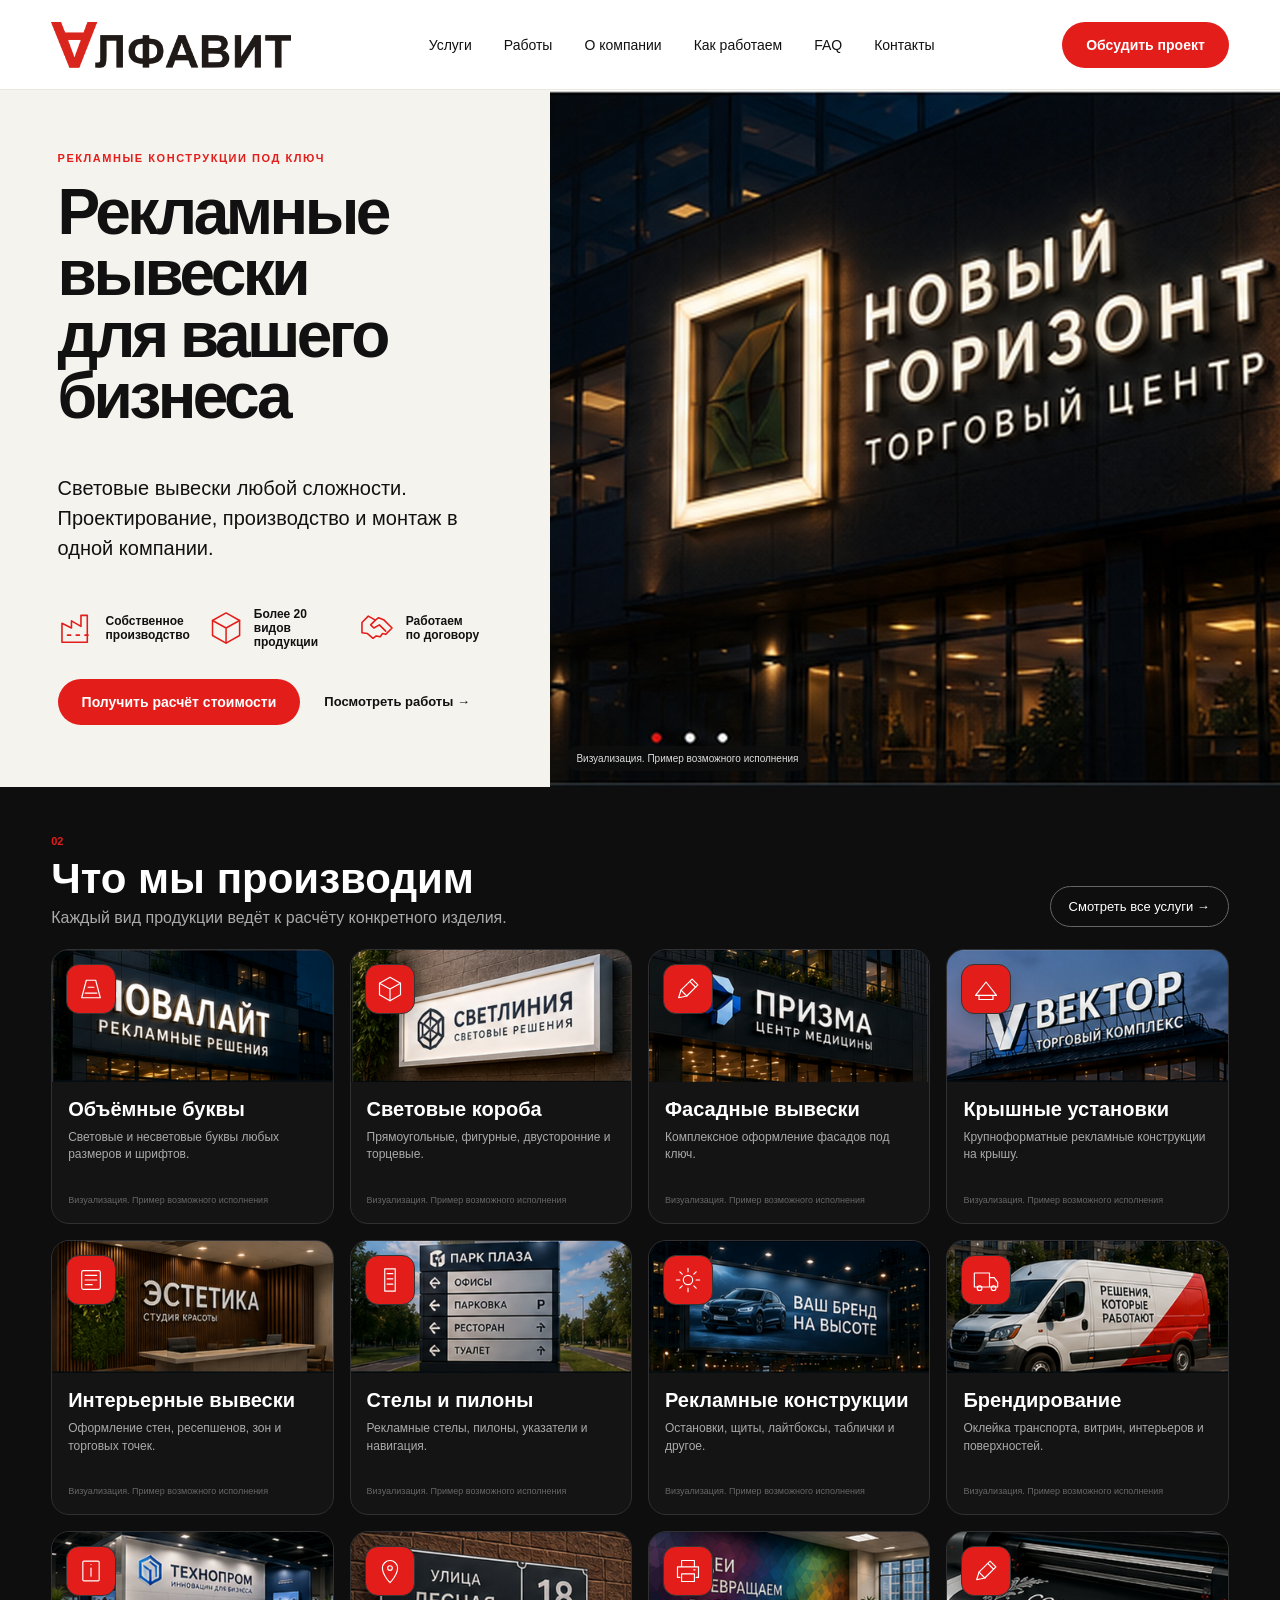
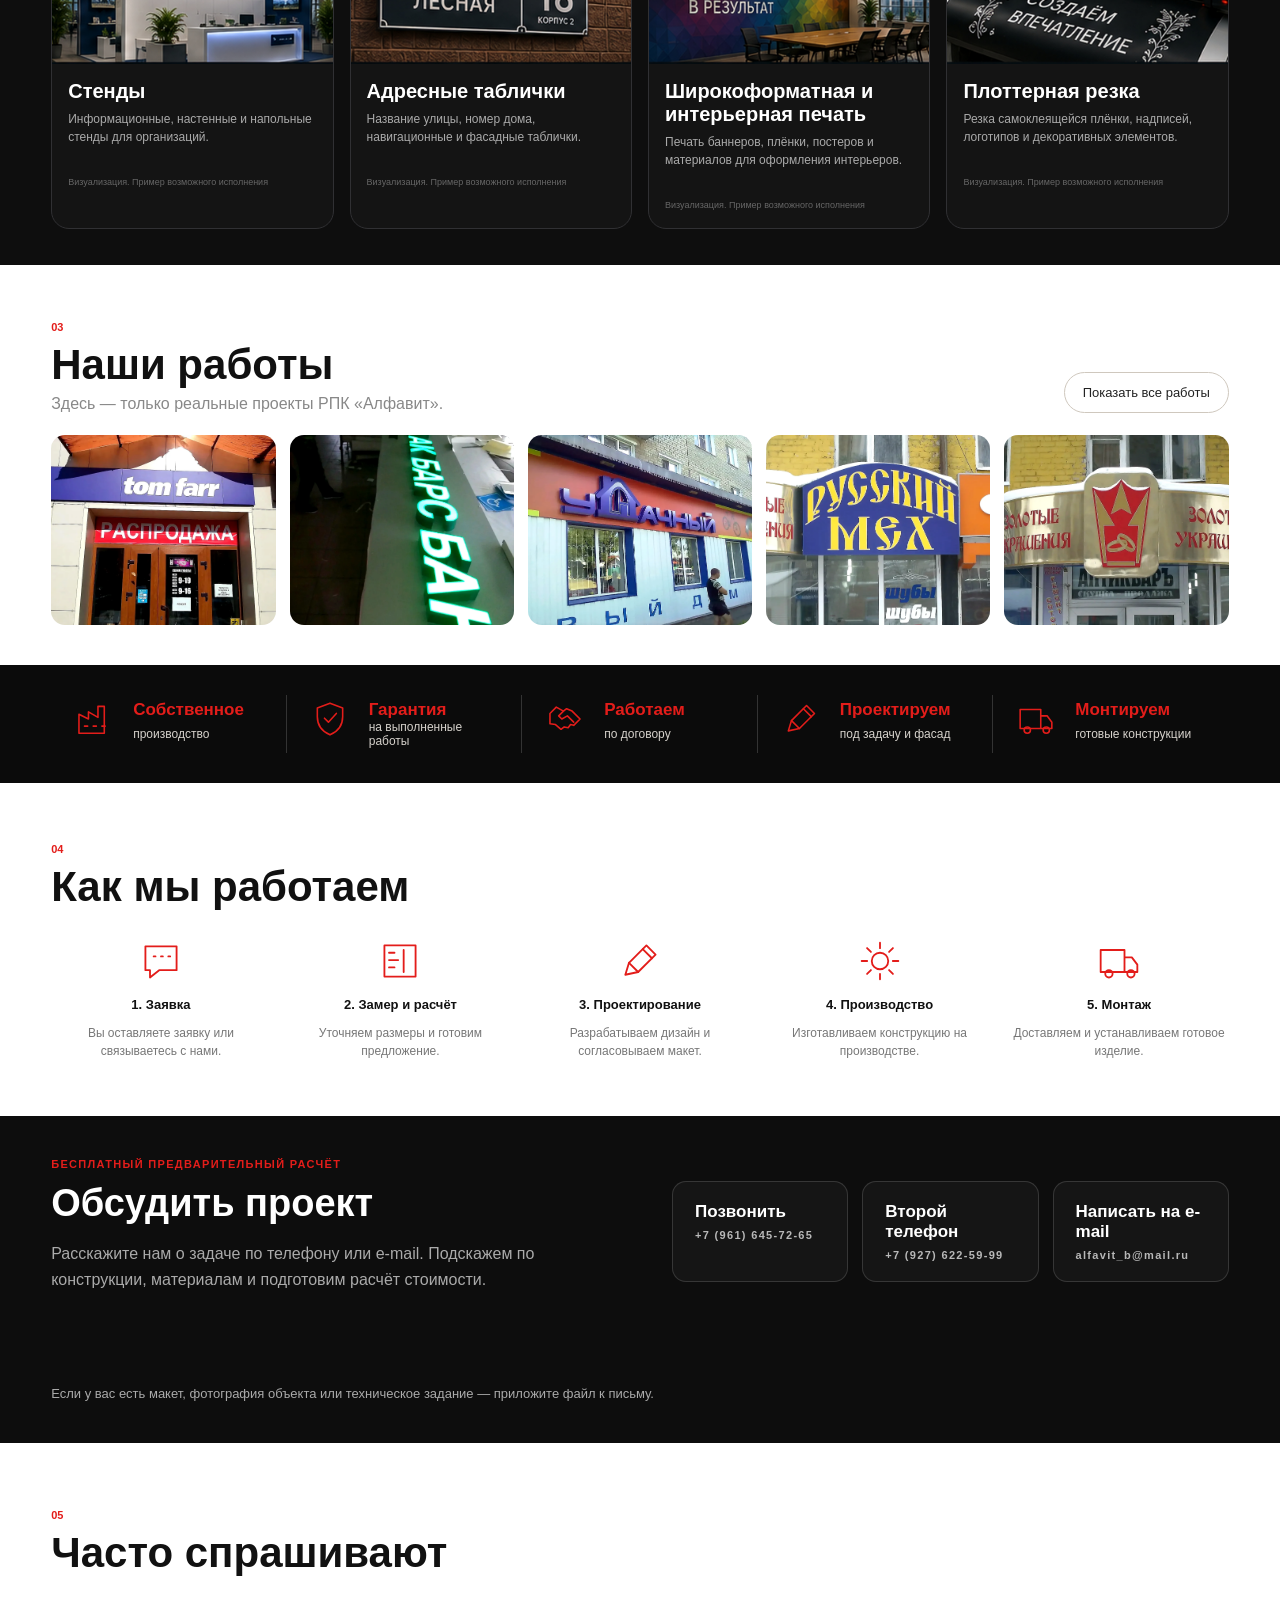
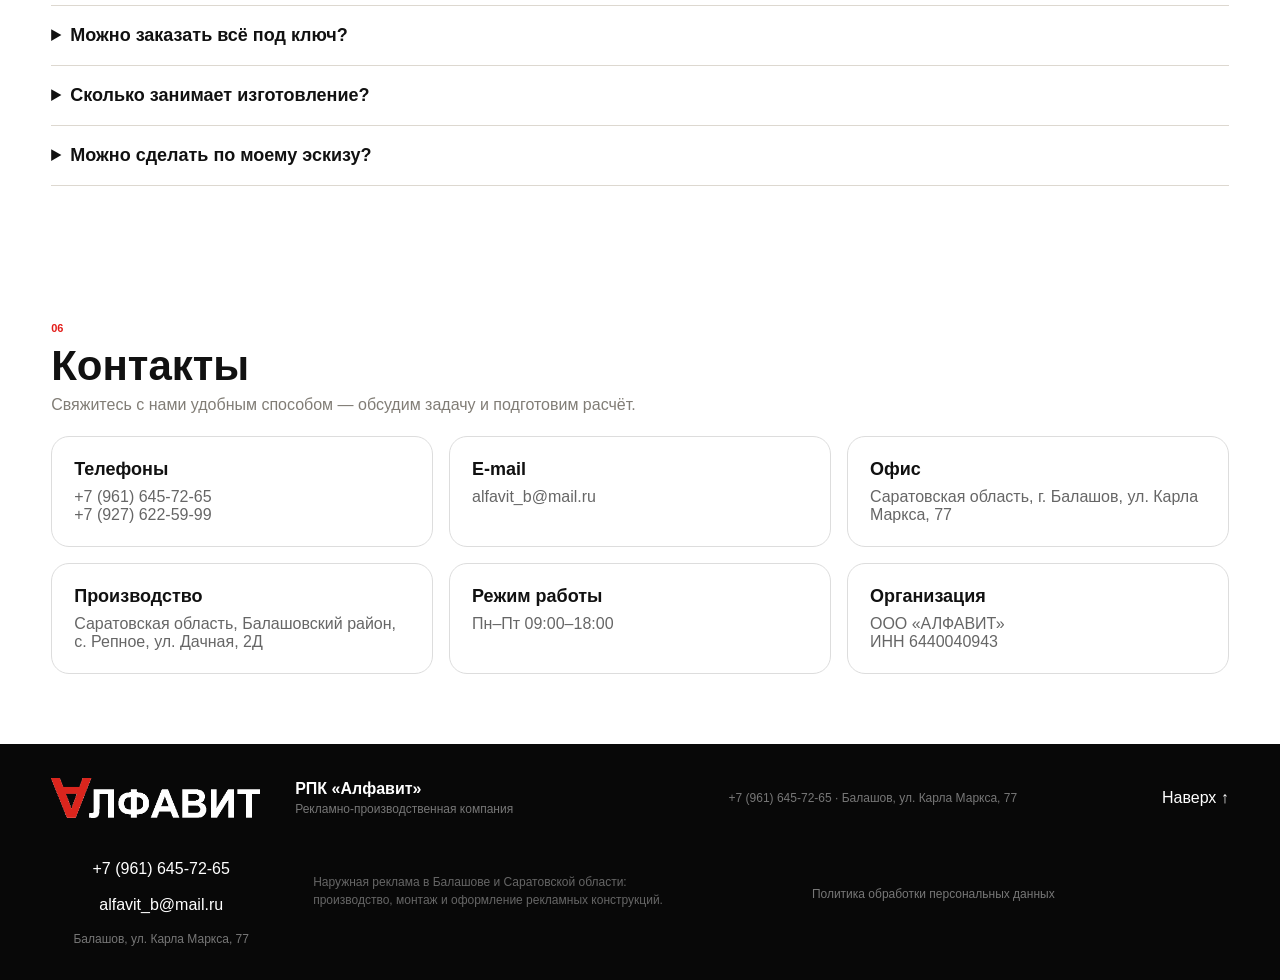
==== commit 9fee0156: "Add files via upload" ====
--- a/index.html
+++ b/index.html
@@ -2,12 +2,31 @@
 
 <html lang="ru">
 <head>
-<!-- BUILD: ALFAVIT-PUBLIC-NO-FORM-FIXED-20260820 -->
+<!-- BUILD: ALFAVIT-SEO-READY-20260820 -->
+
+<title>РПК «Алфавит» — вывески, наружная реклама и печать в Балашове</title>
+<meta name="description" content="Производство рекламных конструкций в Балашове: объёмные буквы, световые короба, фасадные и крышные вывески, стелы, стенды, брендирование, широкоформатная печать и плоттерная резка.">
+<meta name="robots" content="index,follow,max-image-preview:large,max-snippet:-1,max-video-preview:-1">
+<link rel="canonical" href="https://alfavit.nikolaryzh.workers.dev/">
+<meta property="og:type" content="website">
+<meta property="og:locale" content="ru_RU">
+<meta property="og:site_name" content="РПК «Алфавит»">
+<meta property="og:title" content="РПК «Алфавит» — вывески, наружная реклама и печать в Балашове">
+<meta property="og:description" content="Производство рекламных конструкций в Балашове: объёмные буквы, световые короба, фасадные и крышные вывески, стелы, стенды, брендирование, широкоформатная печать и плоттерная резка.">
+<meta property="og:url" content="https://alfavit.nikolaryzh.workers.dev/">
+<meta property="og:image" content="https://alfavit.nikolaryzh.workers.dev/hero-novyi-gorizont.jpg">
+<meta name="twitter:card" content="summary_large_image">
+<meta name="twitter:title" content="РПК «Алфавит» — вывески, наружная реклама и печать в Балашове">
+<meta name="twitter:description" content="Производство рекламных конструкций в Балашове: объёмные буквы, световые короба, фасадные и крышные вывески, стелы, стенды, брендирование, широкоформатная печать и плоттерная резка.">
+<meta name="twitter:image" content="https://alfavit.nikolaryzh.workers.dev/hero-novyi-gorizont.jpg">
+<script type="application/ld+json">{"@context": "https://schema.org", "@type": ["LocalBusiness", "Organization"], "name": "РПК «Алфавит»", "legalName": "ООО «АЛФАВИТ»", "url": "https://alfavit.nikolaryzh.workers.dev/", "logo": "https://alfavit.nikolaryzh.workers.dev/logo-transparent.png", "image": "https://alfavit.nikolaryzh.workers.dev/hero-novyi-gorizont.jpg", "email": "alfavit_b@mail.ru", "telephone": ["+7-961-645-72-65", "+7-927-622-59-99"], "taxID": "6440040943", "address": {"@type": "PostalAddress", "streetAddress": "ул. Карла Маркса, 77", "addressLocality": "Балашов", "addressRegion": "Саратовская область", "postalCode": "412316", "addressCountry": "RU"}, "openingHoursSpecification": [{"@type": "OpeningHoursSpecification", "dayOfWeek": ["Monday", "Tuesday", "Wednesday", "Thursday", "Friday"], "opens": "09:00", "closes": "18:00"}], "areaServed": [{"@type": "City", "name": "Балашов"}, {"@type": "AdministrativeArea", "name": "Саратовская область"}], "description": "Производство рекламных конструкций в Балашове: объёмные буквы, световые короба, фасадные и крышные вывески, стелы, стенды, брендирование, широкоформатная печать и плоттерная резка."}</script>
+
+
 
 
 <meta charset="utf-8"/>
 <meta content="width=device-width,initial-scale=1" name="viewport"/>
-<title>РПК «Алфавит» — рекламные вывески и наружная реклама</title>
+
 <meta content="РПК «Алфавит»: проектирование, производство и монтаж рекламных вывесок, объёмных букв, световых коробов и фасадных конструкций." name="description"/>
 <link href="style.css" rel="stylesheet"/>
 <meta content="#ffffff" name="theme-color"/><meta content="website" property="og:type"/><meta content="ru_RU" property="og:locale"/><meta content="РПК «Алфавит» — рекламные вывески и наружная реклама" property="og:title"/><meta content="Проектирование, производство и монтаж рекламных вывесок, световых конструкций и наружной рекламы в Балашове." property="og:description"/><link href="favicon.png" rel="icon" sizes="32x32"/><link href="apple-touch-icon.png" rel="apple-touch-icon" sizes="180x180"/></head>
@@ -242,7 +261,7 @@
 <div><b>РПК «Алфавит»</b><span>Рекламно-производственная компания</span></div>
 <div><span><a href="tel:+79616457265">+7 (961) 645-72-65</a> · Балашов, ул. Карла Маркса, 77</span></div>
 <a href="#top">Наверх ↑</a>
-<div class="footer-contacts"><a href="tel:+79616457265">+7 (961) 645-72-65</a><a href="mailto:alfavit_b@mail.ru">alfavit_b@mail.ru</a><span>Балашов, ул. Карла Маркса, 77</span></div></footer>
+<div class="footer-contacts"><a href="tel:+79616457265">+7 (961) 645-72-65</a><a href="mailto:alfavit_b@mail.ru">alfavit_b@mail.ru</a><span>Балашов, ул. Карла Маркса, 77</span></div><div class="seo-locality">Наружная реклама в Балашове и Саратовской области: производство, монтаж и оформление рекламных конструкций.</div><div class="legal-links"><a href="privacy-policy.html">Политика обработки персональных данных</a></div></footer>
 <script src="main.js"></script>
 </body>
 </html>
--- a/style.css
+++ b/style.css
@@ -49,3 +49,7 @@
 .contact-cta-card span{color:#b8b8b8}
 .contact-cta-note{grid-column:1/-1;margin:12px 0 0;color:#999;font-size:13px}
 @media(max-width:800px){.contact-cta-grid{grid-template-columns:1fr}.contact-cta{display:block}}
+
+.seo-locality{max-width:1360px;margin:14px auto 0;padding:0 18px 20px;color:#666;font-size:12px;line-height:1.5}
+.legal-links{max-width:1360px;margin:8px auto 0;padding:0 18px 8px;font-size:12px}
+.legal-links a{color:#777}
